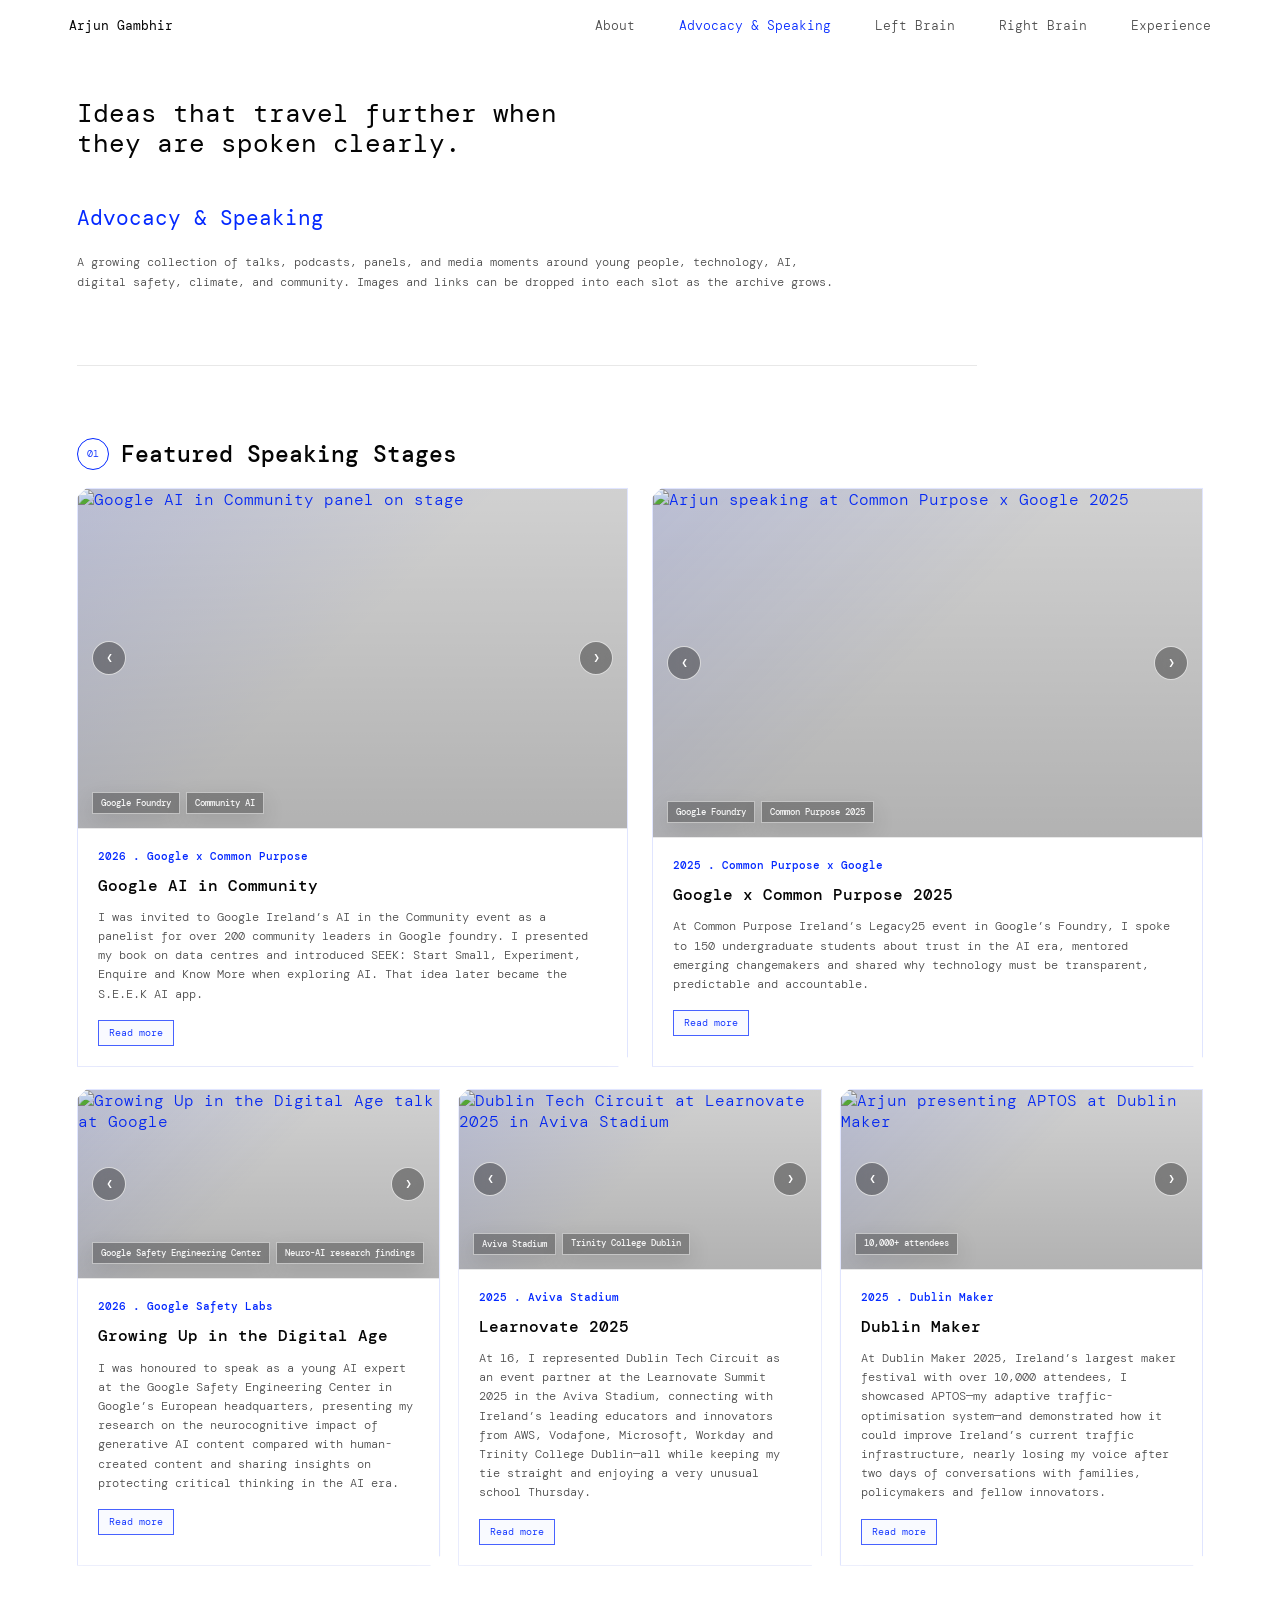
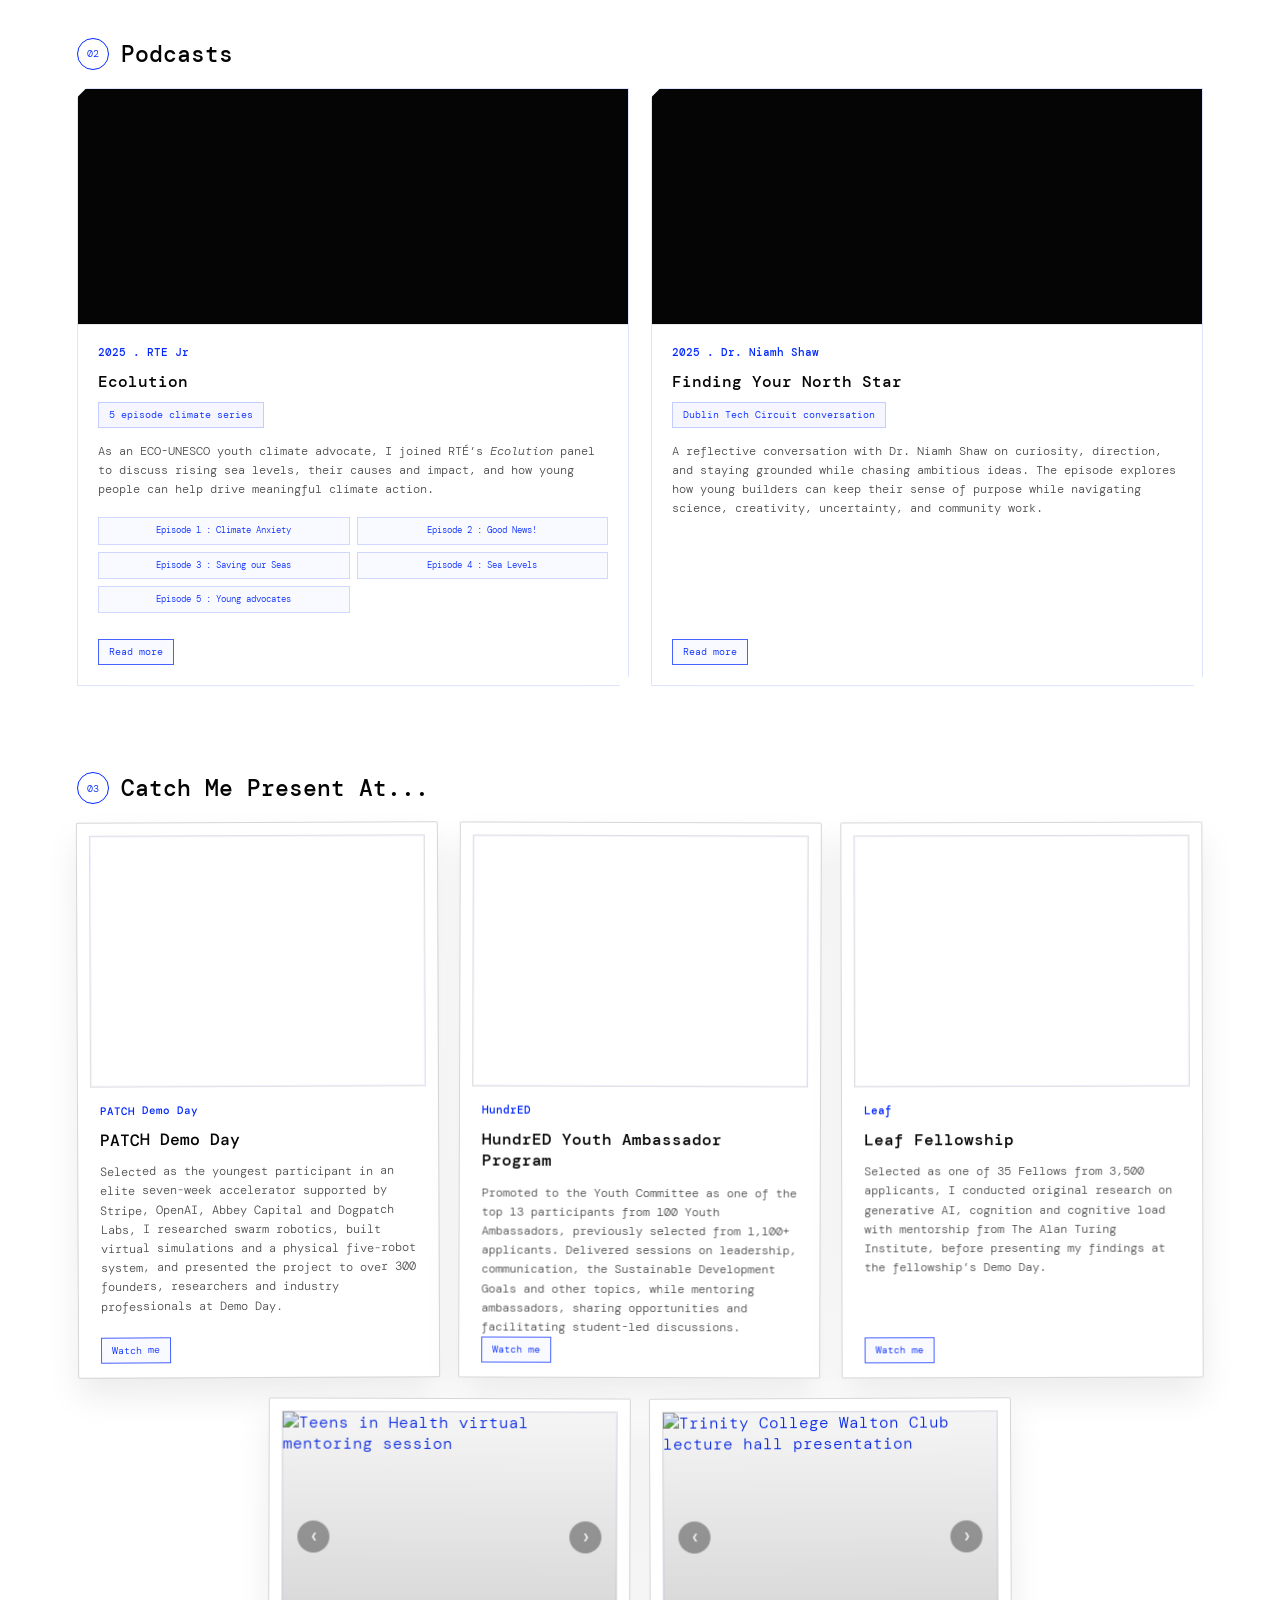
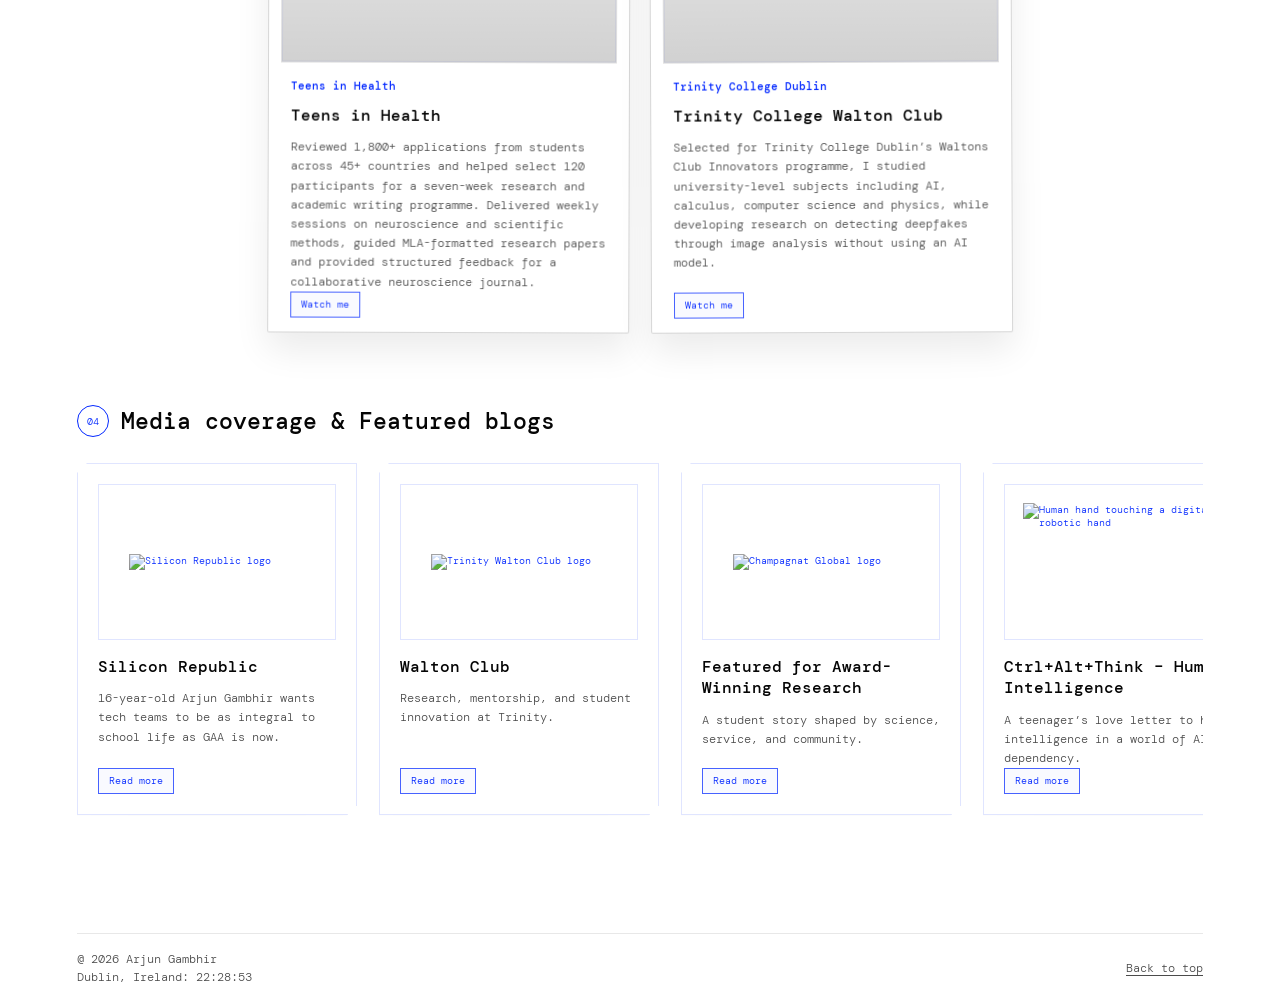
==== advocacy-speaking.html @ 8864b59e "Add files via upload" ====
<!DOCTYPE html>
<html lang="en">
  <head>
    <meta charset="UTF-8" />
    <meta name="viewport" content="width=device-width, initial-scale=1.0" />
    <title>Advocacy & Speaking | Arjun Gambhir</title>
    <link rel="preconnect" href="https://fonts.googleapis.com" />
    <link rel="preconnect" href="https://fonts.gstatic.com" crossorigin />
    <link
      href="https://fonts.googleapis.com/css2?family=DM+Mono:wght@300;400;500&display=swap"
      rel="stylesheet"
    />
    <link rel="stylesheet" href="styles.css?v=final-simple-motion-gallery-1" />
  </head>
  <body class="page-advocacy">
    <main class="page-shell">
      <header class="site-header" aria-label="Primary navigation">
        <a class="brand" href="index.html">Arjun Gambhir</a>
        <nav class="nav-links">
          <a class="nav-about" href="index.html#about">About</a>
          <a class="nav-advocacy" href="advocacy-speaking.html">Advocacy &amp; Speaking</a>
          <a class="nav-left" href="left-brain.html">Left Brain</a>
          <a class="nav-right" href="right-brain.html">Right Brain</a>
          <a class="nav-experience" href="experience.html">Experience</a>
        </nav>
      </header>
      <section class="advocacy-page" aria-labelledby="advocacy-title">
        <div class="advocacy-hero">
          <p class="section-kicker">Ideas that travel further when<br />they are spoken clearly.</p>
          <h1 id="advocacy-title">Advocacy &amp; Speaking</h1>
          <p>
            A growing collection of talks, podcasts, panels, and media moments around
            young people, technology, AI, digital safety, climate, and community.
            Images and links can be dropped into each slot as the archive grows.
          </p>
        </div>

        <section class="advocacy-section featured-speaking" aria-labelledby="featured-speaking-title">
          <div class="advocacy-section-heading">
            <span>01</span>
            <h2 id="featured-speaking-title">Featured Speaking Stages</h2>
          </div>
          <div class="advocacy-feature-grid">
            <div class="advocacy-hero-cards">
              <article class="advocacy-card large">
                <div class="advocacy-image rotating-image" data-gallery>
                  <img src="assets/advocacy/google-ai-community-01.png" alt="Google AI in Community panel on stage" />
                  <img src="assets/advocacy/google-ai-community-02.png" alt="Google AI in Community panel discussion close-up" />
                  <div class="advocacy-ribbons" aria-label="Event highlights">
                    <span>Google Foundry</span>
                    <span>Community AI</span>
                  </div>
                  <button class="gallery-arrow gallery-arrow-prev" type="button" aria-label="Previous Google AI in Community image">‹</button>
                  <button class="gallery-arrow gallery-arrow-next" type="button" aria-label="Next Google AI in Community image">›</button>
                </div>
                <div class="advocacy-copy">
                  <p class="advocacy-meta">2026 . Google x Common Purpose</p>
                  <h3>Google AI in Community</h3>
                  <p>I was invited to Google Ireland’s AI in the Community event as a panelist for over 200 community leaders in Google foundry. I presented my book on data centres and introduced SEEK: Start Small, Experiment, Enquire and Know More when exploring AI. That idea later became the S.E.E.K AI app.</p>
                  <a class="read-more-link" href="https://www.linkedin.com/posts/activity-7329266115887390720-h6sJ?utm_source=social_share_send&amp;utm_medium=member_desktop_web&amp;rcm=ACoAAEHCUJYB4PY9NqqdajFe1BaRHEhKHGYFJ-E" target="_blank" rel="noreferrer">Read more</a>
                </div>
              </article>
              <article class="advocacy-card large">
                <div class="advocacy-image rotating-image" data-gallery>
                  <img src="assets/advocacy/common-purpose-google-01.png" alt="Arjun speaking at Common Purpose x Google 2025" />
                  <img src="assets/advocacy/common-purpose-google-02.png" alt="Common Purpose x Google 2025 audience and panel screen" />
                  <img src="assets/advocacy/common-purpose-google-03.png" alt="Common Purpose x Google 2025 group photo" />
                  <div class="advocacy-ribbons" aria-label="Event highlights">
                    <span>Google Foundry</span>
                    <span>Common Purpose 2025</span>
                  </div>
                  <button class="gallery-arrow gallery-arrow-prev" type="button" aria-label="Previous Common Purpose x Google image">‹</button>
                  <button class="gallery-arrow gallery-arrow-next" type="button" aria-label="Next Common Purpose x Google image">›</button>
                </div>
                <div class="advocacy-copy">
                  <p class="advocacy-meta">2025 . Common Purpose x Google</p>
                  <h3>Google x Common Purpose 2025</h3>
                  <p>At Common Purpose Ireland’s Legacy25 event in Google’s Foundry, I spoke to 150 undergraduate students about trust in the AI era, mentored emerging changemakers and shared why technology must be transparent, predictable and accountable.</p>
                  <a class="read-more-link" href="https://www.linkedin.com/posts/activity-7401311885452681216-Tz5F?utm_source=social_share_send&amp;utm_medium=member_desktop_web&amp;rcm=ACoAAEHCUJYB4PY9NqqdajFe1BaRHEhKHGYFJ-E" target="_blank" rel="noreferrer">Read more</a>
                </div>
              </article>
            </div>
            <div class="advocacy-supporting-grid">
              <article class="advocacy-card">
                <div class="advocacy-image rotating-image" data-gallery>
                  <img src="assets/advocacy/growing-digital-age-01.png" alt="Growing Up in the Digital Age talk at Google" />
                  <img src="assets/advocacy/growing-digital-age-02.png" alt="Growing Up in the Digital Age panel conversation" />
                  <div class="advocacy-ribbons" aria-label="Event highlights">
                    <span>Google Safety Engineering Center</span>
                    <span>Neuro-AI research findings</span>
                  </div>
                  <button class="gallery-arrow gallery-arrow-prev" type="button" aria-label="Previous Growing Up in the Digital Age image">‹</button>
                  <button class="gallery-arrow gallery-arrow-next" type="button" aria-label="Next Growing Up in the Digital Age image">›</button>
                </div>
                <div class="advocacy-copy">
                  <p class="advocacy-meta">2026 . Google Safety Labs</p>
                  <h3>Growing Up in the Digital Age</h3>
                  <p>I was honoured to speak as a young AI expert at the Google Safety Engineering Center in Google’s European headquarters, presenting my research on the neurocognitive impact of generative AI content compared with human-created content and sharing insights on protecting critical thinking in the AI era.</p>
                  <a class="read-more-link" href="https://www.linkedin.com/posts/activity-7303417360525283328-ARWq?utm_source=social_share_send&amp;utm_medium=member_desktop_web&amp;rcm=ACoAAEHCUJYB4PY9NqqdajFe1BaRHEhKHGYFJ-E" target="_blank" rel="noreferrer">Read more</a>
                </div>
              </article>
              <article class="advocacy-card">
                <div class="advocacy-image rotating-image" data-gallery>
                  <img src="assets/advocacy/learnovate-01.png" alt="Dublin Tech Circuit at Learnovate 2025 in Aviva Stadium" />
                  <img src="assets/advocacy/learnovate-02.png" alt="Dublin Tech Circuit booth at Learnovate 2025" />
                  <img src="assets/advocacy/learnovate-03.png" alt="Arjun at Learnovate 2025 Global Learning Summit" />
                  <div class="advocacy-ribbons" aria-label="Event highlights">
                    <span>Aviva Stadium</span>
                    <span>Trinity College Dublin</span>
                  </div>
                  <button class="gallery-arrow gallery-arrow-prev" type="button" aria-label="Previous Learnovate image">‹</button>
                  <button class="gallery-arrow gallery-arrow-next" type="button" aria-label="Next Learnovate image">›</button>
                </div>
                <div class="advocacy-copy">
                  <p class="advocacy-meta">2025 . Aviva Stadium</p>
                  <h3>Learnovate 2025</h3>
                  <p>At 16, I represented Dublin Tech Circuit as an event partner at the Learnovate Summit 2025 in the Aviva Stadium, connecting with Ireland’s leading educators and innovators from AWS, Vodafone, Microsoft, Workday and Trinity College Dublin—all while keeping my tie straight and enjoying a very unusual school Thursday.</p>
                  <a class="read-more-link" href="https://www.linkedin.com/posts/activity-7383995730509733889-2QZK?utm_source=social_share_send&amp;utm_medium=member_desktop_web&amp;rcm=ACoAAEHCUJYB4PY9NqqdajFe1BaRHEhKHGYFJ-E" target="_blank" rel="noreferrer">Read more</a>
                </div>
              </article>
              <article class="advocacy-card">
                <div class="advocacy-image rotating-image" data-gallery>
                  <img src="assets/advocacy/dublin-maker-01.png" alt="Arjun presenting APTOS at Dublin Maker" />
                  <img src="assets/advocacy/dublin-maker-02.png" alt="Arjun speaking with visitors at Dublin Maker" />
                  <img src="assets/advocacy/dublin-maker-03.png" alt="Dublin Maker visitors watching the APTOS demonstration" />
                  <div class="advocacy-ribbons" aria-label="Event highlights">
                    <span>10,000+ attendees</span>
                  </div>
                  <button class="gallery-arrow gallery-arrow-prev" type="button" aria-label="Previous Dublin Maker image">‹</button>
                  <button class="gallery-arrow gallery-arrow-next" type="button" aria-label="Next Dublin Maker image">›</button>
                </div>
                <div class="advocacy-copy">
                  <p class="advocacy-meta">2025 . Dublin Maker</p>
                  <h3>Dublin Maker</h3>
                  <p>At Dublin Maker 2025, Ireland’s largest maker festival with over 10,000 attendees, I showcased APTOS—my adaptive traffic-optimisation system—and demonstrated how it could improve Ireland’s current traffic infrastructure, nearly losing my voice after two days of conversations with families, policymakers and fellow innovators.</p>
                  <a class="read-more-link" href="https://www.linkedin.com/posts/activity-7371627510184255488-hogH?utm_source=social_share_send&amp;utm_medium=member_desktop_web&amp;rcm=ACoAAEHCUJYB4PY9NqqdajFe1BaRHEhKHGYFJ-E" target="_blank" rel="noreferrer">Read more</a>
                </div>
              </article>
            </div>
          </div>
        </section>

        <section class="advocacy-section" aria-labelledby="podcasts-title">
          <div class="advocacy-section-heading">
            <span>02</span>
            <h2 id="podcasts-title">Podcasts</h2>
          </div>
          <div class="podcast-row">
            <article class="podcast-card ecolution-card">
              <div class="podcast-video">
                <iframe src="https://www.youtube.com/embed/1kjRWjCwNBY?list=PLDiumnib21kM_sD9cOHiu_HAIoRkCtcRN" title="Ecolution podcast episode" allow="accelerometer; autoplay; clipboard-write; encrypted-media; gyroscope; picture-in-picture; web-share" allowfullscreen loading="lazy" referrerpolicy="strict-origin-when-cross-origin"></iframe>
              </div>
              <div>
                <p class="advocacy-meta">2025 . RTE Jr</p>
                <h3>Ecolution</h3>
                <p class="podcast-badge">5 episode climate series</p>
                <p>As an ECO-UNESCO youth climate advocate, I joined RTÉ’s <em>Ecolution</em> panel to discuss rising sea levels, their causes and impact, and how young people can help drive meaningful climate action.</p>
                <div class="episode-scale" aria-label="Ecolution episode archive">
                  <a href="https://www.youtube.com/watch?v=1kjRWjCwNBY&amp;list=PLDiumnib21kM_sD9cOHiu_HAIoRkCtcRN&amp;index=1" target="_blank" rel="noreferrer">Episode 1 : Climate Anxiety</a>
                  <a href="https://www.youtube.com/watch?v=8qcXAxUv-oo&amp;list=PLDiumnib21kM_sD9cOHiu_HAIoRkCtcRN&amp;index=3" target="_blank" rel="noreferrer">Episode 2 : Good News!</a>
                  <a href="https://www.youtube.com/watch?v=Rb09ZRvl2pk&amp;list=PLDiumnib21kM_sD9cOHiu_HAIoRkCtcRN&amp;index=4" target="_blank" rel="noreferrer">Episode 3 : Saving our Seas</a>
                  <a href="https://www.youtube.com/watch?v=JX5DjOwL4z0&amp;list=PLDiumnib21kM_sD9cOHiu_HAIoRkCtcRN&amp;index=5" target="_blank" rel="noreferrer">Episode 4 : Sea Levels</a>
                  <a href="https://www.linkedin.com/posts/activity-7271404545157562368-jInL?utm_source=social_share_send&amp;utm_medium=member_desktop_web&amp;rcm=ACoAAEHCUJYB4PY9NqqdajFe1BaRHEhKHGYFJ-E" target="_blank" rel="noreferrer">Episode 5 : Young advocates</a>
                </div>
                <a class="read-more-link" href="https://www.youtube.com/watch?v=1kjRWjCwNBY&amp;list=PLDiumnib21kM_sD9cOHiu_HAIoRkCtcRN" target="_blank" rel="noopener noreferrer">Read more</a>
              </div>
            </article>
            <article class="podcast-card">
              <div class="podcast-video">
                <iframe src="https://www.youtube.com/embed/jJKWmDu4doc" title="Finding Your North Star podcast episode" allow="accelerometer; autoplay; clipboard-write; encrypted-media; gyroscope; picture-in-picture; web-share" allowfullscreen loading="lazy" referrerpolicy="strict-origin-when-cross-origin"></iframe>
              </div>
              <div>
                <p class="advocacy-meta">2025 . Dr. Niamh Shaw</p>
                <h3>Finding Your North Star</h3>
                <p class="podcast-badge">Dublin Tech Circuit conversation</p>
                <p>A reflective conversation with Dr. Niamh Shaw on curiosity, direction, and staying grounded while chasing ambitious ideas. The episode explores how young builders can keep their sense of purpose while navigating science, creativity, uncertainty, and community work.</p>
                <a class="read-more-link" href="https://www.youtube.com/watch?v=jJKWmDu4doc" target="_blank" rel="noopener noreferrer">Read more</a>
              </div>
            </article>
          </div>
        </section>

        <section class="advocacy-section catch-present-section" aria-labelledby="catch-present-title">
          <div class="advocacy-section-heading">
            <span>03</span>
            <h2 id="catch-present-title">Catch Me Present At...</h2>
          </div>
          <div class="present-grid">
            <article class="present-card">
              <figure class="present-frame present-video">
                <iframe src="https://www.youtube.com/embed/urE8nneagQs" title="PATCH Demo Day presentation video" allow="accelerometer; autoplay; clipboard-write; encrypted-media; gyroscope; picture-in-picture; web-share" allowfullscreen loading="lazy" referrerpolicy="strict-origin-when-cross-origin"></iframe>
              </figure>
              <div>
                <p class="advocacy-meta">PATCH Demo Day</p>
                <h3>PATCH Demo Day</h3>
                <p>Selected as the youngest participant in an elite seven-week accelerator supported by Stripe, OpenAI, Abbey Capital and Dogpatch Labs, I researched swarm robotics, built virtual simulations and a physical five-robot system, and presented the project to over 300 founders, researchers and industry professionals at Demo Day.</p>
                <a class="read-more-link" href="https://www.youtube.com/watch?v=urE8nneagQs" target="_blank" rel="noreferrer">Watch me</a>
              </div>
            </article>
            <article class="present-card">
              <figure class="present-frame present-video">
                <iframe src="https://www.youtube.com/embed/E8OZQn2iJZw" title="HundrED Youth Ambassador Program video" allow="accelerometer; autoplay; clipboard-write; encrypted-media; gyroscope; picture-in-picture; web-share" allowfullscreen loading="lazy" referrerpolicy="strict-origin-when-cross-origin"></iframe>
              </figure>
              <div>
                <p class="advocacy-meta">HundrED</p>
                <h3>HundrED Youth Ambassador Program</h3>
                <p>Promoted to the Youth Committee as one of the top 13 participants from 100 Youth Ambassadors, previously selected from 1,100+ applicants. Delivered sessions on leadership, communication, the Sustainable Development Goals and other topics, while mentoring ambassadors, sharing opportunities and facilitating student-led discussions.</p>
                <a class="read-more-link" href="https://www.youtube.com/watch?v=E8OZQn2iJZw" target="_blank" rel="noreferrer">Watch me</a>
              </div>
            </article>
            <article class="present-card">
              <figure class="present-frame present-video">
                <iframe src="https://www.youtube.com/embed/5i6PUP9hX64" title="Leaf Fellowship presentation video" allow="accelerometer; autoplay; clipboard-write; encrypted-media; gyroscope; picture-in-picture; web-share" allowfullscreen loading="lazy" referrerpolicy="strict-origin-when-cross-origin"></iframe>
              </figure>
              <div>
                <p class="advocacy-meta">Leaf</p>
                <h3>Leaf Fellowship</h3>
                <p>Selected as one of 35 Fellows from 3,500 applicants, I conducted original research on generative AI, cognition and cognitive load with mentorship from The Alan Turing Institute, before presenting my findings at the fellowship’s Demo Day.</p>
                <a class="read-more-link" href="https://www.youtube.com/watch?v=5i6PUP9hX64" target="_blank" rel="noreferrer">Watch me</a>
              </div>
            </article>
            <article class="present-card">
              <figure class="present-frame rotating-image" data-gallery>
                <img src="assets/advocacy/teens-in-health-session.png" alt="Teens in Health virtual mentoring session" />
                <img src="assets/advocacy/teens-in-health-session-02.png" alt="Teens in Health online neuroscience class" />
                <button class="gallery-arrow gallery-arrow-prev" type="button" aria-label="Previous Teens in Health image">‹</button>
                <button class="gallery-arrow gallery-arrow-next" type="button" aria-label="Next Teens in Health image">›</button>
              </figure>
              <div>
                <p class="advocacy-meta">Teens in Health</p>
                <h3>Teens in Health</h3>
                <p>Reviewed 1,800+ applications from students across 45+ countries and helped select 120 participants for a seven-week research and academic writing programme. Delivered weekly sessions on neuroscience and scientific methods, guided MLA-formatted research papers and provided structured feedback for a collaborative neuroscience journal.</p>
                <a class="read-more-link" href="https://drive.google.com/file/d/17dRHsEVWIvZsPG5TFfNhPoPwuQzrspLY/view?usp=sharing" target="_blank" rel="noreferrer">Watch me</a>
              </div>
            </article>
            <article class="present-card">
              <figure class="present-frame rotating-image" data-gallery>
                <img src="assets/advocacy/trinity-walton-speaking.png" alt="Trinity College Walton Club lecture hall presentation" />
                <img src="assets/advocacy/trinity-walton-speaking-02.png" alt="Trinity Walton Club presentation at the front of a lecture hall" />
                <button class="gallery-arrow gallery-arrow-prev" type="button" aria-label="Previous Trinity Walton Club image">‹</button>
                <button class="gallery-arrow gallery-arrow-next" type="button" aria-label="Next Trinity Walton Club image">›</button>
              </figure>
              <div>
                <p class="advocacy-meta">Trinity College Dublin</p>
                <h3>Trinity College Walton Club</h3>
                <p>Selected for Trinity College Dublin’s Waltons Club Innovators programme, I studied university-level subjects including AI, calculus, computer science and physics, while developing research on detecting deepfakes through image analysis without using an AI model.</p>
                <a class="read-more-link" href="https://drive.google.com/file/d/155OWSBzUTpEAuuzy4HKxYifXi1cyyVUH/view?usp=sharing" target="_blank" rel="noreferrer">Watch me</a>
              </div>
            </article>
          </div>
        </section>

        <section class="advocacy-section" aria-labelledby="media-title">
          <div class="advocacy-section-heading">
            <span>04</span>
            <h2 id="media-title">Media coverage &amp; Featured blogs</h2>
          </div>
          <div class="media-coverage-strip" aria-label="Media coverage image gallery">
            <article class="media-logo-card">
              <span><img src="assets/advocacy/logo-silicon-republic.png" alt="Silicon Republic logo" /></span>
              <h3>Silicon Republic</h3>
              <p>16-year-old Arjun Gambhir wants tech teams to be as integral to school life as GAA is now.</p>
              <a class="read-more-link" href="https://www.siliconrepublic.com/" target="_blank" rel="noreferrer">Read more</a>
            </article>
            <article class="media-logo-card">
              <span><img src="assets/neurocognitive/logo-trinity-walton-club.png" alt="Trinity Walton Club logo" /></span>
              <h3>Walton Club</h3>
              <p>Research, mentorship, and student innovation at Trinity.</p>
              <a class="read-more-link" href="https://www.instagram.com/p/DT5IAlXDZWS/" target="_blank" rel="noreferrer">Read more</a>
            </article>
            <article class="media-logo-card">
              <span><img src="assets/advocacy/logo-champagnat-global.png" alt="Champagnat Global logo" /></span>
              <h3>Featured for Award-Winning Research</h3>
              <p>A student story shaped by science, service, and community.</p>
              <a class="read-more-link" href="https://champagnat.global/en/a-student-from-marian-college-ireland-wins-btyste25-with-his-ai-project/" target="_blank" rel="noreferrer">Read more</a>
            </article>
            <article>
              <span><img src="assets/advocacy/human-intelligence-feature.png" alt="Human hand touching a digital robotic hand" /></span>
              <h3>Ctrl+Alt+Think – Human Intelligence</h3>
              <p>A teenager’s love letter to human intelligence in a world of AI dependency.</p>
              <a class="read-more-link" href="https://humanintelligencemovement.org/teaching-learning-strategies/ctrlaltthink-a-teenagers-love-letter-to-human-intelligence/" target="_blank" rel="noreferrer">Read more</a>
            </article>
          </div>
        </section>
      </section>
      <footer class="site-footer">
        <div>
          <p>@ 2026 Arjun Gambhir</p>
          <p id="dublin-time" class="footer-time" data-dublin-time>Location: Dublin, Ireland</p>
        </div>
        <a href="#">Back to top</a>
      </footer>
    </main>
    <script src="footer-time.js"></script>
    <script>
      document.querySelectorAll("[data-gallery]").forEach((gallery, galleryIndex) => {
        const images = [...gallery.querySelectorAll("img")];
        const previous = gallery.querySelector(".gallery-arrow-prev");
        const next = gallery.querySelector(".gallery-arrow-next");
        let activeIndex = 0;
        let timer;
        const interval = 7600;
        const offset = galleryIndex * 1250;

        function showImage(index) {
          activeIndex = (index + images.length) % images.length;
          images.forEach((image, imageIndex) => {
            image.classList.toggle("is-active", imageIndex === activeIndex);
          });
        }

        function restartTimer() {
          clearInterval(timer);
          timer = setInterval(() => showImage(activeIndex + 1), interval);
        }

        previous.addEventListener("click", () => {
          showImage(activeIndex - 1);
          restartTimer();
        });

        next.addEventListener("click", () => {
          showImage(activeIndex + 1);
          restartTimer();
        });

        showImage(0);
        setTimeout(restartTimer, offset);
      });
    </script>
    <script src="site-header.js"></script>

  </body>
</html>
---- styles.css ----
:root {
  --ink: #050505;
  --muted: #4b4b4b;
  --blue: #0429ff;
  --paper: #ffffff;
  --line: #e8e8e8;
}

.experience-page.is-focused .experience-menu {
  align-content: center;
  gap: 18px;
}

.experience-page.is-focused .experience-tab.is-active {
  text-decoration: underline;
  text-decoration-thickness: 1px;
  text-underline-offset: 0.1em;
}

.experience-note {
  display: none;
  max-width: 540px;
  color: var(--ink);
  font-size: clamp(10px, 0.96vw, 13px);
  line-height: 1.55;
}

.experience-note p {
  margin: 0;
  color: var(--ink);
}

.experience-note a {
  color: var(--blue);
  text-decoration: none;
}

.experience-note a:hover,
.experience-note a:focus-visible {
  text-decoration: underline;
  text-decoration-thickness: 1px;
  text-underline-offset: 0.18em;
}

.experience-note-title {
  margin: 0 0 18px !important;
  font-weight: 500;
  text-align: center;
}

.experience-note-spacer {
  margin-top: 22px !important;
}

.experience-page.is-focused[data-active-panel="work"] .experience-note-work,
.experience-page.is-focused[data-active-panel="achievements"] .experience-note-achievements,
.experience-page.is-focused[data-active-panel="education"] .experience-note-education,
.experience-page.is-focused .experience-scroll-cue {
  display: block;
}

.experience-panel > .experience-highlight-card,
.experience-panel > .achievement-brief {
  display: none;
}

.org-mark-kinia {
  padding: 0;
  background: #050505;
}

.org-mark-kinia img {
  width: 100%;
  height: 100%;
  object-fit: cover;
}

.org-mark-teens {
  padding: 2px;
}

.org-mark-teens img {
  width: 170%;
  height: 170%;
  max-width: none;
  max-height: none;
  object-fit: contain;
}

/* Glitch fix: keep the floating header mathematically centered. */
.site-header,
.page-right-brain .site-header {
  position: fixed !important;
  top: 8px;
  right: max(14px, calc((100vw - 1140px) / 2)) !important;
  left: max(14px, calc((100vw - 1140px) / 2)) !important;
  width: auto !important;
  margin-right: 0 !important;
  margin-left: 0 !important;
  transform: none !important;
}

body.has-scrolled .site-header {
  top: 8px;
  transform: none !important;
}

/* Glitch fix: restore and center the Teens in Health mark inside its frame. */
.org-mark-teens {
  display: grid;
  place-items: center;
  overflow: hidden;
  padding: 4px;
}

.org-mark-teens img {
  display: block;
  width: 128%;
  height: 128%;
  max-width: none;
  max-height: none;
  margin: auto;
  object-fit: contain;
  object-position: center;
}

.experience-entry h2 {
  color: var(--ink);
}

.experience-entry .experience-role,
.education-card .experience-role,
.experience-date {
  color: var(--muted);
}

.experience-bullets li::before,
.achievement-highlight-list li::before,
.achievement-list li::before {
  background: rgba(5, 5, 5, 0.42);
}

.site-header {
  position: sticky;
  top: 0;
  z-index: 100;
  box-sizing: border-box;
  transition:
    width 220ms ease,
    margin 220ms ease,
    padding 220ms ease,
    border-color 220ms ease,
    border-radius 220ms ease,
    background-color 220ms ease,
    box-shadow 220ms ease,
    backdrop-filter 220ms ease;
}

body.has-scrolled .site-header {
  width: min(calc(100% - 28px), 1140px);
  margin: 8px auto 0;
  padding: 9px 18px;
  border: 1px solid rgba(5, 5, 5, 0.1);
  border-radius: 999px;
  background: rgba(255, 255, 255, 0.88);
  box-shadow: 0 12px 34px rgba(5, 5, 5, 0.09);
  backdrop-filter: blur(18px);
}

body.has-scrolled .nav-links {
  gap: clamp(14px, 2.4vw, 32px);
}

.page-right-brain.has-scrolled .site-header,
body.has-scrolled.page-right-brain .site-header {
  background: rgba(255, 255, 255, 0.84);
}

.right-brain-page .section-intro {
  margin-left: 0;
}

.org-mark-teens img {
  width: 320%;
  height: 320%;
}

.page-gallery .gallery-page {
  width: min(100%, 1194px);
  margin: 0 auto;
  padding: clamp(54px, 7vh, 82px) 34px 96px;
}

.page-gallery .gallery-hero {
  max-width: 760px;
  margin-bottom: clamp(54px, 7vh, 78px);
  padding-left: 0;
  border-left: 0;
}

.page-gallery .gallery-hero .section-kicker {
  margin: 0 0 clamp(32px, 5vh, 52px);
  color: var(--ink);
  font-size: clamp(18px, 2.15vw, 26px);
  font-weight: 400;
  line-height: 1.18;
}

.page-gallery .gallery-hero h1 {
  max-width: 760px;
  margin: 0 0 20px;
  color: var(--blue);
  font-size: clamp(15px, 1.65vw, 21px);
  font-weight: 400;
  line-height: 1.38;
}

.page-gallery .gallery-hero p:not(.section-kicker) {
  max-width: 760px;
  margin: 0;
  color: var(--muted);
  font-size: clamp(10px, 0.96vw, 12px);
  line-height: 1.65;
}

.gallery-year {
  margin-top: clamp(46px, 7vh, 74px);
}

.gallery-year h2 {
  margin: 0 0 28px;
  padding-bottom: 14px;
  border-bottom: 1px solid var(--line);
  color: var(--ink);
  font-size: clamp(20px, 2.7vw, 34px);
  font-weight: 400;
  line-height: 1.08;
}

.gallery-set {
  margin-top: 30px;
}

.gallery-set + .gallery-set {
  margin-top: 48px;
}

.gallery-set h3 {
  max-width: 980px;
  margin: 0 0 18px;
  color: var(--ink);
  font-size: clamp(13px, 1.35vw, 18px);
  font-style: italic;
  font-weight: 400;
  line-height: 1.35;
}

.gallery-placeholder-grid {
  display: grid;
  grid-template-columns: repeat(6, minmax(0, 1fr));
  gap: 14px;
}

.gallery-placeholder {
  display: grid;
  place-items: center;
  min-height: clamp(118px, 12vw, 176px);
  padding: 12px;
  border-radius: 6px;
  background: #050505;
  color: rgba(255, 255, 255, 0.72);
  text-align: center;
}

.gallery-placeholder span {
  font-size: 10px;
  line-height: 1.35;
}

.experience-page.is-focused[data-active-panel="achievements"] .experience-note-achievements {
  display: grid;
  gap: 9px;
}

.org-mark-teens {
  padding: 0;
}

.org-mark-teens img {
  width: 245%;
  height: 245%;
  max-width: none;
  max-height: none;
  object-fit: contain;
}

.page-gallery .gallery-page {
  width: min(100%, 1194px);
  margin: 0 auto;
  padding: clamp(54px, 7vh, 82px) 34px 96px;
}

.page-gallery .gallery-hero {
  max-width: 760px;
  margin-bottom: clamp(58px, 8vh, 86px);
  padding-left: 0;
  border-left: 0;
}

.page-gallery .gallery-hero h1 {
  margin: 0 0 12px;
  color: var(--ink);
  font-size: clamp(28px, 3.3vw, 42px);
  font-weight: 400;
  line-height: 1.12;
  letter-spacing: 0;
}

.page-gallery .gallery-hero .section-kicker {
  margin: 0 0 16px;
  color: var(--blue);
  font-size: clamp(10px, 0.96vw, 12px);
  line-height: 1.4;
}

.page-gallery .gallery-hero p:not(.section-kicker) {
  max-width: 680px;
  margin: 0;
  color: var(--muted);
  font-size: clamp(10px, 0.96vw, 12px);
  line-height: 1.65;
}

.gallery-year {
  margin-top: clamp(54px, 8vh, 86px);
}

.gallery-year h2 {
  margin: 0 0 34px;
  padding-bottom: 18px;
  border-bottom: 1px solid var(--line);
  color: var(--ink);
  font-size: clamp(26px, 4vw, 52px);
  font-weight: 500;
  line-height: 1;
}

.gallery-set {
  margin-top: 34px;
}

.gallery-set + .gallery-set {
  margin-top: 54px;
}

.gallery-set h3 {
  margin: 0 0 22px;
  color: var(--ink);
  font-size: clamp(15px, 1.7vw, 22px);
  font-style: italic;
  font-weight: 400;
  line-height: 1.25;
}

.gallery-placeholder-grid {
  display: grid;
  grid-template-columns: repeat(6, minmax(0, 1fr));
  gap: 12px;
}

.gallery-placeholder {
  position: relative;
  display: grid;
  place-items: center;
  min-height: 188px;
  aspect-ratio: 1 / 1;
  border-radius: 4px;
  background: #050505;
  color: rgba(255, 255, 255, 0.72);
  overflow: hidden;
}

.gallery-placeholder span {
  max-width: 72%;
  font-size: clamp(9px, 0.82vw, 11px);
  line-height: 1.35;
  text-align: center;
}

.org-mark-teens img {
  width: 310%;
  height: 310%;
  max-width: none;
  max-height: none;
  object-fit: contain;
}

@media (max-width: 980px) {
  .gallery-placeholder-grid {
    grid-template-columns: repeat(3, minmax(0, 1fr));
  }
}

@media (max-width: 640px) {
  .page-gallery .gallery-page {
    padding-right: 14px;
    padding-left: 14px;
  }

  .gallery-placeholder-grid {
    grid-template-columns: repeat(2, minmax(0, 1fr));
  }
}

.experience-note-achievements {
  display: none;
  gap: 9px;
}

.experience-page.is-focused[data-active-panel="achievements"] .experience-note-achievements {
  display: grid;
}

.experience-note-achievements strong {
  font-weight: 500;
}

.org-mark-teens {
  padding: 0;
}

.org-mark-teens img {
  width: 245%;
  height: 245%;
  max-width: none;
  max-height: none;
  object-fit: contain;
}

* {
  box-sizing: border-box;
}

html {
  min-height: 100%;
  scroll-behavior: smooth;
  background: var(--paper);
}

body {
  min-height: 100%;
  margin: 0;
  color: var(--ink);
  background: var(--paper);
  font-family: "DM Mono", ui-monospace, SFMono-Regular, Menlo, Monaco, Consolas, monospace;
  font-weight: 300;
}

body.page-experience {
  height: 100vh;
  overflow: hidden;
}

a {
  color: inherit;
  text-decoration: none;
}

.page-shell {
  width: 100%;
  min-height: 100vh;
}

.page-experience .page-shell {
  height: 100vh;
}

.site-header {
  display: flex;
  align-items: center;
  justify-content: space-between;
  gap: 40px;
  width: min(100%, 1194px);
  margin: 0 auto;
  padding: 18px 26px 0;
  font-size: clamp(11px, 1vw, 13px);
  line-height: 1.3;
  letter-spacing: 0;
}

.brand {
  flex: 0 0 auto;
  font-weight: 400;
  white-space: nowrap;
}

.nav-links {
  display: flex;
  align-items: center;
  justify-content: flex-end;
  gap: clamp(20px, 3.6vw, 44px);
  color: var(--muted);
}

.nav-links a {
  white-space: nowrap;
}

.page-left-brain .nav-left,
.project-detail-page:not(.page-right-brain) .nav-left,
.page-right-brain .nav-right,
.page-advocacy .nav-advocacy,
.page-experience .nav-experience,
.page-gallery .nav-gallery,
body:has(#about:target) .nav-about,
body:has(#contact:target) .nav-contact,
body:has(#right-brain:target) .nav-right,
body:has(#experience:target) .nav-experience,
body:has(#gallery:target) .nav-gallery {
  color: var(--blue);
}

.page-right-brain {
  position: relative;
  overflow-x: clip;
  background: var(--paper);
  --right-bg-offset: 0px;
}

.page-right-brain::before {
  position: fixed;
  inset: 0;
  z-index: 0;
  pointer-events: none;
  content: "";
  background-image: url("assets/right-brain-background-floral.png");
  background-position: center var(--right-bg-offset);
  background-size: max(100vw, 980px) auto;
  background-repeat: no-repeat;
  opacity: 1;
  -webkit-mask-image: linear-gradient(
    to bottom,
    #000 0%,
    #000 10%,
    rgba(0, 0, 0, 0.3) 44%,
    rgba(0, 0, 0, 0.3) 68%,
    #000 100%
  );
  mask-image: linear-gradient(
    to bottom,
    #000 0%,
    #000 10%,
    rgba(0, 0, 0, 0.3) 44%,
    rgba(0, 0, 0, 0.3) 68%,
    #000 100%
  );
}

.page-right-brain::after {
  position: absolute;
  inset: 0;
  z-index: 0;
  pointer-events: none;
  content: "";
  background: linear-gradient(
    to bottom,
    rgba(255, 255, 255, 0) 0%,
    rgba(255, 255, 255, 0.7) 45%,
    rgba(255, 255, 255, 0.7) 68%,
    rgba(255, 255, 255, 0) 100%
  );
}

.page-right-brain .page-shell {
  position: relative;
  z-index: 2;
}

.page-right-brain .site-header {
  position: relative;
  z-index: 3;
  margin-top: 8px;
  padding: 13px 22px 12px;
  border: 1px solid rgba(4, 41, 255, 0.16);
  border-radius: 999px;
  background: rgba(255, 255, 255, 0.84);
  backdrop-filter: blur(12px);
}

.page-right-brain .nav-links a,
.page-right-brain .brand {
  transition: color 180ms ease, transform 180ms ease;
}

.page-right-brain .nav-links a:hover,
.page-right-brain .nav-links a:focus-visible {
  color: var(--blue);
  transform: translateY(-1px);
}

.page-right-brain .site-footer {
  border-top-color: rgba(255, 255, 255, 0.75);
  color: var(--paper);
  text-shadow: 0 1px 12px rgba(0, 0, 0, 0.34);
}

.page-right-brain .site-footer a {
  color: var(--paper);
}

.hero {
  position: relative;
  display: grid;
  grid-template-columns: minmax(0, 1fr);
  align-items: start;
  width: min(100%, 1480px);
  min-height: calc(100vh - 18px);
  margin: 0 auto;
  padding: clamp(54px, 7.5vh, 82px) 34px clamp(42px, 5.2vh, 62px);
}

.hero > * {
  min-width: 0;
}

.hero::after {
  position: absolute;
  right: 50%;
  bottom: 0;
  width: 100vw;
  height: 1px;
  content: "";
  background: #dedede;
  transform: translateX(50%);
}

.intro-copy {
  position: relative;
  z-index: 2;
  max-width: 100%;
  text-align: center;
}

.intro-copy h1 {
  margin: 0;
  font-size: clamp(18px, 2.15vw, 26px);
  font-weight: 400;
  line-height: 1.2;
  letter-spacing: 0;
}

.intro-copy p {
  margin: 11px 0 0;
  color: var(--muted);
  font-size: clamp(11px, 1.08vw, 13px);
  line-height: 1.5;
}

.collage-wrap {
  display: flex;
  justify-content: center;
  width: 100%;
  margin: clamp(10px, 2.1vh, 24px) auto 0;
}

.collage-wrap img {
  display: block;
  width: min(98vw, 1320px);
  max-width: none;
  height: auto;
  transform: translateX(2px);
}

.achievement-strip {
  width: min(100%, 1128px);
  margin: clamp(8px, 1.8vh, 20px) auto 0;
  color: var(--muted);
  font-size: clamp(11px, 1.12vw, 14px);
  line-height: 1.55;
  text-align: center;
  overflow-wrap: break-word;
}

.about-section {
  display: grid;
  grid-template-columns: minmax(0, 0.9fr) minmax(460px, 1fr);
  gap: clamp(36px, 5vw, 64px);
  align-items: center;
  width: min(100%, 1194px);
  margin: 0 auto;
  padding: clamp(62px, 7vh, 84px) 34px 78px;
}

.about-copy {
  max-width: 560px;
}

.section-kicker {
  margin: 0 0 20px;
  color: var(--blue);
  font-size: clamp(22px, 3.2vw, 38px);
  font-weight: 300;
  line-height: 1;
}

.about-section .section-kicker {
  color: var(--muted);
  font-size: clamp(11px, 1.12vw, 14px);
  line-height: 1.55;
}

.about-copy h2 {
  max-width: 540px;
  margin: 0 0 24px;
  font-size: clamp(18px, 2.15vw, 26px);
  font-weight: 400;
  line-height: 1.2;
}

.about-copy p {
  max-width: 520px;
  margin: 0 0 18px;
  color: var(--ink);
  font-size: clamp(12px, 1.34vw, 16px);
  line-height: 1.72;
}

.about-copy strong {
  font-weight: 500;
}

.about-copy .about-gap {
  margin-top: 34px;
}

.murmuration-note {
  position: relative;
  max-width: 420px;
  margin: 26px 0 0;
  padding: 0 0 0 18px;
  border: 0;
  color: var(--ink);
}

.murmuration-note::before {
  content: "";
  position: absolute;
  top: 3px;
  bottom: 4px;
  left: 0;
  width: 1px;
  background: var(--blue);
}

.murmuration-title {
  display: flex;
  flex-wrap: wrap;
  gap: 7px 10px;
  align-items: baseline;
  margin: 0 0 10px;
}

.murmuration-title h3 {
  margin: 0;
  color: var(--blue);
  font-size: clamp(12px, 1.16vw, 14px);
  font-weight: 400;
  line-height: 1.25;
}

.murmuration-title p,
.about-copy .murmuration-title p {
  margin: 0;
  color: var(--muted);
  font-size: clamp(10px, 0.96vw, 12px);
  line-height: 1.35;
}

.murmuration-note p,
.about-copy .murmuration-note p {
  max-width: 360px;
  margin: 0 0 10px;
  font-size: clamp(10px, 0.96vw, 12px);
  line-height: 1.6;
}

.murmuration-note .murmuration-caption,
.about-copy .murmuration-note .murmuration-caption {
  margin-bottom: 0;
  color: var(--muted);
  font-size: clamp(9px, 0.88vw, 11px);
  line-height: 1.55;
}

.murmuration-caption strong {
  font-weight: 600;
}

.about-copy .location-line {
  margin-top: 20px;
  font-size: clamp(12px, 1.34vw, 16px);
  line-height: 1.72;
}

.location-line span {
  color: var(--blue);
}

.polaroid-cluster {
  position: relative;
  width: 100%;
  min-height: 405px;
}

.about-photo {
  position: absolute;
  margin: 0;
}

.about-photo img {
  display: block;
  width: 100%;
  height: auto;
  margin: 0 auto;
}

.about-photo::before {
  display: none;
}

.about-photo-current {
  top: 6px;
  left: 0;
  z-index: 1;
  width: min(36vw, 260px);
  transform: rotate(-0.6deg);
}

.about-photo-early {
  right: -54px;
  bottom: -8px;
  z-index: 2;
  width: min(49vw, 352px);
  transform: rotate(4.4deg);
}

.about-photo-early::before {
  display: none;
}

.about-photo-early::after {
  display: none;
}

.memory-arrow {
  position: absolute;
  top: 66px;
  left: 42%;
  z-index: 3;
  width: min(36vw, 255px);
  height: auto;
  overflow: visible;
  fill: none;
  stroke: var(--blue);
  stroke-width: 6;
  stroke-linecap: round;
  stroke-linejoin: round;
}

.memory-arrow path:first-child {
  stroke-dasharray: 26 28;
}

.left-brain-section {
  width: min(100%, 1194px);
  margin: 0 auto;
  padding: 46px 34px 86px;
  background: var(--paper);
}

.left-brain-section.standalone-page {
  min-height: calc(100vh - 64px);
  padding-top: clamp(34px, 5.5vh, 62px);
}

.section-intro {
  max-width: 820px;
  margin: 0 auto 34px;
  text-align: center;
}

.section-intro h1,
.section-intro h2 {
  margin: 0 0 8px;
  font-size: clamp(18px, 2.15vw, 26px);
  font-weight: 400;
  line-height: 1.2;
}

.section-intro p {
  max-width: 720px;
  margin: 0 auto;
  color: var(--muted);
  font-size: clamp(10px, 0.96vw, 12px);
  line-height: 1.45;
}

.project-filter {
  display: flex;
  flex-wrap: wrap;
  justify-content: center;
  gap: 8px;
  max-width: 760px;
  margin: 20px auto 0;
}

.project-filter button {
  min-height: 29px;
  padding: 6px 12px;
  border: 1px solid var(--line);
  border-radius: 999px;
  color: var(--muted);
  background: var(--paper);
  font: inherit;
  font-size: clamp(10px, 0.92vw, 12px);
  line-height: 1;
  cursor: pointer;
  transition: border-color 180ms ease, color 180ms ease, background-color 180ms ease;
}

.project-filter button:hover {
  border-color: var(--blue);
  color: var(--blue);
}

.project-filter button[aria-pressed="true"] {
  border-color: var(--blue);
  color: var(--paper);
  background: var(--blue);
}

.project-grid {
  display: grid;
  grid-template-columns: repeat(3, minmax(0, 1fr));
  gap: 24px 24px;
}

.project-card {
  position: relative;
  display: flex;
  flex-direction: column;
  overflow: hidden;
  padding: 12px 12px 14px;
  border: 1px solid rgba(5, 5, 5, 0.16);
  border-radius: 2px;
  background: var(--paper);
  box-shadow: 0 18px 34px rgba(5, 5, 5, 0.08);
  transform: rotate(-0.35deg);
  transition: border-color 180ms ease, box-shadow 180ms ease, transform 180ms ease;
}

.project-card:nth-child(2n) {
  transform: rotate(0.28deg);
}

.project-card:nth-child(3n) {
  transform: rotate(-0.18deg);
}

.project-card:hover,
.project-card:focus-within {
  border-color: rgba(4, 41, 255, 0.34);
  box-shadow: 0 24px 48px rgba(5, 5, 5, 0.12);
  transform: translateY(-2px) rotate(0deg);
}

.project-card.is-hidden {
  display: none;
}

.project-card.is-last-visible {
  grid-column: 2;
  width: 100%;
  justify-self: center;
}

.project-image {
  position: relative;
  overflow: hidden;
  aspect-ratio: 4 / 3;
  min-height: 0;
  border: 1px solid rgba(5, 5, 5, 0.12);
  background:
    linear-gradient(135deg, transparent 0 49.6%, rgba(0, 0, 0, 0.08) 50%, transparent 50.4%),
    linear-gradient(45deg, transparent 0 49.6%, rgba(0, 0, 0, 0.08) 50%, transparent 50.4%),
    #fbfbfb;
}

.project-image img {
  display: block;
  width: 100%;
  height: 100%;
  object-fit: cover;
}

.traffic-card .project-image img {
  object-position: center bottom;
}

.project-card[data-tags~="neuroscience"] .project-image img {
  object-position: center 44%;
}

.pocket-card .project-image img {
  object-fit: cover;
  object-position: center;
}

.learn-card .project-image img {
  object-fit: cover;
  object-position: center;
}

.project-body {
  display: flex;
  flex: 1;
  flex-direction: column;
  padding: 16px 10px 0;
}

.project-icons {
  display: flex;
  flex-wrap: wrap;
  gap: 5px;
  align-content: flex-start;
  min-height: 39px;
  margin-bottom: 8px;
}

.project-icons span {
  display: inline-flex;
  align-items: center;
  min-height: 17px;
  padding: 2px 7px;
  border: 1px solid var(--line);
  border-radius: 999px;
  color: var(--muted);
  background: transparent;
  font-weight: 400;
  font-size: clamp(7px, 0.62vw, 9px);
  line-height: 1;
  transition: background-color 180ms ease, color 180ms ease, border-color 180ms ease;
}

.project-icons span:hover {
  border-color: var(--blue);
  color: var(--blue);
}

.project-body h2 {
  margin: 0 0 10px;
  font-size: clamp(11px, 0.94vw, 13px);
  font-weight: 500;
  line-height: 1.22;
}

.project-body p {
  flex: 1;
  min-height: 42px;
  margin: 0 0 16px;
  font-size: clamp(8px, 0.7vw, 10px);
  line-height: 1.45;
}

.project-link {
  display: inline-flex;
  align-items: center;
  min-height: 24px;
  margin-top: auto;
  padding: 7px 10px;
  width: max-content;
  border: 1px solid rgba(4, 41, 255, 0.72);
  background: rgba(4, 41, 255, 0.025);
  color: var(--blue);
  font-size: 10px;
  font-weight: 400;
  line-height: 1;
  text-decoration: none;
  transition: background-color 180ms ease, color 180ms ease, border-color 180ms ease;
}

.project-link:hover,
.project-link:focus-visible {
  background: var(--blue);
  border-color: var(--blue);
  color: var(--paper);
}

.right-brain-page {
  counter-reset: creative-section;
  width: min(100%, 1194px);
  margin: 0 auto;
  padding: clamp(34px, 5.5vh, 62px) 34px 94px;
}

.right-brain-page .section-intro {
  display: grid;
  grid-template-columns: minmax(0, 1fr);
  gap: 18px;
  align-items: start;
  max-width: 1060px;
  margin-bottom: 70px;
  padding: 28px 30px;
  border-left: 2px solid var(--blue);
  background: rgba(255, 255, 255, 0.88);
  border-radius: 0 8px 8px 0;
  text-align: left;
}

.right-brain-page .section-intro h1 {
  max-width: 760px;
  margin-bottom: 0;
  font-size: clamp(18px, 2.15vw, 26px);
  line-height: 1.2;
}

.right-brain-page .section-intro p {
  grid-column: 1;
  margin: 14px 0 0;
}

.right-brain-jump {
  display: flex;
  flex-wrap: wrap;
  grid-column: 1;
  justify-content: flex-start;
  gap: 10px;
  width: fit-content;
  max-width: 100%;
  margin: 2px 0 0;
  padding: 8px;
  border: 1px solid rgba(5, 5, 5, 0.06);
  border-radius: 999px;
  background: rgba(255, 255, 255, 0.62);
}

.right-brain-jump button {
  min-height: 29px;
  padding: 6px 12px;
  border: 1px solid var(--line);
  border-radius: 999px;
  color: var(--muted);
  background: var(--paper);
  font: inherit;
  font-size: clamp(10px, 0.92vw, 12px);
  line-height: 1;
  cursor: pointer;
}

.right-brain-jump button:hover,
.right-brain-jump button:focus-visible {
  border-color: var(--blue);
  color: var(--blue);
}

.right-brain-jump button[aria-pressed="true"] {
  border-color: var(--blue);
  color: var(--paper);
  background: var(--blue);
}

.creative-section {
  position: relative;
  counter-increment: creative-section;
  margin-top: 76px;
  padding: 28px 0 0 64px;
  border-left: 1px solid var(--blue);
}

.creative-section.is-hidden {
  display: none;
}

.creative-section::before {
  position: absolute;
  top: 29px;
  left: -19px;
  z-index: 4;
  display: grid;
  place-items: center;
  width: 34px;
  height: 34px;
  content: counter(creative-section, decimal-leading-zero);
  border: 1px solid var(--blue);
  border-radius: 999px;
  color: var(--blue);
  background: var(--paper);
  font-size: 10px;
}

.creative-section h2 {
  width: max-content;
  max-width: 100%;
  margin: 0 0 14px;
  padding: 4px 8px 6px;
  padding-bottom: 5px;
  background: rgba(255, 255, 255, 0.9);
  border-bottom: 1px solid var(--blue);
  border-radius: 6px 6px 3px 3px;
  font-size: clamp(18px, 2vw, 25px);
  font-weight: 500;
  line-height: 1.24;
}

.creative-section > p {
  max-width: 820px;
  margin: 0 0 20px;
  padding: 8px 10px;
  color: var(--muted);
  background: rgba(255, 255, 255, 0.9);
  border-radius: 6px;
  font-size: clamp(10px, 0.96vw, 12px);
  line-height: 1.5;
}

.ruled-section {
  padding-top: 28px;
}

.creative-card-image {
  display: grid;
  place-items: center;
  aspect-ratio: 16 / 9;
  color: var(--muted);
  font-size: clamp(18px, 2vw, 28px);
}

.creative-card-image img {
  display: block;
  width: 100%;
  height: 100%;
  object-fit: cover;
}

.community-building-section {
  max-width: 100%;
  overflow: visible;
}

.community-image-strip {
  width: calc(100% + 106px);
  margin-left: -64px;
  overflow: hidden;
}

.community-strip-track {
  display: flex;
  width: max-content;
  will-change: transform;
  animation: community-strip-forward 34s linear infinite;
}

.community-image-strip-bottom .community-strip-track {
  animation-name: community-strip-reverse;
  animation-duration: 38s;
}

.community-strip-group {
  display: flex;
  flex: 0 0 auto;
  gap: 18px;
  padding-right: 18px;
}

.community-image-slot,
.community-side-image {
  background-color: #d9d9d9;
  background-image:
    var(--slot-image, none),
    linear-gradient(135deg, #dedede 0 49.5%, #d4d4d4 50% 50.5%, #dedede 51% 100%);
  background-position: center;
  background-size: cover;
}

.community-image-slot {
  flex: 0 0 clamp(230px, 29vw, 330px);
  aspect-ratio: 1.88 / 1;
}

.community-showcase {
  display: grid;
  grid-template-columns: minmax(170px, 0.48fr) minmax(360px, 600px) minmax(240px, 0.68fr);
  gap: clamp(18px, 3vw, 40px);
  align-items: center;
  min-height: 540px;
  padding: 24px 0;
}

.community-side-image {
  position: relative;
  width: min(100%, 300px);
  aspect-ratio: 0.75 / 1;
  padding: 8px;
  border: 1px solid rgba(5, 5, 5, 0.12);
  background-origin: content-box;
  background-clip: content-box, border-box;
  box-shadow: 0 18px 36px rgba(5, 5, 5, 0.1);
  transform: rotate(-2deg);
}

.community-side-image::before {
  position: absolute;
  top: -8px;
  left: 50%;
  z-index: 2;
  width: 32px;
  height: 12px;
  content: "";
  border: 1.5px solid rgba(4, 41, 255, 0.72);
  border-left-width: 4px;
  border-radius: 999px;
  background: rgba(255, 255, 255, 0.54);
  box-shadow: 0 3px 10px rgba(4, 41, 255, 0.12);
  transform: translateX(-50%) rotate(14deg);
}

.community-side-image-left {
  justify-self: start;
}

.community-side-image-right {
  width: min(100%, 450px);
  justify-self: end;
  transform: rotate(2deg);
}

.community-side-image-wrap {
  display: grid;
  gap: 12px;
  justify-items: end;
}

.community-side-image-wrap-right {
  justify-self: end;
}

.impact-report-link {
  display: inline-flex;
  align-items: center;
  justify-content: center;
  min-height: 34px;
  width: min(100%, 340px);
  max-width: 340px;
  padding: 9px 14px;
  border: 1px solid rgba(4, 41, 255, 0.7);
  color: var(--blue);
  background: rgba(255, 255, 255, 0.92);
  font-size: clamp(9px, 0.84vw, 11px);
  line-height: 1.18;
  text-align: center;
  text-decoration: none;
  box-shadow: 0 12px 24px rgba(4, 41, 255, 0.09);
  transition: background-color 180ms ease, color 180ms ease, transform 180ms ease;
}

.impact-report-link:hover,
.impact-report-link:focus-visible {
  color: var(--paper);
  background: var(--blue);
  transform: translateY(-1px);
}

.community-focus-card {
  width: 100%;
  max-width: 620px;
  justify-self: center;
  clip-path: none;
  border-width: 2px;
  box-shadow: 0 14px 30px rgba(4, 41, 255, 0.16);
}

.community-focus-card .creative-card-image {
  position: relative;
  flex: 0 0 auto;
  width: calc(100% - 24px);
  margin: 12px 12px 0;
  aspect-ratio: 1.35 / 1;
  overflow: hidden;
  border: 0;
}

.community-focus-card .creative-card-image img {
  position: absolute;
  inset: 0;
  display: block;
  width: 100%;
  height: 100%;
  object-fit: cover;
  object-position: center bottom;
}

.community-focus-card .project-body {
  min-height: 0;
  padding: 14px;
}

.community-focus-card .project-body h3 {
  margin: 0 0 8px;
  font-size: clamp(13px, 1.3vw, 17px);
  font-weight: 500;
}

.community-focus-card .project-body p {
  flex: 0 0 auto;
  min-height: 0;
  margin-bottom: 14px;
  font-size: clamp(10px, 1vw, 12px);
  line-height: 1.55;
}

.community-image-strip-bottom {
  margin-top: 0;
}

.role-label {
  flex: 0 !important;
  min-height: 0 !important;
  width: max-content;
  margin: 0 0 12px !important;
  padding: 2px 7px;
  border: 1px solid var(--line);
  color: var(--muted);
  background: transparent;
  border-radius: 999px;
  font-size: clamp(8px, 0.72vw, 10px) !important;
  line-height: 1;
}

.creative-card h3,
.media-caption h3,
.creative-section > h3 {
  width: max-content;
  max-width: 100%;
  margin: 0 0 10px;
  padding: 3px 6px;
  background: rgba(255, 255, 255, 0.9);
  border-radius: 5px;
  font-size: clamp(13px, 1.16vw, 16px);
  font-weight: 500;
  line-height: 1.3;
}

.tool-row {
  display: flex;
  flex-wrap: wrap;
  gap: 10px;
  margin: 18px 0 30px;
}

.tool-row span {
  display: inline-flex;
  align-items: center;
  gap: 7px;
  min-height: 34px;
  padding: 5px 10px 5px 7px;
  border: 1px solid var(--line);
  border-radius: 999px;
  color: var(--muted);
  background: rgba(255, 255, 255, 0.86);
  font-size: clamp(8px, 0.78vw, 10px);
}

.tool-row img {
  display: block;
  width: 24px;
  height: 24px;
  object-fit: contain;
}

.media-feature {
  display: grid;
  grid-template-columns: minmax(0, 1.35fr) minmax(170px, 0.62fr);
  gap: 24px;
  align-items: stretch;
}

.media-side {
  display: grid;
  gap: 14px;
}

.media-side .image-tile:nth-child(2) {
  transform: translateX(-18px);
}

.media-side .image-tile:nth-child(3) {
  transform: translateX(10px);
}

.video-tile,
.image-tile,
.podcast-frame {
  display: grid;
  place-items: center;
  min-height: 120px;
  border: 1px solid var(--ink);
  border-top: 3px solid var(--blue);
  background: #d9d9d9;
  color: var(--muted);
  box-shadow: 0 16px 34px rgba(5, 5, 5, 0.09);
  font-size: clamp(18px, 2.5vw, 34px);
  clip-path: polygon(10px 0, 100% 0, 100% calc(100% - 10px), calc(100% - 10px) 100%, 0 100%, 0 10px);
  transition: box-shadow 180ms ease, transform 180ms ease;
}

.video-tile:hover,
.image-tile:hover,
.podcast-frame:hover {
  box-shadow: 0 22px 46px rgba(5, 5, 5, 0.13);
  transform: translateY(-2px);
}

.video-tile span,
.image-tile span,
.podcast-frame span {
  display: grid;
  place-items: center;
  width: 44px;
  height: 44px;
  border: 1px solid var(--blue);
  border-radius: 999px;
  color: var(--blue);
  background: rgba(255, 255, 255, 0.72);
  font-size: 15px;
}

.video-tile iframe,
.podcast-frame iframe {
  display: block;
  width: 100%;
  height: 100%;
  min-height: inherit;
  border: 0;
}

.image-tile {
  overflow: hidden;
}

.image-tile img {
  display: block;
  width: 100%;
  height: 100%;
  object-fit: cover;
}

.hero-video {
  min-height: 380px;
}

.media-caption {
  margin: 8px 0 30px;
}

.video-description {
  max-width: 720px;
  margin: 8px 0 10px;
  padding: 5px 7px;
  color: var(--muted);
  background: rgba(255, 255, 255, 0.9);
  border-radius: 5px;
  font-size: clamp(9px, 0.84vw, 11px);
  line-height: 1.45;
}

.video-grid {
  display: grid;
  grid-template-columns: repeat(2, minmax(0, 1fr));
  gap: 18px;
  margin-bottom: 10px;
}

#music .video-grid {
  grid-template-columns: 1fr 0.85fr 1fr;
}

.video-grid .video-tile {
  aspect-ratio: 16 / 9;
}

.motion-block,
.podcast-block {
  display: grid;
  grid-template-columns: minmax(0, 1fr) minmax(180px, 0.55fr);
  gap: 12px;
  align-items: center;
}

.motion-block p,
.podcast-block p {
  margin: 0;
  padding: 10px;
  color: var(--muted);
  background: rgba(255, 255, 255, 0.9);
  border-radius: 6px;
  font-size: clamp(10px, 0.96vw, 12px);
  line-height: 1.55;
}

.motion-hero,
.drumming-hero {
  min-height: 320px;
}

.drumming-hero {
  width: min(100%, 880px);
}

.podcast-frame {
  width: min(100%, 520px);
  aspect-ratio: 16 / 9;
}

.tool-icon-row span {
  gap: 6px;
  min-height: 26px;
  padding: 3px 8px 3px 5px;
}

.tool-icon-row img {
  display: block;
  width: 22px;
  height: 22px;
  object-fit: contain;
}

.creative-gallery {
  margin-top: 22px;
}

.creative-gallery .detail-gallery div {
  display: grid;
  place-items: center;
  color: var(--muted);
}

.drumming-image-strip {
  width: calc(100% + 42px);
  margin: 22px 0 0 -42px;
  overflow: hidden;
}

.drumming-strip-track {
  display: flex;
  width: max-content;
  will-change: transform;
  animation: community-strip-forward 36s linear infinite;
}

.drumming-strip-group {
  display: flex;
  flex: 0 0 auto;
  gap: 18px;
  padding-right: 18px;
}

.drumming-strip-group img {
  display: block;
  flex: 0 0 clamp(250px, 32vw, 390px);
  width: clamp(250px, 32vw, 390px);
  aspect-ratio: 4 / 3;
  padding: 8px 8px 18px;
  border: 1px solid rgba(5, 5, 5, 0.12);
  background: #fff;
  box-shadow: 0 14px 30px rgba(5, 5, 5, 0.1);
  object-fit: cover;
}

.poster-image-strip {
  width: calc(100% + 42px);
  margin: 22px 0 0 -42px;
  overflow: hidden;
}

.poster-strip-track {
  display: flex;
  width: max-content;
  will-change: transform;
  animation: community-strip-forward 44s linear infinite;
}

.poster-strip-group {
  display: flex;
  flex: 0 0 auto;
  gap: 18px;
  padding-right: 18px;
}

.poster-strip-group img {
  display: block;
  flex: 0 0 clamp(180px, 22vw, 270px);
  width: clamp(180px, 22vw, 270px);
  aspect-ratio: 3 / 4;
  border: 1px solid var(--line);
  object-fit: cover;
}

.poster-gallery .detail-gallery div {
  aspect-ratio: 3 / 4;
}

.project-detail {
  position: relative;
  width: min(calc(100% - 44px), 900px);
  min-height: 1380px;
  margin: 0 auto 32px;
  padding: 46px clamp(24px, 3vw, 36px) 26px;
  border-right: 1px solid var(--blue);
  border-left: 1px solid var(--blue);
}

.detail-back {
  display: inline-flex;
  margin-bottom: 42px;
  color: var(--muted);
  font-size: clamp(11px, 1vw, 13px);
  text-decoration: underline;
  text-decoration-thickness: 1px;
  text-underline-offset: 0.24em;
}

.detail-back:hover,
.detail-back:focus-visible {
  color: var(--blue);
}

.project-detail h1 {
  max-width: 760px;
  margin: 0 auto 64px;
  font-size: clamp(16px, 1.7vw, 22px);
  font-weight: 400;
  line-height: 1.35;
  text-align: center;
}

.project-detail section {
  margin-bottom: 58px;
}

.project-detail .recognition-section {
  min-height: 132px;
  margin-bottom: 190px;
}

.project-detail h2 {
  margin: 0 0 24px;
  font-size: clamp(15px, 1.5vw, 19px);
  font-weight: 500;
  line-height: 1.3;
}

.video-placeholder,
.detail-gallery div,
.recognition-placeholder {
  background: #d9d9d9;
}

.video-placeholder {
  width: min(100%, 720px);
  aspect-ratio: 16 / 6.8;
}

.detail-about {
  min-height: 390px;
}

.detail-about p {
  max-width: 720px;
  margin: 0 0 18px;
  font-size: clamp(12px, 1.1vw, 14px);
  line-height: 1.65;
}

.recognition-placeholder {
  width: min(100%, 640px);
  min-height: 24px;
  background: transparent;
}

.gallery-section {
  margin-bottom: 0;
}

.gallery-slider {
  display: grid;
  grid-template-columns: 28px minmax(0, 1fr) 28px;
  gap: 10px;
  align-items: center;
}

.gallery-slider button {
  width: 28px;
  height: 42px;
  padding: 0;
  border: 0;
  color: var(--blue);
  background: transparent;
  font: inherit;
  font-size: 28px;
  line-height: 1;
  cursor: pointer;
}

.detail-gallery {
  display: grid;
  grid-template-columns: repeat(3, 1fr);
  gap: 28px;
}

.detail-gallery div {
  aspect-ratio: 1.9;
}

.traffic-project .detail-tags {
  justify-content: center;
  max-width: 760px;
  margin: -42px auto 52px;
}

.neuro-project .detail-tags {
  justify-content: center;
  max-width: 760px;
  margin: -42px auto 52px;
}

.traffic-project .recognition-section {
  min-height: 0;
  margin-bottom: 64px;
}

.neuro-project .recognition-section {
  min-height: 0;
  margin-bottom: 64px;
}

.detail-video {
  position: relative;
  width: min(100%, 720px);
  aspect-ratio: 16 / 9;
  border: 1px solid var(--ink);
  background: #d9d9d9;
  clip-path: polygon(10px 0, 100% 0, 100% calc(100% - 10px), calc(100% - 10px) 100%, 0 100%, 0 10px);
  overflow: hidden;
}

.detail-video iframe {
  position: relative;
  z-index: 1;
  display: block;
  width: 100%;
  height: 100%;
  border: 0;
}

.video-poster {
  position: absolute;
  inset: 0;
  z-index: 2;
  display: grid;
  place-items: center;
  padding: 0;
  border: 0;
  cursor: pointer;
  background: var(--paper);
  font: inherit;
  transition: opacity 220ms ease, visibility 220ms ease;
}

.loading-spinner {
  width: 42px;
  height: 42px;
  border: 2px solid var(--line);
  border-top-color: var(--blue);
  border-radius: 999px;
  animation: classic-spin 0.85s linear infinite;
}

.detail-video.is-ready .video-poster {
  visibility: hidden;
  opacity: 0;
}

.video-fallback-link {
  display: inline-block;
  margin-top: 10px;
  color: var(--muted);
  font-size: clamp(9px, 0.8vw, 11px);
  text-decoration: underline;
  text-decoration-thickness: 1px;
  text-underline-offset: 0.24em;
}

.video-fallback-link:hover,
.video-fallback-link:focus-visible {
  color: var(--blue);
}

@keyframes classic-spin {
  to {
    transform: rotate(360deg);
  }
}

.detail-figure {
  max-width: 720px;
  margin: 30px 0;
}

.detail-figure.article-figure {
  max-width: 430px;
  margin: 28px auto;
}

.detail-figure.final-figure {
  max-width: 520px;
  margin-top: 34px;
}

.detail-figure img,
.traffic-gallery img,
.neuro-gallery img {
  display: block;
  width: 100%;
  height: auto;
  border: 1px solid var(--line);
}

.detail-figure figcaption,
.traffic-gallery figcaption,
.neuro-gallery figcaption {
  margin-top: 8px;
  color: var(--muted);
  font-size: clamp(9px, 0.84vw, 11px);
  line-height: 1.5;
}

.inline-figure-grid {
  display: grid;
  grid-template-columns: repeat(2, minmax(0, 1fr));
  gap: 20px;
  max-width: 720px;
  margin: 30px 0;
}

.detail-figure.compact {
  margin: 0;
}

.missing-figure {
  display: grid;
  place-items: center;
  min-height: 180px;
  border: 1px solid var(--line);
  color: var(--muted);
  background:
    linear-gradient(135deg, transparent 0 49.6%, rgba(0, 0, 0, 0.06) 50%, transparent 50.4%),
    linear-gradient(45deg, transparent 0 49.6%, rgba(0, 0, 0, 0.06) 50%, transparent 50.4%),
    #f6f6f6;
  font-size: clamp(10px, 0.9vw, 12px);
  text-align: center;
}

.logo-wall {
  display: grid;
  grid-template-columns: repeat(4, minmax(120px, 1fr));
  gap: 24px 34px;
  align-items: center;
  justify-items: center;
  max-width: 900px;
  margin: 0 auto 28px;
}

.logo-wall span {
  display: grid;
  place-items: center;
  width: 100%;
  min-height: 82px;
  padding: 4px 8px;
  border: 0;
  border-radius: 0;
  color: var(--ink);
  background: transparent;
  font-size: clamp(9px, 0.84vw, 11px);
  font-weight: 500;
  line-height: 1.3;
  text-align: center;
}

.logo-wall img {
  display: block;
  max-width: min(100%, 220px);
  max-height: 104px;
  object-fit: contain;
}

.project-detail .logo-wall {
  display: flex;
  flex-wrap: wrap;
  justify-content: center;
  column-gap: clamp(30px, 5vw, 72px);
  row-gap: 34px;
}

.project-detail .logo-wall span {
  flex: 0 1 190px;
}

.neuro-project .logo-wall img {
  max-height: 112px;
}

.neuro-project .logo-wall span:nth-child(2) img,
.neuro-project .logo-wall span:nth-child(3) img {
  max-width: min(100%, 280px);
  max-height: 126px;
}

.traffic-project .logo-wall {
  display: flex;
  flex-wrap: wrap;
  justify-content: center;
  column-gap: clamp(40px, 6vw, 90px);
  row-gap: 44px;
  max-width: 1040px;
}

.traffic-project .logo-wall span {
  flex: 0 1 190px;
}

.traffic-project .logo-wall span:nth-last-child(-n + 3) {
  flex-basis: 210px;
}

.traffic-results-grid {
  align-items: start;
  margin-right: auto;
  margin-left: auto;
}

.traffic-summary-figure {
  max-width: 620px;
}

.project-detail .detail-about .detail-figure,
.project-detail .detail-about .pocket-screens-figure {
  padding: 10px 10px 14px;
  border: 1px solid rgba(5, 5, 5, 0.14);
  background: #fff;
  box-shadow: 0 18px 36px rgba(5, 5, 5, 0.09);
  transform: rotate(-0.45deg);
  transition: box-shadow 180ms ease, transform 180ms ease;
}

.project-detail .detail-about .detail-figure:nth-of-type(even),
.project-detail .detail-about .pocket-screens-figure:nth-of-type(even) {
  transform: rotate(0.42deg);
}

.project-detail .detail-about .detail-figure:hover,
.project-detail .detail-about .pocket-screens-figure:hover {
  box-shadow: 0 24px 48px rgba(5, 5, 5, 0.13);
  transform: translateY(-2px) rotate(0deg);
}

.project-detail .detail-about .detail-figure img,
.project-detail .detail-about .pocket-screens-figure img {
  border-color: rgba(5, 5, 5, 0.12);
}

.project-detail .detail-about .detail-figure figcaption,
.project-detail .detail-about .pocket-screens-figure figcaption {
  padding: 0 2px;
}

.project-detail .detail-about h3 {
  margin-top: 30px;
}

.logo-wall .text-logo {
  color: var(--blue);
  letter-spacing: 0;
  text-transform: none;
}

.recognition-list {
  display: grid;
  gap: 10px;
  max-width: 740px;
  margin: 0 auto;
  padding-left: 20px;
  color: var(--muted);
  font-size: clamp(11px, 1vw, 13px);
  line-height: 1.55;
}

.recognition-list a {
  color: inherit;
  text-decoration: underline;
  text-decoration-thickness: 1px;
  text-underline-offset: 0.22em;
}

.traffic-gallery figure,
.scrolling-gallery figure {
  margin: 0;
}

.traffic-project .gallery-slider,
.neuro-project .gallery-slider,
.wind-project .gallery-slider {
  display: block;
  max-width: 920px;
  overflow: hidden;
}

.neuro-project .gallery-slider button {
  display: none;
}

.traffic-gallery,
.scrolling-gallery {
  display: flex;
  width: max-content;
  gap: 18px;
  animation: traffic-gallery-scroll 34s linear infinite;
}

.traffic-gallery-reverse,
.gallery-reverse {
  animation-name: traffic-gallery-scroll-reverse;
}

.traffic-gallery-slider-secondary,
.gallery-slider-secondary {
  margin-top: 18px;
}

.traffic-gallery figure,
.scrolling-gallery figure {
  flex: 0 0 clamp(260px, 34vw, 430px);
  min-width: 0;
}

.traffic-gallery img,
.scrolling-gallery img {
  display: block;
  width: 100%;
  max-width: 100%;
  height: auto;
  aspect-ratio: 4 / 3;
  object-fit: cover;
}

.traffic-gallery .missing-figure {
  aspect-ratio: 1.9;
  min-height: 0;
}

.wind-project .detail-tags {
  justify-content: center;
  max-width: 760px;
  margin: -42px auto 52px;
}

.wind-project .recognition-section {
  min-height: 0;
  margin-bottom: 64px;
}

.wind-project .wind-story-figure {
  max-width: 560px;
}

.wind-video-placeholder {
  display: grid;
  place-items: center;
  width: 100%;
  height: 100%;
  color: var(--muted);
  background: #d9d9d9;
  font-size: clamp(11px, 1vw, 13px);
}

.wind-logo-wall {
  grid-template-columns: repeat(3, minmax(140px, 1fr));
}

.wind-logo-wall img {
  max-width: min(100%, 260px);
  max-height: 130px;
}

.wind-project .scrolling-gallery img {
  border: 1px solid var(--line);
}

.wind-project .scrolling-gallery figcaption {
  max-width: 100%;
  font-size: clamp(9px, 0.8vw, 11px);
  line-height: 1.35;
}

.dtc-project .gallery-slider {
  display: block;
  max-width: 920px;
  overflow: hidden;
}

.dtc-detail-gallery img {
  border: 1px solid var(--line);
}

.dtc-detail-gallery figcaption {
  margin-top: 8px;
  color: var(--muted);
  font-size: clamp(9px, 0.8vw, 11px);
  line-height: 1.35;
}

.dtc-hero-figure {
  max-width: 680px;
}

.dtc-detail-impact {
  max-width: 520px;
  min-height: 190px;
  margin: 0 auto;
}

.swarm-project .detail-tags {
  justify-content: center;
  max-width: 760px;
  margin: -42px auto 52px;
}

.swarm-project .recognition-section,
.seek-project .recognition-section {
  min-height: 0;
  margin-bottom: 64px;
}

.swarm-story-figure,
.swarm-story-figure.final-figure {
  width: 100%;
  max-width: 560px;
}

.swarm-figure-grid {
  margin-right: auto;
  margin-left: auto;
}

.swarm-figure-grid img,
.swarm-story-figure img,
.seek-overview-figure img,
.seek-feature-figure img {
  display: block;
  width: 100%;
  height: auto;
  border: 1px solid var(--line);
}

.swarm-figure-grid img,
.swarm-story-figure img {
  aspect-ratio: 16 / 10;
  background: #f7f7f7;
  object-fit: contain;
}

.swarm-figure-grid figcaption,
.swarm-story-figure figcaption,
.seek-overview-figure figcaption,
.seek-feature-figure figcaption {
  margin-top: 8px;
  color: var(--muted);
  font-size: clamp(9px, 0.84vw, 11px);
  line-height: 1.5;
}

.swarm-portrait-figure {
  max-width: 560px;
}

.swarm-component-figure {
  max-width: 320px;
}

.swarm-component-figure img {
  aspect-ratio: 4 / 3;
  background: #ffffff;
  object-fit: contain;
}

.swarm-video-grid {
  margin-right: auto;
  margin-left: auto;
}

.detail-media {
  margin: 0;
}

.detail-media video {
  display: block;
  width: 100%;
  aspect-ratio: 16 / 9;
  border: 1px solid var(--line);
  background: #050505;
  object-fit: contain;
}

.detail-media figcaption {
  margin-top: 8px;
  color: var(--muted);
  font-size: clamp(9px, 0.84vw, 11px);
  line-height: 1.5;
}

.swarm-logo-wall {
  grid-template-columns: repeat(2, minmax(140px, 1fr));
  max-width: 560px;
}

.swarm-project .gallery-slider {
  display: block;
  max-width: 920px;
  overflow: hidden;
}

.swarm-gallery img {
  border: 1px solid var(--line);
}

.swarm-gallery figcaption {
  max-width: 100%;
  font-size: clamp(9px, 0.8vw, 11px);
  line-height: 1.35;
}

.seek-project .detail-tags {
  justify-content: center;
  max-width: 760px;
  margin: -42px auto 52px;
}

.pocket-project .detail-tags {
  justify-content: center;
  max-width: 760px;
  margin: -42px auto 52px;
}

.learn-project .detail-tags {
  justify-content: center;
  max-width: 760px;
  margin: -42px auto 52px;
}

.learn-project .recognition-section {
  min-height: 0;
  margin-bottom: 64px;
}

.learn-video video {
  display: block;
  width: 100%;
  height: 100%;
  object-fit: contain;
  background: #000;
}

.detail-video-caption {
  max-width: 720px;
  margin: 10px 0 0;
  color: var(--muted);
  font-size: clamp(9px, 0.84vw, 11px);
  line-height: 1.5;
}

.learn-recognition-figure {
  max-width: 620px;
  margin: 30px auto;
}

.learn-project .detail-video-caption,
.learn-project .learn-recognition-figure figcaption {
  color: var(--ink);
  font-size: clamp(12px, 1.05vw, 14px);
  line-height: 1.55;
}

.pocket-project .recognition-section {
  min-height: 0;
  margin-bottom: 64px;
}

.pocket-overview-figure,
.neuro-result-figure {
  max-width: 620px;
}

.pocket-screens-figure {
  max-width: 720px;
  margin: 34px 0;
}

.pocket-screen-grid {
  display: flex;
  flex-wrap: wrap;
  justify-content: center;
  gap: 18px;
}

.pocket-screen-grid img {
  display: block;
  flex: 0 1 210px;
  width: min(100%, 210px);
  height: auto;
  border: 1px solid var(--line);
}

.pocket-screens-figure figcaption,
.pocket-recognition-figure figcaption {
  margin-top: 8px;
  color: var(--muted);
  font-size: clamp(9px, 0.84vw, 11px);
  line-height: 1.5;
}

.pocket-logo-wall {
  grid-template-columns: minmax(240px, 480px);
  max-width: 480px;
  margin-bottom: 28px;
}

.pocket-logo-wall span {
  min-height: 120px;
}

.pocket-recognition-figure {
  max-width: 620px;
  margin: 30px auto;
}

.neuro-result-figure img {
  background: #fff;
  object-fit: contain;
}

.seek-overview-figure {
  max-width: 620px;
}

.seek-feature-figure {
  max-width: 620px;
}

.seek-recognition-figure {
  max-width: 620px;
  margin-right: auto;
  margin-left: auto;
}

.detail-question-list {
  display: grid;
  gap: 7px;
  max-width: 680px;
  margin: 0 0 22px;
  padding-left: 20px;
  color: var(--muted);
  font-size: clamp(12px, 1.1vw, 14px);
  line-height: 1.55;
}

.external-video-card {
  display: grid;
  place-items: center;
  width: 100%;
  height: 100%;
  color: var(--blue);
  background:
    linear-gradient(135deg, transparent 0 49.6%, rgba(0, 50, 255, 0.09) 50%, transparent 50.4%),
    linear-gradient(45deg, transparent 0 49.6%, rgba(0, 50, 255, 0.09) 50%, transparent 50.4%),
    #f8f8f8;
  font-size: clamp(12px, 1.05vw, 15px);
  text-align: center;
  text-decoration: none;
}

.external-video-card:hover,
.external-video-card:focus-visible {
  color: var(--paper);
  background: var(--blue);
}

.detail-about h3 {
  max-width: 720px;
  margin: 26px 0 10px;
  color: var(--blue);
  font-size: clamp(12px, 1.06vw, 15px);
  font-weight: 500;
  line-height: 1.35;
}

@keyframes traffic-gallery-scroll {
  from {
    transform: translateX(0);
  }

  to {
    transform: translateX(calc(-50% - 9px));
  }
}

@keyframes traffic-gallery-scroll-reverse {
  from {
    transform: translateX(calc(-50% - 9px));
  }

  to {
    transform: translateX(0);
  }
}

@keyframes community-strip-forward {
  from {
    transform: translateX(0);
  }

  to {
    transform: translateX(-50%);
  }
}

@keyframes community-strip-reverse {
  from {
    transform: translateX(-50%);
  }

  to {
    transform: translateX(0);
  }
}

@media (prefers-reduced-motion: reduce) {
  .community-strip-track,
  .drumming-strip-track,
  .poster-strip-track {
    animation: none;
  }
}

@media (max-width: 980px) {
  .community-showcase {
    grid-template-columns: minmax(90px, 0.28fr) minmax(340px, 1fr) minmax(90px, 0.28fr);
    gap: 18px;
  }

  .community-side-image {
    width: min(100%, 170px);
  }
}

@media (max-width: 760px) {
  .community-image-strip {
    width: calc(100% + 42px);
  }

  .community-showcase {
    grid-template-columns: repeat(2, minmax(0, 1fr));
    min-height: 0;
    gap: 18px;
    padding: 22px 0;
  }

  .community-focus-card {
    grid-column: 1 / -1;
  }

  .community-side-image {
    width: min(100%, 190px);
    aspect-ratio: 1 / 1;
  }

  .community-side-image-left {
    justify-self: end;
  }

  .community-side-image-right {
    justify-self: start;
  }
}

@media (max-width: 520px) {
  .community-image-strip {
    width: calc(100% + 24px);
    margin-left: -24px;
  }

  .community-image-slot {
    flex-basis: 210px;
  }

  .community-focus-card .creative-card-image {
    width: calc(100% - 20px);
    margin: 10px 10px 0;
  }

  .drumming-image-strip {
    width: calc(100% + 24px);
    margin-left: -24px;
  }

  .drumming-strip-group img {
    flex-basis: 240px;
    width: 240px;
  }

  .poster-image-strip {
    width: calc(100% + 24px);
    margin-left: -24px;
  }

  .poster-strip-group img {
    flex-basis: 190px;
    width: 190px;
  }
}

.experience-page {
  width: min(100%, 1194px);
  height: calc(100vh - 72px);
  margin: 0 auto;
  padding: clamp(34px, 5vh, 54px) 34px 26px;
}

.experience-layout {
  position: relative;
  display: grid;
  grid-template-columns: minmax(0, 1fr) minmax(0, 1fr);
  gap: 0;
  align-items: start;
  height: 100%;
  min-height: 0;
  padding-top: 34px;
  border-top: 1px solid var(--line);
  overflow: hidden;
}

.experience-layout::before {
  position: absolute;
  top: 34px;
  bottom: 0;
  left: 50%;
  width: 1px;
  content: "";
  background: rgba(4, 41, 255, 0.28);
}

.experience-menu {
  display: grid;
  align-content: start;
  justify-items: start;
  gap: 18px;
  height: 100%;
  min-height: 0;
  padding: 0 clamp(34px, 5vw, 56px) 0 0;
  transition: min-height 420ms ease, align-content 420ms ease;
}

.experience-tab,
.experience-reset {
  width: max-content;
  max-width: 100%;
  padding: 0;
  border: 0;
  color: var(--ink);
  background: transparent;
  font: inherit;
  text-align: left;
  cursor: pointer;
}

.experience-tab {
  font-size: clamp(25px, 3.1vw, 42px);
  font-weight: 400;
  line-height: 1.15;
  outline: none;
  transition:
    color 220ms ease,
    opacity 260ms ease,
    transform 420ms ease,
    font-size 420ms ease;
}

.experience-tab:hover,
.experience-tab:focus-visible,
.experience-tab.is-active {
  color: var(--blue);
}

.experience-tab:focus-visible {
  text-decoration: underline;
  text-decoration-thickness: 1px;
  text-underline-offset: 0.18em;
}

.experience-reset {
  display: none;
  align-self: end;
  margin-top: auto;
  padding: 10px 14px;
  border: 2px solid var(--blue);
  border-radius: 999px;
  background: var(--paper);
  color: var(--ink);
  font-size: clamp(10px, 0.92vw, 12px);
  text-decoration: none;
}

.experience-reset:hover,
.experience-reset:focus-visible {
  color: var(--paper);
  background: var(--blue);
}

.experience-page.is-focused .experience-menu {
  align-content: center;
}

.experience-page.is-focused .experience-tab:not(.is-active) {
  display: none;
}

.experience-page.is-focused .experience-tab.is-active {
  max-width: calc(100% - 84px);
  font-size: clamp(32px, 4.1vw, 54px);
  line-height: 1.05;
  transform: translateY(-8px);
}

.experience-page.is-focused .experience-reset {
  display: inline-block;
}

.experience-content {
  height: 100%;
  min-height: 0;
  padding: 0 0 64px clamp(34px, 5vw, 56px);
  overflow-y: auto;
  overscroll-behavior: contain;
  scrollbar-width: none;
}

.experience-content::-webkit-scrollbar {
  display: none;
}

.experience-scrollbar {
  position: absolute;
  top: 34px;
  bottom: 0;
  left: 50%;
  z-index: 4;
  display: none;
  width: 30px;
  transform: translateX(-50%);
  cursor: grab;
  touch-action: none;
}

.experience-page.is-focused .experience-scrollbar {
  display: block;
}

.experience-scrollbar.is-dragging {
  cursor: grabbing;
}

.experience-scroll-thumb {
  position: absolute;
  top: 0;
  left: 50%;
  width: 5px;
  min-height: 34px;
  border-radius: 999px;
  background: var(--blue);
  box-shadow: 0 0 0 8px rgba(4, 41, 255, 0.07);
  transform: translateX(-50%);
  transition: box-shadow 180ms ease;
}

.experience-page.is-focused:not(.has-scrolled-details) .experience-scroll-thumb {
  animation: scrollbar-wobble 1.4s ease-in-out infinite;
}

.experience-scrollbar:hover .experience-scroll-thumb,
.experience-scrollbar.is-dragging .experience-scroll-thumb {
  box-shadow: 0 0 0 11px rgba(4, 41, 255, 0.11);
}

@keyframes scrollbar-wobble {
  0%,
  100% {
    margin-top: 0;
  }

  50% {
    margin-top: 18px;
  }
}

.experience-panel {
  display: none;
  animation: experience-panel-in 360ms ease both;
}

.experience-panel.is-active {
  display: block;
}

@keyframes experience-panel-in {
  from {
    opacity: 0;
    transform: translateY(10px);
  }

  to {
    opacity: 1;
    transform: translateY(0);
  }
}

.experience-empty {
  max-width: 520px;
  margin: 6px 0 0;
  color: var(--muted);
  font-size: clamp(12px, 1.1vw, 14px);
  line-height: 1.65;
}

.experience-note,
.experience-scroll-cue {
  display: none;
  max-width: 520px;
  margin: 0;
  color: var(--muted);
  font-size: clamp(11px, 1vw, 13px);
  line-height: 1.55;
}

.experience-page.is-focused .experience-note,
.experience-page.is-focused .experience-scroll-cue {
  display: block;
}

.experience-scroll-cue {
  margin-top: 4px;
  color: var(--blue);
}

.experience-panel h1 {
  display: none;
}

.work-list {
  display: grid;
}

.experience-entry {
  display: grid;
  grid-template-columns: 70px minmax(0, 1fr) max-content;
  gap: 20px;
  padding: 28px 0;
  border-bottom: 1px solid var(--line);
}

.gallery-page {
  width: min(100%, 1194px);
  margin: 0 auto;
  padding: clamp(52px, 7vh, 82px) 34px 96px;
}

.advocacy-page {
  width: min(100%, 1194px);
  margin: 0 auto;
  padding: clamp(52px, 7vh, 82px) 34px 96px;
}

.advocacy-hero {
  display: grid;
  grid-template-columns: minmax(0, 1fr);
  gap: 0;
  align-items: start;
  max-width: 900px;
  padding-bottom: clamp(64px, 8vh, 92px);
  border-bottom: 1px solid var(--line);
}

.advocacy-hero .section-kicker {
  margin: 0 0 clamp(34px, 5vh, 54px);
  color: var(--ink);
  font-size: clamp(18px, 2.15vw, 26px);
  font-weight: 400;
  line-height: 1.18;
}

.advocacy-hero h1 {
  max-width: 760px;
  margin: 0 0 20px;
  color: var(--blue);
  font-size: clamp(15px, 1.65vw, 21px);
  font-weight: 400;
  line-height: 1.38;
}

.advocacy-hero > p:not(.section-kicker) {
  max-width: 760px;
  margin: 0;
  color: var(--muted);
  font-size: clamp(10px, 0.96vw, 12px);
  line-height: 1.65;
}

.advocacy-section {
  margin-top: clamp(56px, 8vh, 88px);
}

.advocacy-section-heading {
  display: flex;
  align-items: center;
  gap: 12px;
  margin-bottom: 18px;
}

.advocacy-section-heading span,
.media-coverage-grid span {
  display: grid;
  place-items: center;
  width: 32px;
  height: 32px;
  border: 1px solid var(--blue);
  border-radius: 999px;
  color: var(--blue);
  font-size: 10px;
}

.advocacy-section-heading h2 {
  margin: 0;
  font-size: clamp(17px, 1.8vw, 24px);
  font-weight: 500;
}

.advocacy-feature-grid {
  display: grid;
  grid-template-columns: minmax(0, 1fr);
  gap: 22px;
}

.advocacy-card,
.podcast-card,
.present-card,
.media-coverage-grid article {
  border: 1px solid rgba(4, 41, 255, 0.12);
  background: var(--paper);
  box-shadow: 0 18px 42px rgba(5, 5, 5, 0.08);
  clip-path: polygon(10px 0, 100% 0, 100% calc(100% - 10px), calc(100% - 10px) 100%, 0 100%, 0 10px);
}

.advocacy-card {
  display: grid;
  grid-template-columns: minmax(190px, 0.86fr) minmax(0, 1fr);
  transition: border-color 180ms ease, box-shadow 180ms ease, transform 180ms ease;
}

.advocacy-card:hover,
.podcast-card:hover,
.present-card:hover {
  border-color: rgba(4, 41, 255, 0.32);
  box-shadow: 0 24px 58px rgba(5, 5, 5, 0.12);
  transform: translateY(-2px);
}

.advocacy-hero-cards {
  display: grid;
  grid-template-columns: repeat(2, minmax(0, 1fr));
  gap: 24px;
}

.advocacy-card.large {
  grid-template-columns: 1fr;
}

.advocacy-supporting-grid {
  display: grid;
  grid-template-columns: repeat(3, minmax(0, 1fr));
  gap: 18px;
}

.advocacy-supporting-grid .advocacy-card {
  grid-template-columns: 1fr;
}

.advocacy-image {
  position: relative;
  display: grid;
  place-items: center;
  min-height: 190px;
  border-right: 1px solid var(--line);
  background:
    linear-gradient(135deg, rgba(4, 41, 255, 0.11), transparent 48%),
    #d9d9d9;
  color: var(--blue);
  overflow: hidden;
}

.advocacy-card.large .advocacy-image {
  min-height: 340px;
  border-right: 0;
  border-bottom: 1px solid var(--line);
}

.advocacy-supporting-grid .advocacy-image {
  min-height: 180px;
  border-right: 0;
  border-bottom: 1px solid var(--line);
}

.rotating-image img {
  position: absolute;
  inset: 0;
  width: 100%;
  height: 100%;
  object-fit: cover;
  opacity: 0;
  transform: scale(1.015);
  transition: opacity 220ms ease, transform 420ms ease;
}

.rotating-image img.is-active {
  opacity: 1;
  transform: scale(1);
}

.rotating-image::after {
  position: absolute;
  inset: 0;
  z-index: 1;
  content: "";
  background: linear-gradient(to bottom, rgba(0, 0, 0, 0.04), rgba(0, 0, 0, 0.18));
  pointer-events: none;
}

.rotating-image strong {
  position: absolute;
  top: 12px;
  left: 12px;
  z-index: 2;
  padding: 6px 9px;
  border: 1px solid rgba(255, 255, 255, 0.72);
  color: var(--paper);
  background: rgba(4, 41, 255, 0.82);
  font-size: 10px;
  font-weight: 500;
  line-height: 1;
}

.advocacy-ribbons {
  position: absolute;
  right: 14px;
  bottom: 14px;
  left: 14px;
  z-index: 2;
  display: flex;
  flex-wrap: wrap;
  gap: 6px;
  max-width: calc(100% - 28px);
}

.advocacy-ribbons span {
  display: inline-flex;
  align-items: center;
  min-height: 22px;
  padding: 5px 8px;
  border: 1px solid rgba(255, 255, 255, 0.55);
  color: rgba(255, 255, 255, 0.92);
  background: rgba(5, 5, 5, 0.3);
  box-shadow: 0 8px 22px rgba(5, 5, 5, 0.12);
  font-size: 9px;
  font-weight: 500;
  line-height: 1;
  backdrop-filter: blur(10px);
}

.gallery-arrow {
  position: absolute;
  top: 50%;
  z-index: 3;
  display: grid;
  place-items: center;
  width: 34px;
  height: 34px;
  border: 1px solid rgba(255, 255, 255, 0.72);
  border-radius: 999px;
  color: var(--paper);
  background: rgba(5, 5, 5, 0.36);
  font: inherit;
  font-size: 22px;
  line-height: 1;
  cursor: pointer;
  transform: translateY(-50%);
  backdrop-filter: blur(8px);
  transition: background-color 180ms ease, border-color 180ms ease, transform 180ms ease;
}

.gallery-arrow:hover,
.gallery-arrow:focus-visible {
  border-color: var(--paper);
  background: rgba(4, 41, 255, 0.84);
  transform: translateY(-50%) scale(1.04);
}

.gallery-arrow-prev {
  left: 14px;
}

.gallery-arrow-next {
  right: 14px;
}

.advocacy-copy,
.podcast-card > div:last-child,
.present-card > div:last-child,
.media-coverage-grid article {
  padding: 20px;
}

.advocacy-meta {
  margin: 0 0 12px;
  color: var(--blue);
  font-size: clamp(9px, 0.85vw, 11px);
  font-weight: 500;
}

.advocacy-card h3,
.podcast-card h3,
.present-card h3,
.media-coverage-grid h3,
.media-coverage-strip h3 {
  margin: 0 0 12px;
  font-size: clamp(14px, 1.28vw, 18px);
  font-weight: 500;
  line-height: 1.3;
}

.advocacy-card p:not(.advocacy-meta),
.podcast-card p:not(.advocacy-meta),
.present-card p:not(.advocacy-meta),
.media-coverage-grid p,
.media-coverage-strip p {
  margin: 0;
  color: var(--muted);
  font-size: clamp(10px, 0.96vw, 12px);
  line-height: 1.6;
}

.read-more-link {
  display: inline-flex;
  width: max-content;
  margin-top: 16px;
  padding: 7px 10px;
  border: 1px solid rgba(4, 41, 255, 0.72);
  color: var(--blue);
  background: rgba(4, 41, 255, 0.025);
  font-size: 10px;
  line-height: 1;
  transition: background-color 180ms ease, color 180ms ease, border-color 180ms ease;
}

.read-more-link:hover,
.read-more-link:focus-visible {
  border-color: var(--blue);
  color: var(--paper);
  background: var(--blue);
}

.podcast-row {
  display: grid;
  grid-template-columns: repeat(2, minmax(0, 1fr));
  gap: 22px;
  align-items: stretch;
}

.podcast-card {
  display: grid;
  grid-template-columns: 1fr;
  grid-template-rows: auto 1fr;
  transition: border-color 180ms ease, box-shadow 180ms ease, transform 180ms ease;
}

.ecolution-card {
  grid-template-columns: 1fr;
}

.podcast-video {
  position: relative;
  min-height: 236px;
  border-right: 0;
  border-bottom: 1px solid var(--line);
  background: #050505;
  overflow: hidden;
}

.podcast-video iframe {
  position: absolute;
  inset: 0;
  display: block;
  width: 100%;
  height: 100%;
  border: 0;
}

.podcast-card .advocacy-image,
.podcast-video {
  min-height: 236px;
}

.podcast-card > div:last-child {
  display: flex;
  flex-direction: column;
}

.podcast-card > div:last-child .read-more-link {
  margin-top: auto;
}

.podcast-badge {
  display: inline-flex;
  width: max-content;
  max-width: 100%;
  margin: -2px 0 14px !important;
  padding: 7px 10px;
  border: 1px solid rgba(4, 41, 255, 0.2);
  color: var(--blue) !important;
  background: rgba(4, 41, 255, 0.04);
  font-size: 10px !important;
  line-height: 1 !important;
}

.episode-scale {
  display: grid;
  grid-template-columns: repeat(2, minmax(0, 1fr));
  gap: 7px;
  margin-top: 18px;
  margin-bottom: 26px;
}

.episode-scale a {
  display: block;
  min-width: 0;
  min-height: 0;
  padding: 7px 8px;
  border: 1px solid rgba(4, 41, 255, 0.16);
  color: var(--blue);
  font-size: 9px;
  line-height: 1.25;
  text-align: center;
  background: rgba(4, 41, 255, 0.025);
  overflow-wrap: anywhere;
  transition: border-color 180ms ease, background-color 180ms ease, transform 180ms ease;
}

.episode-scale a:hover,
.episode-scale a:focus-visible {
  border-color: rgba(4, 41, 255, 0.55);
  background: rgba(4, 41, 255, 0.07);
  transform: translateY(-1px);
}

.catch-present-section {
  padding-top: 14px;
}

.present-grid {
  display: grid;
  grid-template-columns: repeat(6, minmax(0, 1fr));
  gap: 20px;
}

.present-card {
  position: relative;
  display: flex;
  flex-direction: column;
  grid-column: span 2;
  overflow: hidden;
  padding: 12px 12px 14px;
  border: 1px solid rgba(5, 5, 5, 0.16);
  border-radius: 2px;
  box-shadow: 0 18px 34px rgba(5, 5, 5, 0.08);
  clip-path: none;
  transform: rotate(-0.24deg);
  transition: border-color 180ms ease, box-shadow 180ms ease, transform 180ms ease;
}

.present-card:nth-child(2n) {
  transform: rotate(0.18deg);
}

.present-card:nth-child(3n) {
  transform: rotate(-0.14deg);
}

.present-card:hover,
.present-card:focus-within {
  border-color: rgba(4, 41, 255, 0.34);
  box-shadow: 0 24px 48px rgba(5, 5, 5, 0.12);
  transform: translateY(-2px) rotate(0deg);
}

.present-card:nth-child(4) {
  grid-column: 2 / span 2;
}

.present-card:nth-child(5) {
  grid-column: 4 / span 2;
}

.present-frame {
  position: relative;
  display: block;
  aspect-ratio: 4 / 3;
  min-height: 0;
  margin: 0;
  padding: 0;
  border: 1px solid rgba(5, 5, 5, 0.12);
  background: #fff;
  color: var(--blue);
  overflow: hidden;
}

.present-frame::before {
  position: absolute;
  inset: 0;
  z-index: 1;
  content: "";
  border: 1px solid rgba(4, 41, 255, 0.06);
  pointer-events: none;
}

.present-frame img {
  display: block;
  width: 100%;
  height: 100%;
  object-fit: cover;
  filter: saturate(0.92);
}

.present-frame iframe {
  position: absolute;
  inset: 0;
  display: block;
  width: 100%;
  height: 100%;
  border: 0;
}

.present-card > div:last-child {
  display: flex;
  flex: 1;
  flex-direction: column;
  padding: 16px 10px 0;
}

.present-card > div:last-child .read-more-link {
  margin-top: auto;
}

.media-coverage-grid {
  display: grid;
  grid-template-columns: repeat(3, minmax(0, 1fr));
  gap: 18px;
}

.media-coverage-strip {
  display: grid;
  grid-auto-columns: minmax(280px, 30%);
  grid-auto-flow: column;
  gap: 22px;
  overflow-x: auto;
  padding: 8px 2px 22px;
  scroll-snap-type: x proximity;
}

.media-coverage-strip article {
  display: flex;
  flex-direction: column;
  min-height: 270px;
  padding: 20px;
  border: 1px solid rgba(4, 41, 255, 0.12);
  background: var(--paper);
  box-shadow: 0 18px 42px rgba(5, 5, 5, 0.08);
  clip-path: polygon(10px 0, 100% 0, 100% calc(100% - 10px), calc(100% - 10px) 100%, 0 100%, 0 10px);
  scroll-snap-align: start;
  transition: border-color 180ms ease, box-shadow 180ms ease, transform 180ms ease;
}

.media-coverage-strip article .read-more-link {
  margin-top: auto;
}

.media-coverage-strip article:hover {
  border-color: rgba(4, 41, 255, 0.32);
  box-shadow: 0 24px 58px rgba(5, 5, 5, 0.12);
  transform: translateY(-2px);
}

.media-coverage-strip span {
  display: grid;
  place-items: center;
  height: 156px;
  padding: 18px;
  margin-bottom: 16px;
  border: 1px solid rgba(4, 41, 255, 0.12);
  color: var(--blue);
  background: #fff;
  box-sizing: border-box;
  font-size: 10px;
  overflow: hidden;
}

.media-logo-card span img {
  display: block;
  width: min(88%, 240px);
  max-height: 92px;
  object-fit: contain;
}

.media-coverage-strip span img {
  display: block;
}

.media-coverage-strip article:nth-child(4) span img {
  width: 100%;
  max-height: none;
  height: 100%;
  object-fit: cover;
}

.media-coverage-grid article {
  min-height: 180px;
  transition: border-color 180ms ease, transform 180ms ease;
}

.media-coverage-grid article:hover {
  border-color: var(--blue);
  transform: translateY(-3px);
}

.media-coverage-grid span {
  margin-bottom: 32px;
}

.gallery-hero {
  max-width: 920px;
  margin-bottom: clamp(58px, 8vh, 86px);
  padding-left: 24px;
  border-left: 2px solid var(--blue);
}

.gallery-hero h1 {
  margin: 0;
  font-size: clamp(34px, 5.4vw, 72px);
  font-weight: 400;
  line-height: 1.04;
  letter-spacing: 0;
}

.gallery-hero p:not(.section-kicker) {
  max-width: 860px;
  margin: 12px 0 0;
  color: var(--muted);
  font-size: clamp(12px, 1.2vw, 16px);
  line-height: 1.55;
}

.gallery-set {
  margin-top: clamp(62px, 9vh, 104px);
}

.gallery-set-heading {
  display: flex;
  align-items: center;
  gap: 14px;
  margin-bottom: 18px;
}

.gallery-set-heading span {
  display: grid;
  place-items: center;
  width: 34px;
  height: 34px;
  border: 1px solid var(--blue);
  border-radius: 999px;
  color: var(--blue);
  font-size: 10px;
}

.gallery-set-heading h2 {
  margin: 0;
  font-size: clamp(16px, 1.65vw, 22px);
  font-weight: 400;
  line-height: 1.25;
}

.moment-grid {
  display: grid;
  grid-template-columns: repeat(4, minmax(0, 1fr));
  grid-auto-flow: dense;
  gap: clamp(16px, 2vw, 26px);
  align-items: stretch;
}

.moment-card {
  position: relative;
  display: grid;
  place-items: center;
  min-height: 164px;
  border: 1px solid var(--ink);
  background:
    linear-gradient(135deg, rgba(4, 41, 255, 0.08), rgba(255, 255, 255, 0) 48%),
    #050505;
  color: rgba(255, 255, 255, 0.9);
  overflow: hidden;
  clip-path: polygon(10px 0, 100% 0, 100% calc(100% - 10px), calc(100% - 10px) 100%, 0 100%, 0 10px);
  transition: transform 180ms ease, box-shadow 180ms ease, border-color 180ms ease;
}

.moment-card::before {
  position: absolute;
  inset: 10px;
  content: "";
  border: 1px solid rgba(255, 255, 255, 0.12);
  pointer-events: none;
}

.moment-card span {
  position: relative;
  z-index: 1;
  display: grid;
  place-items: center;
  width: 42px;
  height: 42px;
  border: 1px solid rgba(255, 255, 255, 0.6);
  border-radius: 999px;
  font-size: 13px;
}

.moment-card:hover {
  border-color: var(--blue);
  box-shadow: 0 18px 34px rgba(0, 0, 0, 0.14);
  transform: translateY(-4px);
}

.moment-card.wide {
  grid-column: span 2;
}

.moment-card.tall {
  grid-row: span 2;
  min-height: 354px;
}

.moment-grid-six .moment-card:nth-child(2),
.moment-grid-four .moment-card:nth-child(3) {
  margin-top: 24px;
}

.experience-entry:first-child {
  padding-top: 0;
}

.org-mark {
  display: grid;
  place-items: center;
  width: 64px;
  height: 64px;
  padding: 8px;
  border: 1px solid rgba(4, 41, 255, 0.12);
  border-radius: 8px;
  color: var(--blue);
  background: #fff;
  box-shadow: 0 10px 24px rgba(5, 5, 5, 0.06);
  font-size: 9px;
  font-weight: 500;
  line-height: 1;
  text-transform: uppercase;
  box-sizing: border-box;
  overflow: hidden;
}

.org-mark img {
  display: block;
  width: 100%;
  height: 100%;
  object-fit: contain;
}

.org-mark-dark {
  background: #050505;
}

.org-mark-solid {
  padding: 0;
}

.org-mark-school {
  padding: 6px;
}

.org-mark-text {
  background:
    linear-gradient(135deg, rgba(4, 41, 255, 0.06), transparent 62%),
    #fff;
  font-size: 11px;
  text-transform: none;
  letter-spacing: 0;
}

.experience-highlight-card {
  margin: 0 0 28px;
  padding: 20px;
  border: 1px solid rgba(4, 41, 255, 0.14);
  background:
    linear-gradient(135deg, rgba(4, 41, 255, 0.035), transparent 54%),
    #fff;
  box-shadow: 0 18px 36px rgba(5, 5, 5, 0.06);
}

.experience-highlight-kicker {
  margin: 0 0 14px;
  color: var(--ink);
  font-size: clamp(13px, 1.2vw, 16px);
  font-weight: 500;
  line-height: 1.35;
}

.experience-link-groups {
  display: grid;
  gap: 18px;
}

.experience-link-groups div {
  display: grid;
  gap: 8px;
}

.experience-link-groups p {
  margin: 2px 0 3px;
  color: var(--muted);
  font-size: clamp(10px, 0.92vw, 12px);
  line-height: 1.45;
}

.experience-link-groups a {
  display: block;
  width: fit-content;
  max-width: 100%;
  color: var(--blue);
  font-size: clamp(10px, 0.96vw, 12px);
  line-height: 1.45;
  text-decoration: none;
  border-bottom: 1px solid rgba(4, 41, 255, 0.22);
}

.experience-link-groups a:hover,
.experience-link-groups a:focus-visible {
  border-color: var(--blue);
}

.achievement-highlight-card {
  display: grid;
  gap: 16px;
}

.achievement-logo-strip {
  display: grid;
  grid-template-columns: repeat(4, minmax(0, 1fr));
  gap: 10px;
}

.achievement-logo-strip span {
  display: grid;
  place-items: center;
  min-height: 72px;
  padding: 12px;
  border: 1px solid rgba(4, 41, 255, 0.1);
  background: #fff;
}

.achievement-logo-strip img {
  display: block;
  width: 100%;
  max-height: 54px;
  object-fit: contain;
}

.achievement-highlight-list {
  display: grid;
  gap: 8px;
  margin: 0;
  padding: 0;
  color: var(--muted);
  font-size: clamp(10px, 0.95vw, 12px);
  line-height: 1.55;
  list-style: none;
}

.achievement-highlight-list li {
  position: relative;
  padding-left: 15px;
}

.achievement-highlight-list li::before {
  position: absolute;
  top: 0.72em;
  left: 0;
  width: 5px;
  height: 5px;
  content: "";
  border-radius: 999px;
  background: var(--blue);
}

.experience-entry h2 {
  margin: 0 0 8px;
  color: var(--blue);
  font-size: clamp(14px, 1.25vw, 17px);
  font-weight: 500;
  line-height: 1.35;
  text-transform: uppercase;
}

.experience-entry p {
  max-width: 640px;
  margin: 0 0 16px;
  color: var(--muted);
  font-size: clamp(11px, 1vw, 13px);
  line-height: 1.6;
}

.experience-entry .experience-role,
.education-card .experience-role {
  margin: -2px 0 12px;
  color: var(--blue);
  font-size: clamp(10px, 0.92vw, 12px);
  font-weight: 500;
  line-height: 1.45;
}

.experience-bullets {
  display: grid;
  gap: 8px;
  max-width: 680px;
  margin: 0 0 16px;
  padding: 0;
  color: var(--muted);
  font-size: clamp(10px, 0.95vw, 12px);
  line-height: 1.55;
  list-style: none;
}

.experience-bullets li {
  position: relative;
  padding-left: 15px;
}

.experience-bullets li::before {
  position: absolute;
  top: 0.72em;
  left: 0;
  width: 5px;
  height: 5px;
  content: "";
  border-radius: 999px;
  background: var(--blue);
}

.experience-more {
  max-width: 680px;
  margin: -4px 0 16px;
}

.experience-more summary {
  display: inline-flex;
  width: max-content;
  padding: 6px 9px;
  border: 1px solid rgba(4, 41, 255, 0.45);
  color: var(--blue);
  background: rgba(4, 41, 255, 0.025);
  font-size: 10px;
  line-height: 1;
  cursor: pointer;
  list-style: none;
}

.experience-more summary::-webkit-details-marker {
  display: none;
}

.experience-more summary:hover,
.experience-more summary:focus-visible {
  color: var(--paper);
  background: var(--blue);
}

.experience-more ul {
  display: grid;
  gap: 7px;
  margin: 10px 0 0;
  padding: 12px 14px 12px 28px;
  border-left: 1px solid rgba(4, 41, 255, 0.25);
  color: var(--muted);
  background: rgba(4, 41, 255, 0.02);
  font-size: clamp(10px, 0.92vw, 12px);
  line-height: 1.55;
}

.experience-date {
  color: var(--blue);
  font-size: clamp(10px, 0.95vw, 12px);
  font-weight: 500;
  white-space: nowrap;
}

.experience-tags {
  display: flex;
  flex-wrap: wrap;
  gap: 7px;
}

.experience-tags span {
  padding: 4px 8px;
  border: 1px solid var(--line);
  border-radius: 999px;
  color: var(--muted);
  background: #f8f8f8;
  font-size: clamp(8px, 0.74vw, 10px);
  line-height: 1;
}

.achievement-year {
  display: grid;
  grid-template-columns: 92px minmax(0, 1fr);
  gap: 18px;
  padding: 22px 0;
  border-bottom: 1px solid var(--line);
}

.achievement-year:first-of-type {
  padding-top: 0;
}

.achievement-year h2 {
  position: sticky;
  top: 24px;
  margin: 0;
  color: var(--blue);
  font-size: clamp(18px, 2.1vw, 26px);
  font-weight: 500;
  line-height: 1;
}

.achievement-list {
  display: grid;
  gap: 10px;
  margin: 0;
  padding: 0;
  list-style: none;
}

.achievement-list li {
  position: relative;
  padding-left: 16px;
}

.achievement-list li::before {
  position: absolute;
  top: 0.65em;
  left: 0;
  width: 6px;
  height: 6px;
  content: "";
  border-radius: 999px;
  background: var(--blue);
}

.achievement-list strong {
  display: inline;
  margin: 0;
  color: var(--ink);
  font-size: inherit;
  font-weight: 500;
  line-height: inherit;
}

.achievement-list p,
.education-card p {
  margin: 0;
  color: var(--muted);
  font-size: clamp(10px, 0.95vw, 12px);
  line-height: 1.6;
}

.education-grid {
  display: grid;
  gap: 18px;
}

.education-card {
  display: grid;
  grid-template-columns: 70px minmax(0, 1fr);
  gap: 18px;
  padding: 20px;
  border: 1px solid var(--line);
  border-radius: 8px;
  background: var(--paper);
}

.education-card h2 {
  margin: 0 0 8px;
  font-size: clamp(14px, 1.3vw, 18px);
  font-weight: 500;
  line-height: 1.35;
}

.contact-section {
  width: min(100%, 1194px);
  margin: 0 auto;
  padding: 0 34px 36px;
}

.contact-section h2 {
  margin: 0 0 18px;
  font-size: clamp(18px, 2.1vw, 26px);
  font-weight: 500;
  line-height: 1.15;
}

.contact-list {
  display: grid;
  gap: 10px;
  max-width: 560px;
  margin: 0;
  padding-left: 21px;
  color: var(--muted);
  font-size: clamp(12px, 1.35vw, 16px);
  line-height: 1.55;
  font-weight: 300;
}

.contact-list a {
  color: inherit;
  text-decoration: underline;
  text-decoration-thickness: 1px;
  text-underline-offset: 0.2em;
}

.contact-list span {
  color: var(--muted);
  font-size: 0.88em;
}

.site-footer {
  display: flex;
  align-items: center;
  justify-content: space-between;
  gap: 24px;
  width: min(calc(100% - 68px), 1126px);
  margin: 0 auto;
  padding: 16px 0 18px;
  border-top: 1px solid var(--line);
  color: var(--muted);
  font-size: clamp(10px, 1vw, 12px);
  line-height: 1.5;
}

.site-footer p {
  margin: 0;
}

.footer-meta {
  display: grid;
  gap: 2px;
}

.site-footer a {
  color: inherit;
  text-decoration: underline;
  text-decoration-thickness: 1px;
  text-underline-offset: 0.22em;
  white-space: nowrap;
}

@media (max-width: 980px) {
  body.page-experience {
    height: auto;
    overflow: auto;
  }

  .page-experience .page-shell {
    height: auto;
  }

  .site-header {
    align-items: flex-start;
    gap: 16px;
    padding: 18px 20px 0;
  }

  .nav-links {
    flex-wrap: wrap;
    gap: 10px 20px;
    max-width: 430px;
  }

  .hero {
    min-height: auto;
    padding: 54px 18px 58px;
  }

  .collage-wrap img {
    width: min(98vw, 1060px);
    transform: translateX(-1vw);
  }

  .achievement-strip {
    font-size: 12px;
    line-height: 1.55;
  }

  .about-section {
    grid-template-columns: 1fr;
    gap: 34px;
    padding: 68px 18px 56px;
  }

  .about-portal {
    padding: 0 18px 58px;
  }

  .portal-network {
    grid-template-columns: minmax(0, 1fr);
    gap: 16px;
    max-width: 620px;
    min-height: 0;
  }

  .portal-brain {
    grid-row: 1;
    width: min(100%, 360px);
    margin: 0 auto;
    animation: none;
  }

  .portal-link-column {
    grid-template-columns: repeat(2, minmax(0, 1fr));
    gap: 10px;
    justify-items: stretch;
    text-align: left;
  }

  .portal-link {
    width: 100%;
    min-height: 58px;
    padding: 10px;
    border: 1px solid rgba(5, 5, 5, 0.08);
  }

  .portal-connectors {
    display: none;
  }

  .about-copy {
    max-width: none;
  }

  .about-copy h2,
  .about-copy p {
    max-width: 680px;
  }

  .polaroid-cluster {
    min-height: 455px;
    max-width: 660px;
    margin: 0 auto;
  }

  .about-photo-current {
    width: 300px;
  }

  .about-photo-early {
    right: -72px;
    width: 350px;
  }

  .memory-arrow {
    top: 56px;
    left: 42%;
    width: 210px;
  }

  .left-brain-section {
    padding: 42px 18px 70px;
  }

  .project-grid {
    grid-template-columns: repeat(2, minmax(0, 1fr));
    gap: 24px;
  }

  .project-card.is-last-visible {
    grid-column: 1 / -1;
    width: min(100%, 500px);
  }

  .project-detail {
    min-height: 1220px;
  }

  .contact-section {
    padding: 0 18px 34px;
  }

  .site-footer {
    width: calc(100% - 36px);
  }

  .right-brain-page {
    padding-right: 18px;
    padding-left: 18px;
  }

  .right-brain-page .section-intro {
    grid-template-columns: 1fr;
    padding-left: 20px;
  }

  .right-brain-jump {
    grid-column: auto;
    grid-row: auto;
    justify-content: flex-start;
  }

  .media-feature,
  .motion-block,
  .podcast-block {
    grid-template-columns: 1fr;
  }

  .media-side .image-tile:nth-child(2),
  .media-side .image-tile:nth-child(3) {
    transform: none;
  }

  #music .video-grid {
    grid-template-columns: 1fr;
  }

  .hero-video,
  .motion-hero,
  .drumming-hero {
    min-height: 260px;
  }

  .experience-page {
    height: auto;
    padding: 42px 18px 72px;
  }

  .experience-layout {
    grid-template-columns: 1fr;
    gap: 34px;
    height: auto;
    overflow: visible;
  }

  .experience-layout::before,
  .experience-page.is-focused .experience-layout::after,
  .experience-scrollbar {
    display: none;
  }

  .experience-menu {
    position: static;
    gap: 12px;
    height: auto;
    padding-right: 0;
  }

  .experience-content {
    height: auto;
    padding-left: 0;
    overflow: visible;
  }

  .experience-entry,
  .achievement-year {
    grid-template-columns: 1fr;
  }

  .experience-date,
  .achievement-year h2 {
    position: static;
  }

  .gallery-page {
    padding: 42px 18px 78px;
  }

  .moment-grid {
    grid-template-columns: repeat(2, minmax(0, 1fr));
  }

  .moment-card.tall {
    min-height: 300px;
  }

  .advocacy-page {
    padding: 42px 18px 78px;
  }

  .advocacy-hero,
  .advocacy-hero-cards,
  .advocacy-supporting-grid,
  .advocacy-feature-grid,
  .present-grid,
  .podcast-row,
  .media-coverage-grid {
    grid-template-columns: 1fr;
  }

  .advocacy-card,
  .podcast-card,
  .present-card {
    grid-template-columns: 1fr;
  }

  .present-card,
  .present-card:nth-child(4),
  .present-card:nth-child(5) {
    grid-column: auto;
  }

  .advocacy-image,
  .advocacy-supporting-grid .advocacy-image,
  .podcast-card .advocacy-image,
  .podcast-video {
    border-right: 0;
    border-bottom: 1px solid var(--line);
  }

  .present-frame {
    border: 1px solid rgba(5, 5, 5, 0.12);
  }

  .media-coverage-strip {
    grid-auto-columns: minmax(240px, 76%);
  }
}

@media (max-width: 520px) {
  .site-header {
    display: block;
    padding: 17px 16px 0;
  }

  .brand {
    display: block;
    margin-bottom: 13px;
  }

  .nav-links {
    justify-content: flex-start;
    gap: 8px 16px;
    font-size: 10px;
  }

  .hero {
    padding: 42px 14px 48px;
  }

  .intro-copy h1 {
    font-size: 18px;
  }

  .intro-copy p {
    max-width: 300px;
    margin-right: auto;
    margin-left: auto;
    font-size: 10px;
  }

  .collage-wrap {
    margin-top: 18px;
  }

  .collage-wrap img {
    width: 108vw;
    transform: translateX(-2vw);
  }

  .achievement-strip {
    margin-top: 12px;
    font-size: 11px;
  }

  .about-section {
    padding-right: 14px;
    padding-left: 14px;
  }

  .about-portal {
    padding-right: 14px;
    padding-left: 14px;
    padding-bottom: 44px;
  }

  .about-portal-header {
    margin-bottom: 14px;
  }

  .portal-network {
    gap: 12px;
  }

  .portal-brain {
    width: min(100%, 300px);
  }

  .portal-link-column {
    grid-template-columns: 1fr;
    gap: 8px;
  }

  .portal-link {
    min-height: 50px;
  }

  .polaroid-cluster {
    min-height: 560px;
  }

  .about-photo-current {
    left: 50%;
    width: min(82vw, 300px);
    transform: translateX(-50%) rotate(0.2deg);
  }

  .about-photo-early {
    right: auto;
    left: 50%;
    bottom: 0;
    width: min(86vw, 340px);
    transform: translateX(-48%) rotate(5deg);
  }

  .memory-arrow {
    top: 282px;
    left: 48%;
    width: 140px;
    transform: rotate(92deg);
  }

  .about-copy p,
  .about-copy .location-line {
    font-size: 12px;
  }

  .contact-section {
    padding-right: 14px;
    padding-left: 14px;
    padding-bottom: 30px;
  }

  .left-brain-section {
    padding-right: 14px;
    padding-left: 14px;
  }

  .section-intro {
    margin-bottom: 28px;
  }

  .project-filter {
    justify-content: flex-start;
    margin-top: 18px;
  }

  .project-grid {
    grid-template-columns: 1fr;
  }

  .project-card.is-last-visible {
    grid-column: auto;
    width: 100%;
  }

  .project-image {
    min-height: 0;
  }

  .detail-gallery {
    grid-template-columns: 1fr;
    gap: 18px;
  }

  .inline-figure-grid,
  .logo-wall {
    grid-template-columns: 1fr;
  }

  .gallery-slider {
    grid-template-columns: 24px minmax(0, 1fr) 24px;
  }

  .project-detail {
    width: calc(100% - 28px);
    min-height: 1160px;
    padding-top: 42px;
  }

  .contact-list {
    gap: 9px;
    padding-left: 20px;
    font-size: 13px;
  }

  .contact-list span {
    display: block;
    margin-top: 3px;
  }

  .site-footer {
    display: grid;
    gap: 8px;
    width: calc(100% - 28px);
    padding-bottom: 18px;
  }

  .right-brain-page {
    padding-right: 14px;
    padding-left: 14px;
  }

  .creative-section {
    padding-left: 24px;
  }

  .video-grid {
    grid-template-columns: 1fr;
  }

  .hero-video,
  .motion-hero,
  .drumming-hero {
    min-height: 210px;
  }

  .experience-page {
    padding-right: 14px;
    padding-left: 14px;
  }

  .experience-layout {
    padding-top: 24px;
  }

  .experience-entry,
  .education-card {
    grid-template-columns: 1fr;
    gap: 14px;
  }

  .experience-date {
    grid-row: 2;
  }

  .gallery-page {
    padding-right: 14px;
    padding-left: 14px;
  }

  .gallery-hero {
    padding-left: 16px;
  }

  .gallery-hero h1 {
    font-size: 34px;
  }

  .moment-grid {
    grid-template-columns: 1fr;
  }

  .moment-card,
  .moment-card.tall {
    grid-column: auto;
    grid-row: auto;
    min-height: 190px;
  }

  .moment-card.wide {
    grid-column: auto;
  }

  .advocacy-page {
    padding-right: 14px;
    padding-left: 14px;
  }

  .advocacy-hero {
    gap: 20px;
  }

  .advocacy-hero .section-kicker,
  .advocacy-hero h1,
  .advocacy-hero > p:not(.section-kicker) {
    grid-column: 1;
    grid-row: auto;
  }

  .advocacy-card.large .advocacy-image,
  .advocacy-image,
  .podcast-card .advocacy-image {
    min-height: 190px;
  }

  .episode-scale {
    grid-template-columns: repeat(2, minmax(0, 1fr));
  }

  .media-coverage-strip {
    grid-auto-columns: minmax(230px, 88%);
  }
}

.experience-page.is-focused .experience-note {
  display: none;
}

.experience-page.is-focused[data-active-panel="work"] .experience-note-work,
.experience-page.is-focused[data-active-panel="achievements"] .experience-note-achievements,
.experience-page.is-focused[data-active-panel="education"] .experience-note-education {
  display: block;
}

.experience-panel > .experience-highlight-card,
.experience-panel > .achievement-brief {
  display: none;
}

.experience-entry h2 {
  color: var(--ink);
}

.experience-entry .experience-role,
.education-card .experience-role,
.experience-date {
  color: var(--muted);
}

.experience-bullets li::before,
.achievement-highlight-list li::before,
.achievement-list li::before {
  background: rgba(5, 5, 5, 0.42);
}

/* Final global polish: sticky header, gallery archive, and current logo scale. */
.site-header {
  position: sticky;
  top: 0;
  z-index: 100;
  box-sizing: border-box;
  transition:
    width 220ms ease,
    margin 220ms ease,
    padding 220ms ease,
    border-color 220ms ease,
    border-radius 220ms ease,
    background-color 220ms ease,
    box-shadow 220ms ease,
    backdrop-filter 220ms ease;
}

body.has-scrolled .site-header {
  width: min(calc(100% - 28px), 1140px);
  margin: 8px auto 0;
  padding: 9px 18px;
  border: 1px solid rgba(5, 5, 5, 0.1);
  border-radius: 999px;
  background: rgba(255, 255, 255, 0.88);
  box-shadow: 0 12px 34px rgba(5, 5, 5, 0.09);
  backdrop-filter: blur(18px);
}

body.has-scrolled .nav-links {
  gap: clamp(14px, 2.4vw, 32px);
}

body.has-scrolled.page-right-brain .site-header {
  background: rgba(255, 255, 255, 0.84);
}

.right-brain-page .section-intro {
  margin-left: 0;
}

.org-mark-teens img {
  width: 320%;
  height: 320%;
  max-width: none;
  max-height: none;
  object-fit: contain;
}

.page-gallery .gallery-page {
  width: min(100%, 1194px);
  margin: 0 auto;
  padding: clamp(54px, 7vh, 82px) 34px 96px;
}

.page-gallery .gallery-hero {
  max-width: 760px;
  margin-bottom: clamp(54px, 7vh, 78px);
  padding-left: 0;
  border-left: 0;
}

.page-gallery .gallery-hero .section-kicker {
  margin: 0 0 clamp(32px, 5vh, 52px);
  color: var(--ink);
  font-size: clamp(18px, 2.15vw, 26px);
  font-weight: 400;
  line-height: 1.18;
}

.page-gallery .gallery-hero h1 {
  max-width: 760px;
  margin: 0 0 20px;
  color: var(--blue);
  font-size: clamp(15px, 1.65vw, 21px);
  font-weight: 400;
  line-height: 1.38;
}

.page-gallery .gallery-hero p:not(.section-kicker) {
  max-width: 760px;
  margin: 0;
  color: var(--muted);
  font-size: clamp(10px, 0.96vw, 12px);
  line-height: 1.65;
}

.gallery-year {
  margin-top: clamp(46px, 7vh, 74px);
}

.gallery-year h2 {
  margin: 0 0 28px;
  padding-bottom: 14px;
  border-bottom: 1px solid var(--line);
  color: var(--ink);
  font-size: clamp(20px, 2.7vw, 34px);
  font-weight: 400;
  line-height: 1.08;
}

.gallery-set {
  margin-top: 30px;
}

.gallery-set + .gallery-set {
  margin-top: 48px;
}

.gallery-set h3 {
  max-width: 980px;
  margin: 0 0 18px;
  color: var(--ink);
  font-size: clamp(13px, 1.35vw, 18px);
  font-style: italic;
  font-weight: 400;
  line-height: 1.35;
}

.gallery-placeholder-grid {
  display: grid;
  grid-template-columns: repeat(6, minmax(0, 1fr));
  gap: 14px;
}

.gallery-placeholder {
  display: grid;
  place-items: center;
  min-height: clamp(118px, 12vw, 176px);
  padding: 12px;
  border-radius: 6px;
  background: #050505;
  color: rgba(255, 255, 255, 0.72);
  text-align: center;
}

.gallery-placeholder span {
  font-size: 10px;
  line-height: 1.35;
}

@media (max-width: 760px) {
  body.has-scrolled .site-header {
    width: calc(100% - 20px);
    padding: 10px 14px;
    border-radius: 18px;
  }

  .gallery-placeholder-grid {
    grid-template-columns: repeat(2, minmax(0, 1fr));
  }
}

/* Final responsive handoff edits. */
.site-header {
  position: sticky !important;
  top: 0 !important;
  right: auto !important;
  left: auto !important;
  width: min(100%, 1194px) !important;
  margin: 0 auto !important;
  transform: none !important;
  flex-wrap: nowrap;
  max-width: 100%;
}

.site-header + section,
.site-header + article {
  margin-top: 0;
}

body.has-scrolled .site-header {
  top: 8px !important;
  width: min(calc(100% - 28px), 1140px) !important;
  transform: none !important;
}

.polaroid-combined {
  display: flex;
  align-items: center;
  justify-content: center;
  min-height: auto;
}

@media (min-width: 981px) {
  .about-section .polaroid-combined {
    transform: translateY(-28px);
  }
}

.polaroid-combined img {
  display: block;
  width: min(104%, 900px);
  height: auto;
}

.polaroid-combined .about-photo,
.polaroid-combined .memory-arrow {
  display: none;
}

.about-portal {
  width: min(100%, 1194px);
  margin: 0 auto;
  padding: 0 34px 68px;
}

.about-portal-header {
  max-width: 540px;
  margin: 0 auto 18px;
  text-align: center;
}

.about-portal .section-kicker {
  margin: 0 0 8px;
  color: var(--muted);
  font-size: clamp(10px, 0.9vw, 12px);
  line-height: 1.45;
}

.about-portal h2 {
  margin: 0;
  color: var(--ink);
  font-size: clamp(16px, 1.75vw, 22px);
  font-weight: 400;
  line-height: 1.18;
}

.portal-network {
  display: grid;
  grid-template-columns: minmax(170px, 0.8fr) minmax(260px, 360px) minmax(170px, 0.8fr);
  gap: clamp(18px, 3vw, 34px);
  align-items: center;
  max-width: 900px;
  min-height: 250px;
  margin: 0 auto;
}

.portal-link-column {
  display: grid;
  gap: 26px;
}

.portal-link-column-left {
  justify-items: end;
  text-align: right;
}

.portal-link-column-right {
  justify-items: start;
  text-align: left;
}

.portal-link {
  position: relative;
  display: grid;
  gap: 5px;
  width: min(100%, 220px);
  min-height: 54px;
  padding: 8px 10px;
  border-radius: 8px;
  color: var(--ink);
  outline: none;
  transition: color 160ms ease, background-color 160ms ease, transform 160ms ease;
}

.portal-link span {
  font-size: clamp(11px, 1vw, 13px);
  line-height: 1.22;
}

.portal-link small {
  color: var(--muted);
  font-size: 10px;
  line-height: 1.35;
}

.portal-brain {
  display: block;
  width: 100%;
  height: auto;
  overflow: visible;
  animation: none;
}

.portal-brain-sketch path {
  fill: none;
  stroke: rgba(5, 5, 5, 0.36);
  stroke-width: 1.35;
  stroke-linecap: round;
  stroke-linejoin: round;
}

.portal-brain-outline {
  stroke: rgba(5, 5, 5, 0.5);
  stroke-width: 1.55;
}

.portal-midline {
  stroke: rgba(5, 5, 5, 0.42);
  stroke-width: 1.2;
}

.portal-fold {
  stroke: rgba(5, 5, 5, 0.22);
  transition: opacity 180ms ease, stroke 180ms ease, stroke-width 180ms ease, transform 180ms ease;
}

.portal-brain-sketch .portal-blue-stroke {
  stroke: rgba(4, 41, 255, 0.58);
  stroke-width: 1.25;
}

.portal-live-line {
  transform-box: fill-box;
  transform-origin: center;
}

.portal-fold-left-a,
.portal-fold-right-a {
  animation: portal-line-drift-a 8.5s ease-in-out infinite;
}

.portal-fold-left-c,
.portal-fold-right-c {
  animation: portal-line-drift-b 10.5s ease-in-out infinite;
}

.portal-connector {
  fill: none;
  stroke: rgba(5, 5, 5, 0.24);
  stroke-width: 1;
  stroke-linecap: round;
  transition: stroke 160ms ease, stroke-width 160ms ease;
}

.portal-hotspot {
  fill: transparent;
  stroke: transparent;
  stroke-width: 1.5;
  transition: fill 160ms ease, stroke 160ms ease;
}

.portal-dot {
  fill: var(--ink);
  transition: fill 160ms ease, r 160ms ease;
}

.portal-node-link {
  outline: none;
}

.portal-link:hover,
.portal-link:focus-visible,
.portal-node-link:hover .portal-hotspot,
.portal-node-link:focus-visible .portal-hotspot {
  background: rgba(4, 41, 255, 0.045);
}

.portal-link:hover,
.portal-link:focus-visible {
  color: var(--blue);
  transform: translateY(-1px);
}

.portal-link:focus-visible {
  box-shadow: 0 0 0 1px rgba(4, 41, 255, 0.42);
}

.portal-node-link:hover .portal-hotspot,
.portal-node-link:focus-visible .portal-hotspot {
  fill: rgba(4, 41, 255, 0.08);
  stroke: rgba(4, 41, 255, 0.42);
}

.portal-node-link:hover .portal-dot,
.portal-node-link:focus-visible .portal-dot {
  fill: var(--blue);
}

.portal-network:has(.portal-link-left:hover) .portal-node-left .portal-hotspot,
.portal-network:has(.portal-link-left:focus-visible) .portal-node-left .portal-hotspot,
.portal-network:has(.portal-link-advocacy:hover) .portal-node-advocacy .portal-hotspot,
.portal-network:has(.portal-link-advocacy:focus-visible) .portal-node-advocacy .portal-hotspot,
.portal-network:has(.portal-link-right:hover) .portal-node-right .portal-hotspot,
.portal-network:has(.portal-link-right:focus-visible) .portal-node-right .portal-hotspot,
.portal-network:has(.portal-link-experience:hover) .portal-node-experience .portal-hotspot,
.portal-network:has(.portal-link-experience:focus-visible) .portal-node-experience .portal-hotspot {
  fill: rgba(4, 41, 255, 0.08);
  stroke: rgba(4, 41, 255, 0.42);
}

.portal-network:has(.portal-link-left:hover) .portal-node-left .portal-dot,
.portal-network:has(.portal-link-left:focus-visible) .portal-node-left .portal-dot,
.portal-network:has(.portal-link-advocacy:hover) .portal-node-advocacy .portal-dot,
.portal-network:has(.portal-link-advocacy:focus-visible) .portal-node-advocacy .portal-dot,
.portal-network:has(.portal-link-right:hover) .portal-node-right .portal-dot,
.portal-network:has(.portal-link-right:focus-visible) .portal-node-right .portal-dot,
.portal-network:has(.portal-link-experience:hover) .portal-node-experience .portal-dot,
.portal-network:has(.portal-link-experience:focus-visible) .portal-node-experience .portal-dot {
  fill: var(--blue);
}

.portal-network:has(.portal-node-left:hover) .portal-link-left,
.portal-network:has(.portal-node-left:focus-visible) .portal-link-left,
.portal-network:has(.portal-node-advocacy:hover) .portal-link-advocacy,
.portal-network:has(.portal-node-advocacy:focus-visible) .portal-link-advocacy,
.portal-network:has(.portal-node-right:hover) .portal-link-right,
.portal-network:has(.portal-node-right:focus-visible) .portal-link-right,
.portal-network:has(.portal-node-experience:hover) .portal-link-experience,
.portal-network:has(.portal-node-experience:focus-visible) .portal-link-experience {
  color: var(--blue);
  background: rgba(4, 41, 255, 0.045);
}

.portal-network:has(.portal-link-left:hover) .portal-connector-left,
.portal-network:has(.portal-link-left:focus-visible) .portal-connector-left,
.portal-network:has(.portal-node-left:hover) .portal-connector-left,
.portal-network:has(.portal-node-left:focus-visible) .portal-connector-left,
.portal-network:has(.portal-link-advocacy:hover) .portal-connector-advocacy,
.portal-network:has(.portal-link-advocacy:focus-visible) .portal-connector-advocacy,
.portal-network:has(.portal-node-advocacy:hover) .portal-connector-advocacy,
.portal-network:has(.portal-node-advocacy:focus-visible) .portal-connector-advocacy,
.portal-network:has(.portal-link-right:hover) .portal-connector-right,
.portal-network:has(.portal-link-right:focus-visible) .portal-connector-right,
.portal-network:has(.portal-node-right:hover) .portal-connector-right,
.portal-network:has(.portal-node-right:focus-visible) .portal-connector-right,
.portal-network:has(.portal-link-experience:hover) .portal-connector-experience,
.portal-network:has(.portal-link-experience:focus-visible) .portal-connector-experience,
.portal-network:has(.portal-node-experience:hover) .portal-connector-experience,
.portal-network:has(.portal-node-experience:focus-visible) .portal-connector-experience {
  stroke: rgba(4, 41, 255, 0.62);
  stroke-width: 1.4;
}

.portal-network:has(.portal-link-left:hover) .portal-fold-left-a,
.portal-network:has(.portal-link-left:hover) .portal-fold-left-d,
.portal-network:has(.portal-link-left:focus-visible) .portal-fold-left-a,
.portal-network:has(.portal-link-left:focus-visible) .portal-fold-left-d,
.portal-network:has(.portal-node-left:hover) .portal-fold-left-a,
.portal-network:has(.portal-node-left:hover) .portal-fold-left-d,
.portal-network:has(.portal-node-left:focus-visible) .portal-fold-left-a,
.portal-network:has(.portal-node-left:focus-visible) .portal-fold-left-d,
.portal-network:has(.portal-link-advocacy:hover) .portal-fold-left-b,
.portal-network:has(.portal-link-advocacy:hover) .portal-fold-left-c,
.portal-network:has(.portal-link-advocacy:focus-visible) .portal-fold-left-b,
.portal-network:has(.portal-link-advocacy:focus-visible) .portal-fold-left-c,
.portal-network:has(.portal-node-advocacy:hover) .portal-fold-left-b,
.portal-network:has(.portal-node-advocacy:hover) .portal-fold-left-c,
.portal-network:has(.portal-node-advocacy:focus-visible) .portal-fold-left-b,
.portal-network:has(.portal-node-advocacy:focus-visible) .portal-fold-left-c,
.portal-network:has(.portal-link-right:hover) .portal-fold-right-a,
.portal-network:has(.portal-link-right:hover) .portal-fold-right-d,
.portal-network:has(.portal-link-right:focus-visible) .portal-fold-right-a,
.portal-network:has(.portal-link-right:focus-visible) .portal-fold-right-d,
.portal-network:has(.portal-node-right:hover) .portal-fold-right-a,
.portal-network:has(.portal-node-right:hover) .portal-fold-right-d,
.portal-network:has(.portal-node-right:focus-visible) .portal-fold-right-a,
.portal-network:has(.portal-node-right:focus-visible) .portal-fold-right-d,
.portal-network:has(.portal-link-experience:hover) .portal-fold-right-b,
.portal-network:has(.portal-link-experience:hover) .portal-fold-right-c,
.portal-network:has(.portal-link-experience:focus-visible) .portal-fold-right-b,
.portal-network:has(.portal-link-experience:focus-visible) .portal-fold-right-c,
.portal-network:has(.portal-node-experience:hover) .portal-fold-right-b,
.portal-network:has(.portal-node-experience:hover) .portal-fold-right-c,
.portal-network:has(.portal-node-experience:focus-visible) .portal-fold-right-b,
.portal-network:has(.portal-node-experience:focus-visible) .portal-fold-right-c {
  opacity: 1;
  stroke: rgba(4, 41, 255, 0.56);
  stroke-width: 1.55;
}

@keyframes portal-drift {
  0%,
  100% {
    transform: translate3d(0, 0, 0);
  }

  50% {
    transform: translate3d(0, -3px, 0);
  }
}

@keyframes portal-line-drift-a {
  0%,
  100% {
    transform: translate3d(0, 0, 0);
    opacity: 0.9;
  }

  50% {
    transform: translate3d(1.5px, -1px, 0);
    opacity: 1;
  }
}

@keyframes portal-line-drift-b {
  0%,
  100% {
    transform: translate3d(0, 0, 0);
    opacity: 0.78;
  }

  50% {
    transform: translate3d(-1.5px, 1px, 0);
    opacity: 0.98;
  }
}

@keyframes portal-line-pulse {
  0%,
  100% {
    opacity: 0.58;
  }

  50% {
    opacity: 0.9;
  }
}

.org-mark-teens {
  padding: 2px;
}

.org-mark-teens img {
  width: 170%;
  height: 170%;
  max-width: none;
  max-height: none;
  object-fit: contain;
}

html,
body {
  max-width: 100%;
}

body.page-experience {
  height: auto;
  min-height: 100vh;
  overflow: visible;
}

.page-experience .page-shell {
  height: auto;
  min-height: 100vh;
}

.page-right-brain .site-header {
  position: sticky !important;
  top: 0 !important;
  right: auto !important;
  left: auto !important;
  width: min(100%, 1194px) !important;
  margin: 8px auto 0 !important;
  transform: none !important;
}

.nav-links {
  min-width: 0;
  flex-wrap: nowrap;
}

.nav-links a {
  flex: 0 0 auto;
}

.collage-wrap {
  overflow: visible;
}

.community-building-section,
.gallery-section,
.media-coverage-section,
.advocacy-section,
.creative-gallery {
  max-width: 100%;
}

.community-image-strip,
.drumming-image-strip,
.poster-image-strip,
.gallery-slider,
.media-coverage-strip {
  max-width: 100%;
  overflow: hidden;
  contain: paint;
}

.community-image-strip,
.drumming-image-strip,
.poster-image-strip {
  width: 100%;
  margin-left: 0;
}

.gallery-slider {
  min-width: 0;
}

.detail-gallery.scrolling-gallery {
  min-width: 0;
}

.video-grid,
.video-tile {
  min-width: 0;
  max-width: 100%;
}

.video-tile {
  overflow: hidden;
}

.experience-page {
  height: auto;
  min-height: calc(100svh - 72px);
}

.experience-layout {
  height: clamp(560px, calc(100svh - 132px), 760px);
  max-height: none;
}

@media (max-height: 720px) and (min-width: 981px) {
  .experience-page {
    padding-top: 26px;
    padding-bottom: 22px;
  }

  .experience-layout {
    height: clamp(480px, calc(100svh - 104px), 640px);
    padding-top: 24px;
  }

  .experience-layout::before,
  .experience-scrollbar {
    top: 24px;
  }
}

@media (max-width: 980px) {
  .site-header,
  .page-right-brain .site-header {
    width: 100% !important;
    padding: 16px 18px 10px;
  }

  body.has-scrolled .site-header {
    width: min(calc(100% - 24px), 1140px) !important;
    padding: 10px 14px;
  }

  .nav-links {
    overflow-x: auto;
    overflow-y: hidden;
    max-width: none;
    padding-bottom: 4px;
    -webkit-overflow-scrolling: touch;
    scrollbar-width: none;
  }

  .nav-links::-webkit-scrollbar {
    display: none;
  }

  .experience-layout {
    height: auto;
  }
}

@media (max-width: 640px) {
  .site-header,
  .page-right-brain .site-header {
    display: grid;
    grid-template-columns: minmax(0, 1fr);
    gap: 10px;
    align-items: start;
  }

  .brand {
    margin-bottom: 0;
  }

  .nav-links {
    justify-content: flex-start;
    gap: 0;
    width: 100%;
    font-size: 10px;
  }

  .nav-links a {
    padding-right: 16px;
  }

  .nav-links a:last-child {
    padding-right: 0;
  }

  .collage-wrap img {
    width: min(100%, 560px);
    max-width: 100%;
    transform: none;
  }

  .community-image-strip,
  .drumming-image-strip,
  .poster-image-strip {
    width: 100%;
    margin-left: 0;
  }

  .media-coverage-strip {
    overflow-x: auto;
    overflow-y: hidden;
    padding-bottom: 8px;
    -webkit-overflow-scrolling: touch;
    scrollbar-width: thin;
  }
}

@media (max-width: 520px) {
  .site-header,
  .page-right-brain .site-header {
    padding: 15px 14px 10px;
  }

  body.has-scrolled .site-header {
    width: calc(100% - 20px) !important;
    border-radius: 18px;
  }

  .gallery-slider {
    grid-template-columns: minmax(0, 1fr);
    gap: 8px;
  }

  .gallery-slider button {
    display: none;
  }

  .gallery-slider .detail-gallery {
    overflow-x: auto;
    overflow-y: hidden;
    display: flex;
    gap: 18px;
    padding-bottom: 10px;
    -webkit-overflow-scrolling: touch;
    scrollbar-width: thin;
  }

  .gallery-slider .detail-gallery figure {
    flex: 0 0 min(78vw, 260px);
  }
}

@media (max-width: 600px) {
  .site-header,
  .page-right-brain .site-header {
    position: sticky !important;
    display: grid;
    grid-template-columns: minmax(0, 1fr) auto;
    gap: 10px 14px;
    align-items: center;
    padding: 15px 14px 12px;
  }

  .page-right-brain .site-header {
    isolation: isolate;
    z-index: 110;
  }

  .page-right-brain .site-header.is-menu-open {
    border-radius: 18px;
    background: #fff;
    backdrop-filter: none;
  }

  .brand {
    display: inline-flex;
    align-items: center;
    min-height: 30px;
    margin: 0;
  }

  .menu-toggle {
    display: inline-flex;
    align-items: center;
    justify-content: center;
    gap: 7px;
    min-height: 30px;
    padding: 7px 10px;
    border: 1px solid rgba(4, 41, 255, 0.36);
    border-radius: 999px;
    color: var(--blue);
    background: rgba(255, 255, 255, 0.92);
    font: inherit;
    font-size: 10px;
    line-height: 1;
    cursor: pointer;
  }

  .menu-toggle-chevron {
    display: inline-block;
    font-size: 11px;
    line-height: 1;
    transition: transform 160ms ease;
  }

  .site-header.is-menu-open .menu-toggle-chevron {
    transform: rotate(180deg);
  }

  .site-header .nav-links {
    position: relative;
    z-index: 2;
    grid-column: 1 / -1;
    display: none;
    width: 100%;
    max-width: none;
    padding: 9px;
    border: 1px solid rgba(5, 5, 5, 0.1);
    border-radius: 12px;
    background: rgba(255, 255, 255, 0.97);
    box-shadow: 0 14px 32px rgba(5, 5, 5, 0.08);
    overflow: visible;
  }

  .site-header.is-menu-open .nav-links {
    display: grid;
    gap: 2px;
  }

  .site-header .nav-links a {
    display: flex;
    align-items: center;
    min-height: 34px;
    padding: 8px 9px;
    border-radius: 8px;
    white-space: normal;
  }

  .site-header .nav-links a[aria-current="page"],
  .page-left-brain .site-header .nav-left,
  .project-detail-page:not(.page-right-brain) .site-header .nav-left,
  .page-right-brain .site-header .nav-right,
  .page-advocacy .site-header .nav-advocacy,
  .page-experience .site-header .nav-experience,
  .page-gallery .site-header .nav-gallery,
  .site-header .nav-links a:hover,
  .site-header .nav-links a:focus-visible {
    color: var(--blue);
    background: rgba(4, 41, 255, 0.045);
    outline: none;
  }

  .collage-wrap img {
    width: min(100%, 640px);
    max-width: 100%;
    transform: none;
  }

  .achievement-strip {
    font-size: 10px;
    line-height: 1.42;
  }

  .experience-layout::before,
  .experience-page.is-focused .experience-layout::after,
  .experience-scrollbar {
    display: none !important;
  }

  .experience-layout {
    gap: 24px;
    padding-top: 18px;
  }

  .community-showcase {
    grid-template-columns: minmax(0, 1fr);
    gap: 18px;
    justify-items: center;
  }

  .community-side-image-left {
    order: 1;
    justify-self: center;
  }

  .community-focus-card {
    order: 2;
    grid-column: auto;
    justify-self: center;
  }

  .community-side-image-wrap-right {
    order: 3;
    justify-self: center;
    justify-items: center;
  }

  .community-side-image,
  .community-side-image-right {
    width: min(72vw, 230px);
    justify-self: center;
  }

  .community-side-image-left {
    margin-bottom: 2px;
  }

  .community-side-image-wrap-right {
    margin-top: 2px;
  }

  .back-to-top-button {
    position: fixed;
    right: max(14px, env(safe-area-inset-right));
    bottom: max(16px, env(safe-area-inset-bottom));
    z-index: 120;
    display: grid;
    place-items: center;
    width: 42px;
    height: 42px;
    border: 1px solid rgba(4, 41, 255, 0.55);
    border-radius: 999px;
    color: var(--blue);
    background: rgba(255, 255, 255, 0.94);
    box-shadow: 0 12px 28px rgba(5, 5, 5, 0.12);
    font: inherit;
    font-size: 19px;
    line-height: 1;
    opacity: 0;
    pointer-events: none;
    transform: translateY(8px);
    transition: opacity 180ms ease, transform 180ms ease, background-color 180ms ease, color 180ms ease;
  }

  .back-to-top-button.is-visible {
    opacity: 1;
    pointer-events: auto;
    transform: translateY(0);
  }

  .back-to-top-button:hover,
  .back-to-top-button:focus-visible {
    color: var(--paper);
    background: var(--blue);
    outline: none;
  }

  .detail-back,
  .video-fallback-link {
    display: inline-flex;
    align-items: center;
    min-height: 32px;
  }
}

@media (min-width: 601px) {
  .menu-toggle {
    display: none;
  }
}

@media (max-width: 600px) and (prefers-reduced-motion: reduce) {
  .menu-toggle-chevron,
  .back-to-top-button {
    transition: none;
  }
}

@media (prefers-reduced-motion: reduce) {
  .portal-brain {
    animation: none;
  }

  .portal-live-line {
    animation: none;
  }

  .portal-link,
  .portal-connector,
  .portal-hotspot,
  .portal-dot {
    transition: none;
  }
}

.gallery-placeholder.has-image {
  background: #050505;
}

.gallery-placeholder img {
  position: absolute;
  inset: 0;
  display: block;
  width: 100%;
  height: 100%;
  object-fit: cover;
}

.gallery-placeholder.has-image span {
  position: absolute;
  right: 9px;
  bottom: 9px;
  z-index: 1;
  max-width: calc(100% - 18px);
  padding: 4px 6px;
  border-radius: 3px;
  color: rgba(255, 255, 255, 0.86);
  background: rgba(5, 5, 5, 0.58);
}

.back-to-top-button {
  position: fixed;
  right: max(18px, env(safe-area-inset-right));
  bottom: max(18px, env(safe-area-inset-bottom));
  z-index: 120;
  display: grid;
  place-items: center;
  width: 42px;
  height: 42px;
  border: 1px solid rgba(4, 41, 255, 0.55);
  border-radius: 999px;
  color: var(--blue);
  background: rgba(255, 255, 255, 0.94);
  box-shadow: 0 12px 28px rgba(5, 5, 5, 0.12);
  font: inherit;
  font-size: 19px;
  line-height: 1;
  opacity: 0;
  pointer-events: none;
  transform: translateY(8px);
  transition: opacity 180ms ease, transform 180ms ease, background-color 180ms ease, color 180ms ease;
}

.back-to-top-button.is-visible {
  opacity: 1;
  pointer-events: auto;
  transform: translateY(0);
}

.back-to-top-button:hover,
.back-to-top-button:focus-visible {
  color: var(--paper);
  background: var(--blue);
  outline: none;
}

@media (prefers-reduced-motion: reduce) {
  .back-to-top-button {
    transition: none;
  }
}

@media (max-width: 900px) {
  .about-portal {
    padding: 0 18px 58px;
  }

  .portal-network {
    display: grid;
    grid-template-columns: repeat(2, minmax(0, 1fr));
    gap: 10px;
    max-width: 620px;
    min-height: 0;
  }

  .portal-brain {
    grid-column: 1 / -1;
    grid-row: 1;
    width: min(100%, 340px);
    margin: 0 auto 4px;
    animation: none;
  }

  .portal-live-line {
    animation: none;
  }

  .portal-link-column {
    display: contents;
  }

  .portal-link {
    width: 100%;
    min-height: 58px;
    padding: 10px;
    border: 1px solid rgba(5, 5, 5, 0.08);
    text-align: left;
  }

  .portal-link-left {
    grid-column: 1;
    grid-row: 2;
  }

  .portal-link-right {
    grid-column: 2;
    grid-row: 2;
  }

  .portal-link-advocacy {
    grid-column: 1;
    grid-row: 3;
  }

  .portal-link-experience {
    grid-column: 2;
    grid-row: 3;
  }

  .portal-connectors {
    display: none;
  }
}

@media (max-width: 600px) {
  .about-portal {
    padding-right: 14px;
    padding-bottom: 44px;
    padding-left: 14px;
  }

  .about-portal-header {
    margin-bottom: 14px;
  }

  .portal-network {
    gap: 8px;
  }

  .portal-brain {
    width: min(100%, 300px);
  }

  .portal-link {
    min-height: 50px;
  }
}

@media (max-width: 360px) {
  .about-portal {
    padding-bottom: 38px;
  }

  .portal-network {
    grid-template-columns: minmax(0, 1fr);
  }

  .portal-brain {
    width: min(100%, 248px);
  }

  .portal-link {
    min-height: 48px;
  }

  .portal-link-left,
  .portal-link-right,
  .portal-link-advocacy,
  .portal-link-experience {
    grid-column: 1;
  }

  .portal-link-left {
    grid-row: 2;
  }

  .portal-link-right {
    grid-row: 3;
  }

  .portal-link-advocacy {
    grid-row: 4;
  }

  .portal-link-experience {
    grid-row: 5;
  }
}

/* Final targeted refinements: portal motion, LEARN alignment, Teens in Health logo. */
.learn-card.is-last-visible {
  grid-column: auto;
  justify-self: stretch;
  width: 100%;
}

.org-mark-teens {
  display: grid;
  place-items: center;
  overflow: hidden;
  padding: 10px;
}

.org-mark-teens img {
  display: block;
  width: min(100%, 82px);
  height: min(100%, 82px);
  max-width: 100%;
  max-height: 100%;
  margin: auto;
  object-fit: contain;
  object-position: center;
}

@media (min-width: 601px) {
  .portal-fold-left-a {
    animation: portal-neural-drift-a 13s ease-in-out infinite;
  }

  .portal-fold-right-a {
    animation: portal-neural-drift-b 15.5s ease-in-out infinite;
  }

  .portal-fold-left-c {
    animation: portal-neural-drift-c 17s ease-in-out infinite;
  }

  .portal-fold-right-c {
    animation: portal-neural-drift-d 18.5s ease-in-out infinite;
  }

  .portal-brain-sketch .portal-blue-stroke {
    animation: portal-neural-pulse 11.5s ease-in-out infinite;
    transform-box: fill-box;
    transform-origin: center;
  }
}

@keyframes portal-neural-drift-a {
  0%,
  100% {
    opacity: 0.64;
    transform: translate3d(0, 0, 0);
  }

  50% {
    opacity: 0.9;
    transform: translate3d(1px, -1px, 0);
  }
}

@keyframes portal-neural-drift-b {
  0%,
  100% {
    opacity: 0.62;
    transform: translate3d(0, 0, 0);
  }

  50% {
    opacity: 0.88;
    transform: translate3d(-1px, -0.5px, 0);
  }
}

@keyframes portal-neural-drift-c {
  0%,
  100% {
    opacity: 0.56;
    transform: translate3d(0, 0, 0);
  }

  50% {
    opacity: 0.82;
    transform: translate3d(-0.75px, 1px, 0);
  }
}

@keyframes portal-neural-drift-d {
  0%,
  100% {
    opacity: 0.56;
    transform: translate3d(0, 0, 0);
  }

  50% {
    opacity: 0.84;
    transform: translate3d(0.75px, 1px, 0);
  }
}

@keyframes portal-neural-pulse {
  0%,
  100% {
    opacity: 0.62;
    stroke-width: 1.2;
    transform: translate3d(0, 0, 0);
  }

  50% {
    opacity: 0.92;
    stroke-width: 1.45;
    transform: translate3d(0, -0.7px, 0);
  }
}

@media (max-width: 600px), (prefers-reduced-motion: reduce) {
  .portal-fold-left-a,
  .portal-fold-right-a,
  .portal-fold-left-c,
  .portal-fold-right-c,
  .portal-brain-sketch .portal-blue-stroke {
    animation: none;
  }
}

/* Brain motion visibility fix: line travel on internal paths only. */
@media (min-width: 601px) and (prefers-reduced-motion: no-preference) {
  .portal-fold-left-a,
  .portal-fold-right-a,
  .portal-fold-left-c,
  .portal-fold-right-c,
  .portal-brain-sketch .portal-blue-stroke {
    transform-box: fill-box;
    transform-origin: center;
    will-change: stroke-dashoffset, opacity, transform;
  }

  .portal-fold-left-a {
    stroke-dasharray: 26 118;
    animation: portal-line-travel-a 7.2s ease-in-out infinite;
  }

  .portal-fold-right-a {
    stroke-dasharray: 24 120;
    animation: portal-line-travel-b 8.4s ease-in-out -1.2s infinite;
  }

  .portal-fold-left-c {
    stroke-dasharray: 28 116;
    animation: portal-line-travel-c 8.9s ease-in-out -2.4s infinite;
  }

  .portal-fold-right-c {
    stroke-dasharray: 28 116;
    animation: portal-line-travel-d 7.8s ease-in-out -3.1s infinite;
  }

  .portal-brain-sketch .portal-blue-stroke {
    stroke-dasharray: 18 74;
    animation: portal-blue-line-travel 6.8s ease-in-out -0.8s infinite;
  }
}

@keyframes portal-line-travel-a {
  0%,
  100% {
    opacity: 0.38;
    stroke-dashoffset: 0;
    transform: translate3d(0, 0, 0);
  }

  50% {
    opacity: 0.86;
    stroke-dashoffset: -34;
    transform: translate3d(1.8px, -1.2px, 0);
  }
}

@keyframes portal-line-travel-b {
  0%,
  100% {
    opacity: 0.36;
    stroke-dashoffset: 0;
    transform: translate3d(0, 0, 0);
  }

  50% {
    opacity: 0.82;
    stroke-dashoffset: 32;
    transform: translate3d(-1.7px, -1px, 0);
  }
}

@keyframes portal-line-travel-c {
  0%,
  100% {
    opacity: 0.32;
    stroke-dashoffset: 0;
    transform: translate3d(0, 0, 0);
  }

  50% {
    opacity: 0.78;
    stroke-dashoffset: -38;
    transform: translate3d(-1.4px, 1.2px, 0);
  }
}

@keyframes portal-line-travel-d {
  0%,
  100% {
    opacity: 0.32;
    stroke-dashoffset: 0;
    transform: translate3d(0, 0, 0);
  }

  50% {
    opacity: 0.78;
    stroke-dashoffset: 36;
    transform: translate3d(1.4px, 1.2px, 0);
  }
}

@keyframes portal-blue-line-travel {
  0%,
  100% {
    opacity: 0.52;
    stroke-dashoffset: 0;
    stroke-width: 1.25;
    transform: translate3d(0, 0, 0);
  }

  50% {
    opacity: 0.92;
    stroke-dashoffset: -28;
    stroke-width: 1.5;
    transform: translate3d(0, -1px, 0);
  }
}

@media (max-width: 600px), (prefers-reduced-motion: reduce) {
  .portal-fold-left-a,
  .portal-fold-right-a,
  .portal-fold-left-c,
  .portal-fold-right-c,
  .portal-brain-sketch .portal-blue-stroke {
    animation: none;
    stroke-dasharray: none;
    stroke-dashoffset: 0;
    transform: none;
    will-change: auto;
  }
}

/* Final brain motion: one gentle transform-only float on the SVG. */
.portal-fold-left-a,
.portal-fold-right-a,
.portal-fold-left-c,
.portal-fold-right-c,
.portal-brain-sketch .portal-blue-stroke,
.portal-live-line {
  animation: none;
  stroke-dasharray: none;
  stroke-dashoffset: 0;
  transform: none;
  will-change: auto;
}

@media (min-width: 601px) and (prefers-reduced-motion: no-preference) {
  .portal-brain {
    animation: portal-brain-gentle-float 8s ease-in-out infinite;
    transform-box: fill-box;
    transform-origin: center;
    will-change: transform;
  }
}

@keyframes portal-brain-gentle-float {
  0%,
  100% {
    transform: translateY(0);
  }

  50% {
    transform: translateY(-4px);
  }
}

@media (max-width: 600px), (prefers-reduced-motion: reduce) {
  .portal-brain {
    animation: none;
    transform: none;
    will-change: auto;
  }
}
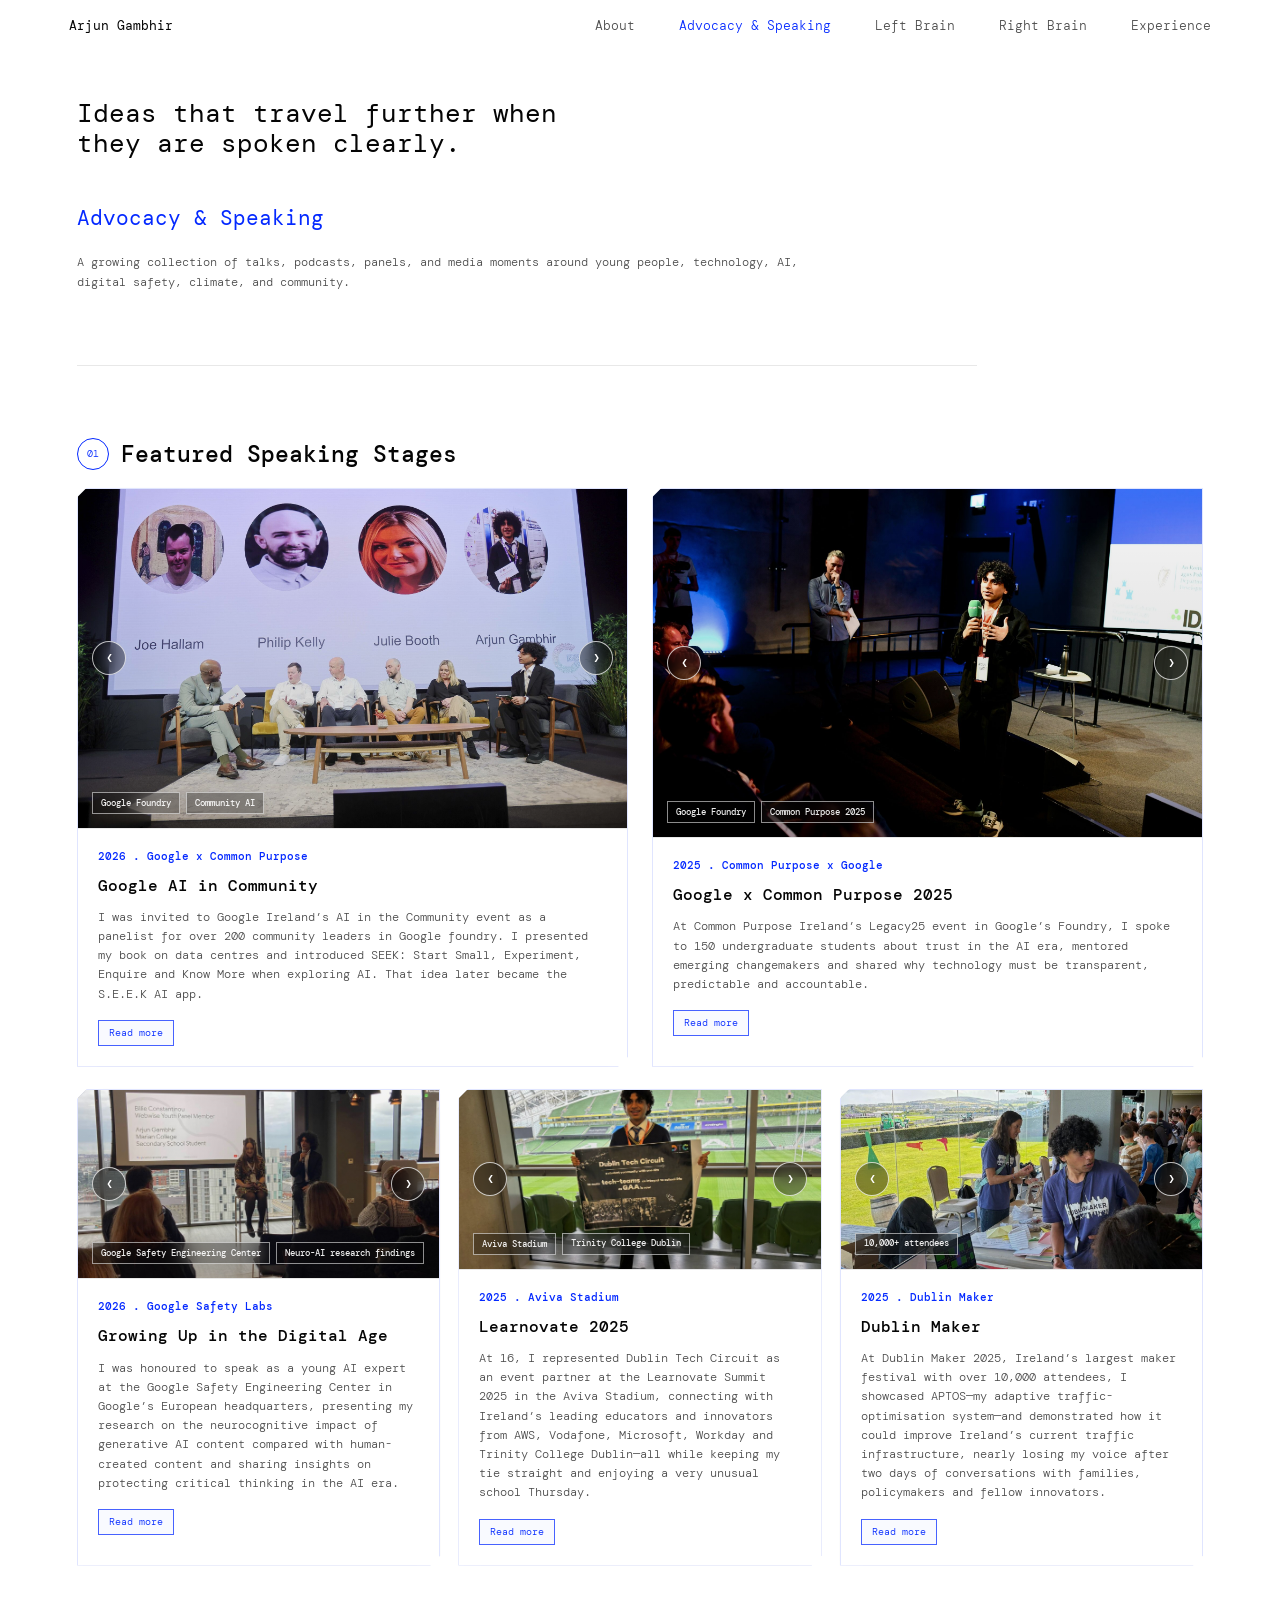
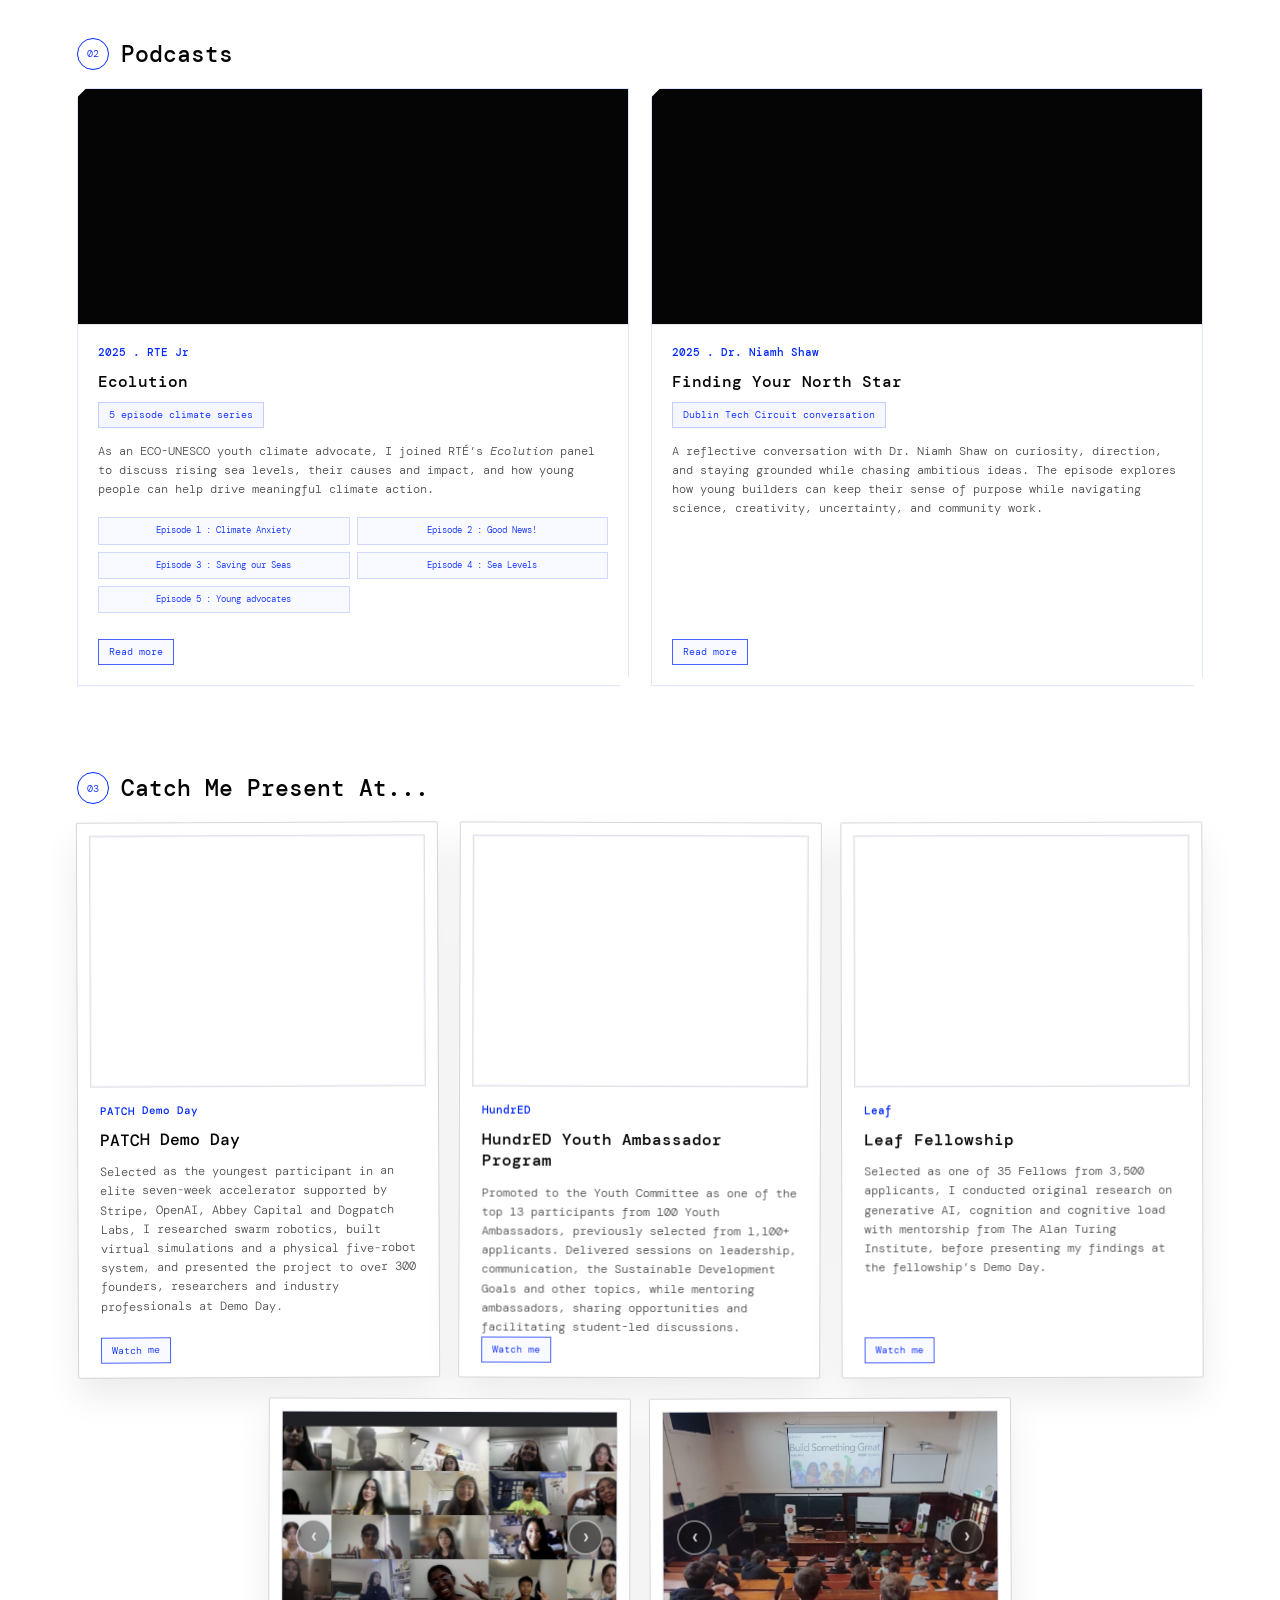
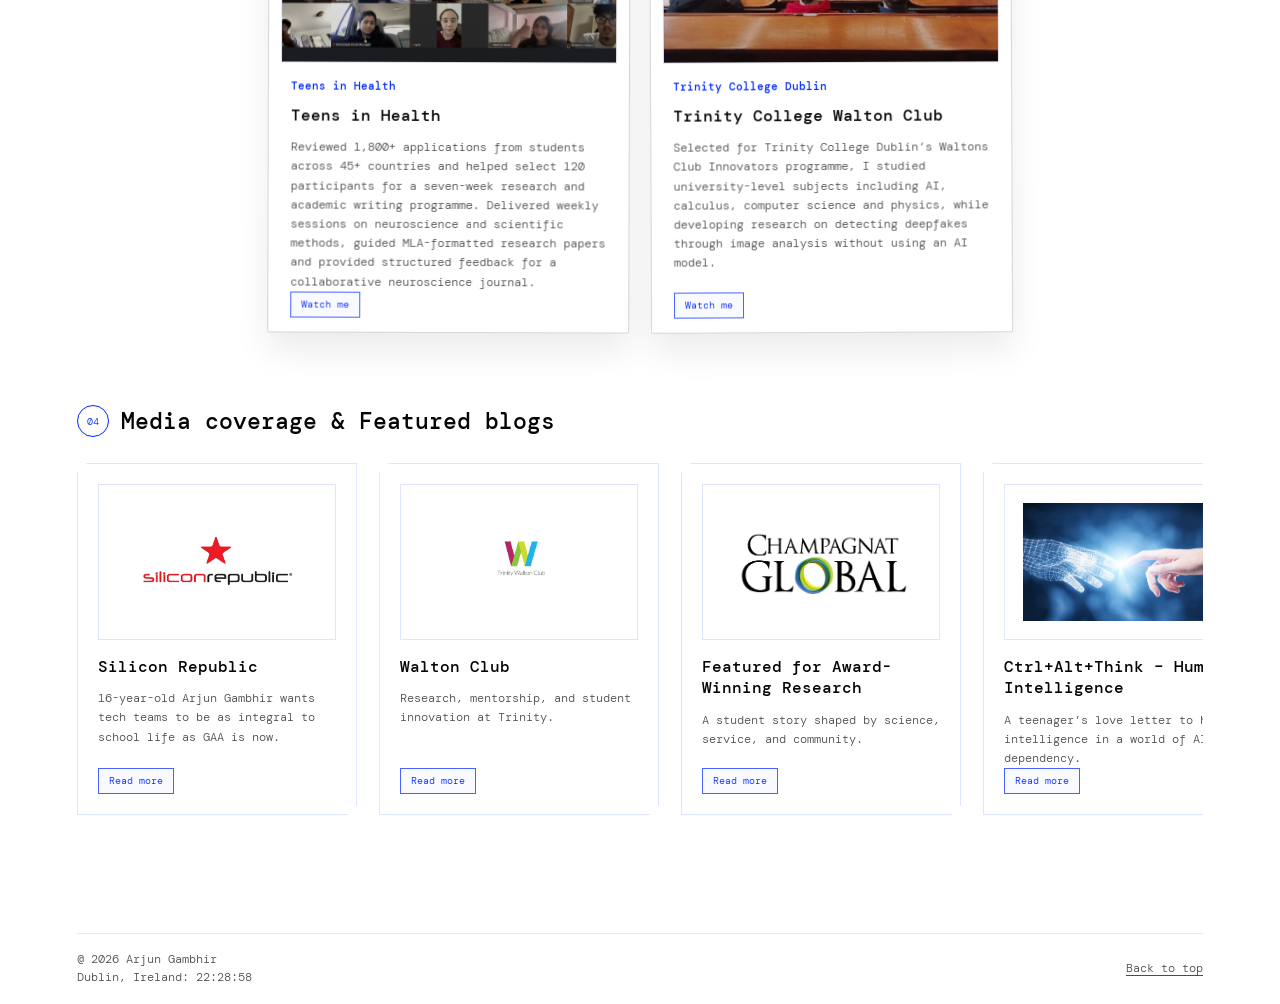
==== commit 4d3305e6: "Update advocacy-speaking.html" ====
--- a/advocacy-speaking.html
+++ b/advocacy-speaking.html
@@ -31,7 +31,6 @@
           <p>
             A growing collection of talks, podcasts, panels, and media moments around
             young people, technology, AI, digital safety, climate, and community.
-            Images and links can be dropped into each slot as the archive grows.
           </p>
         </div>
 
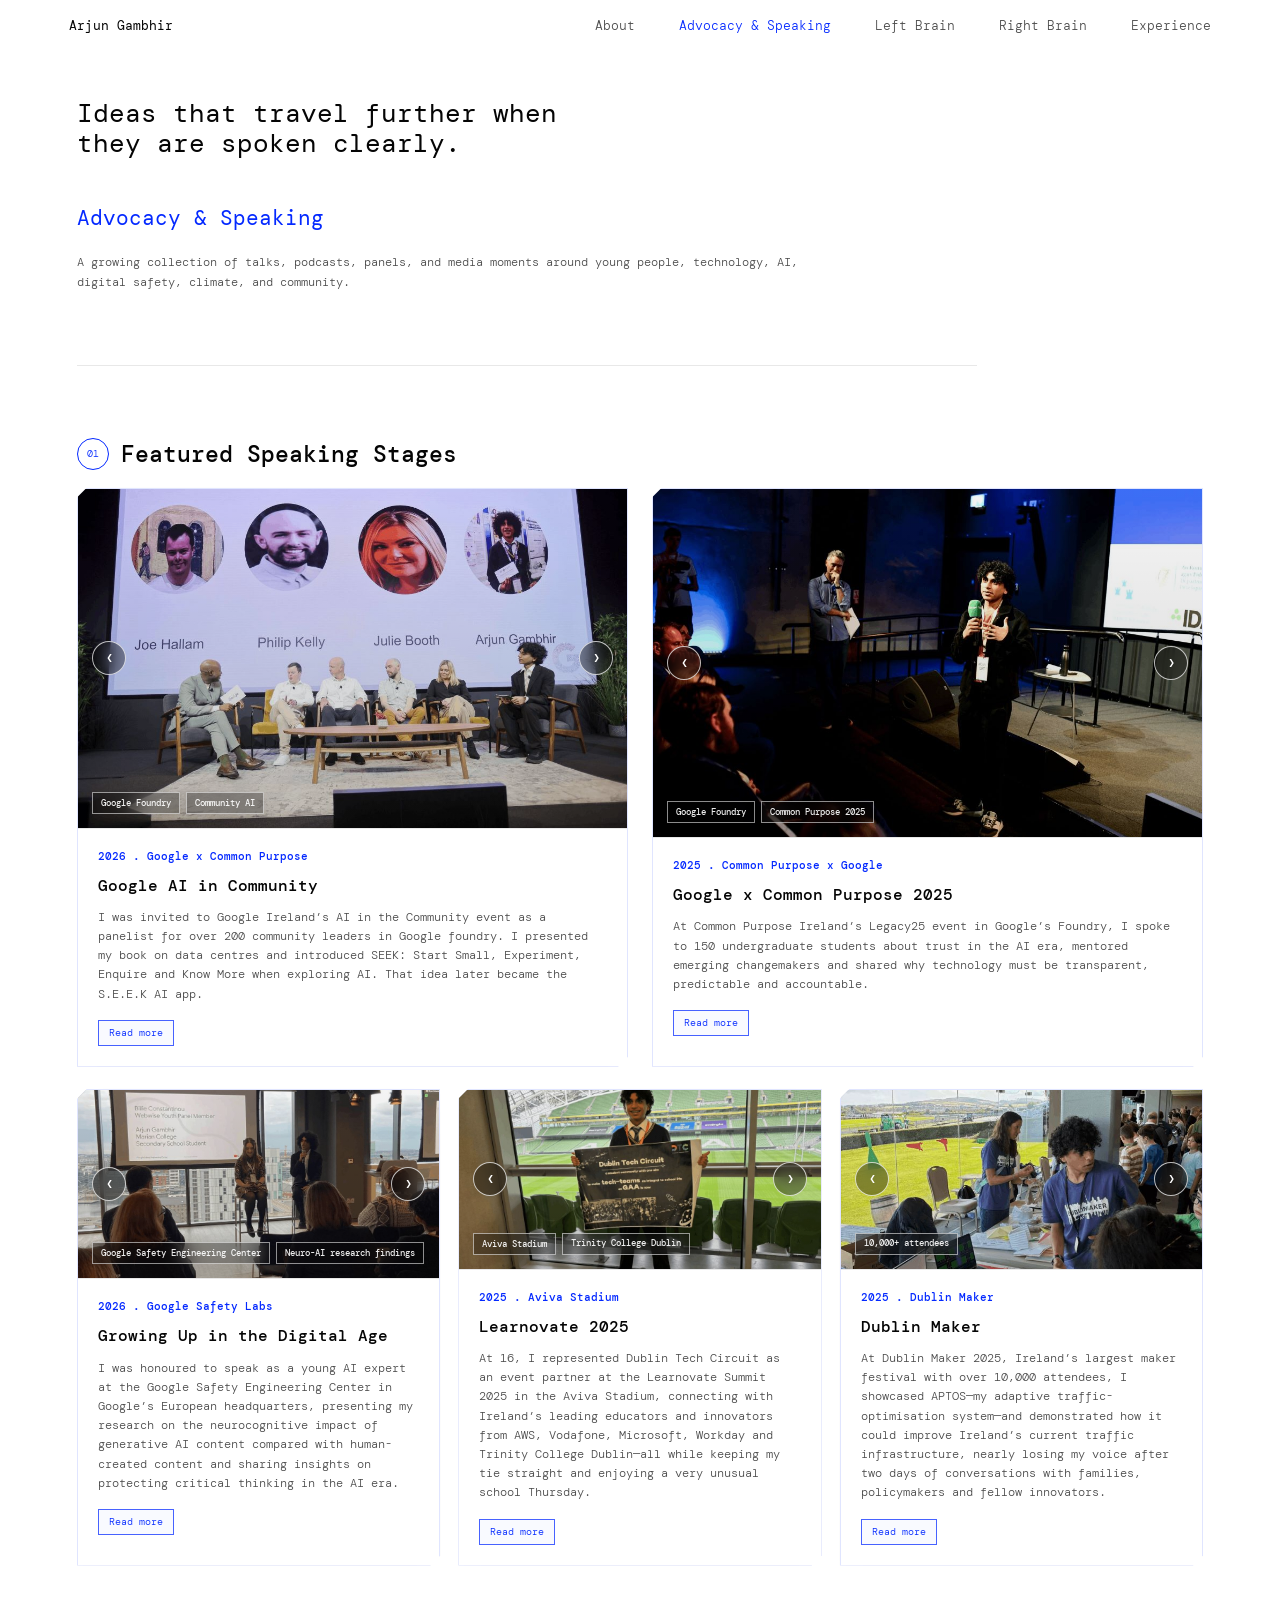
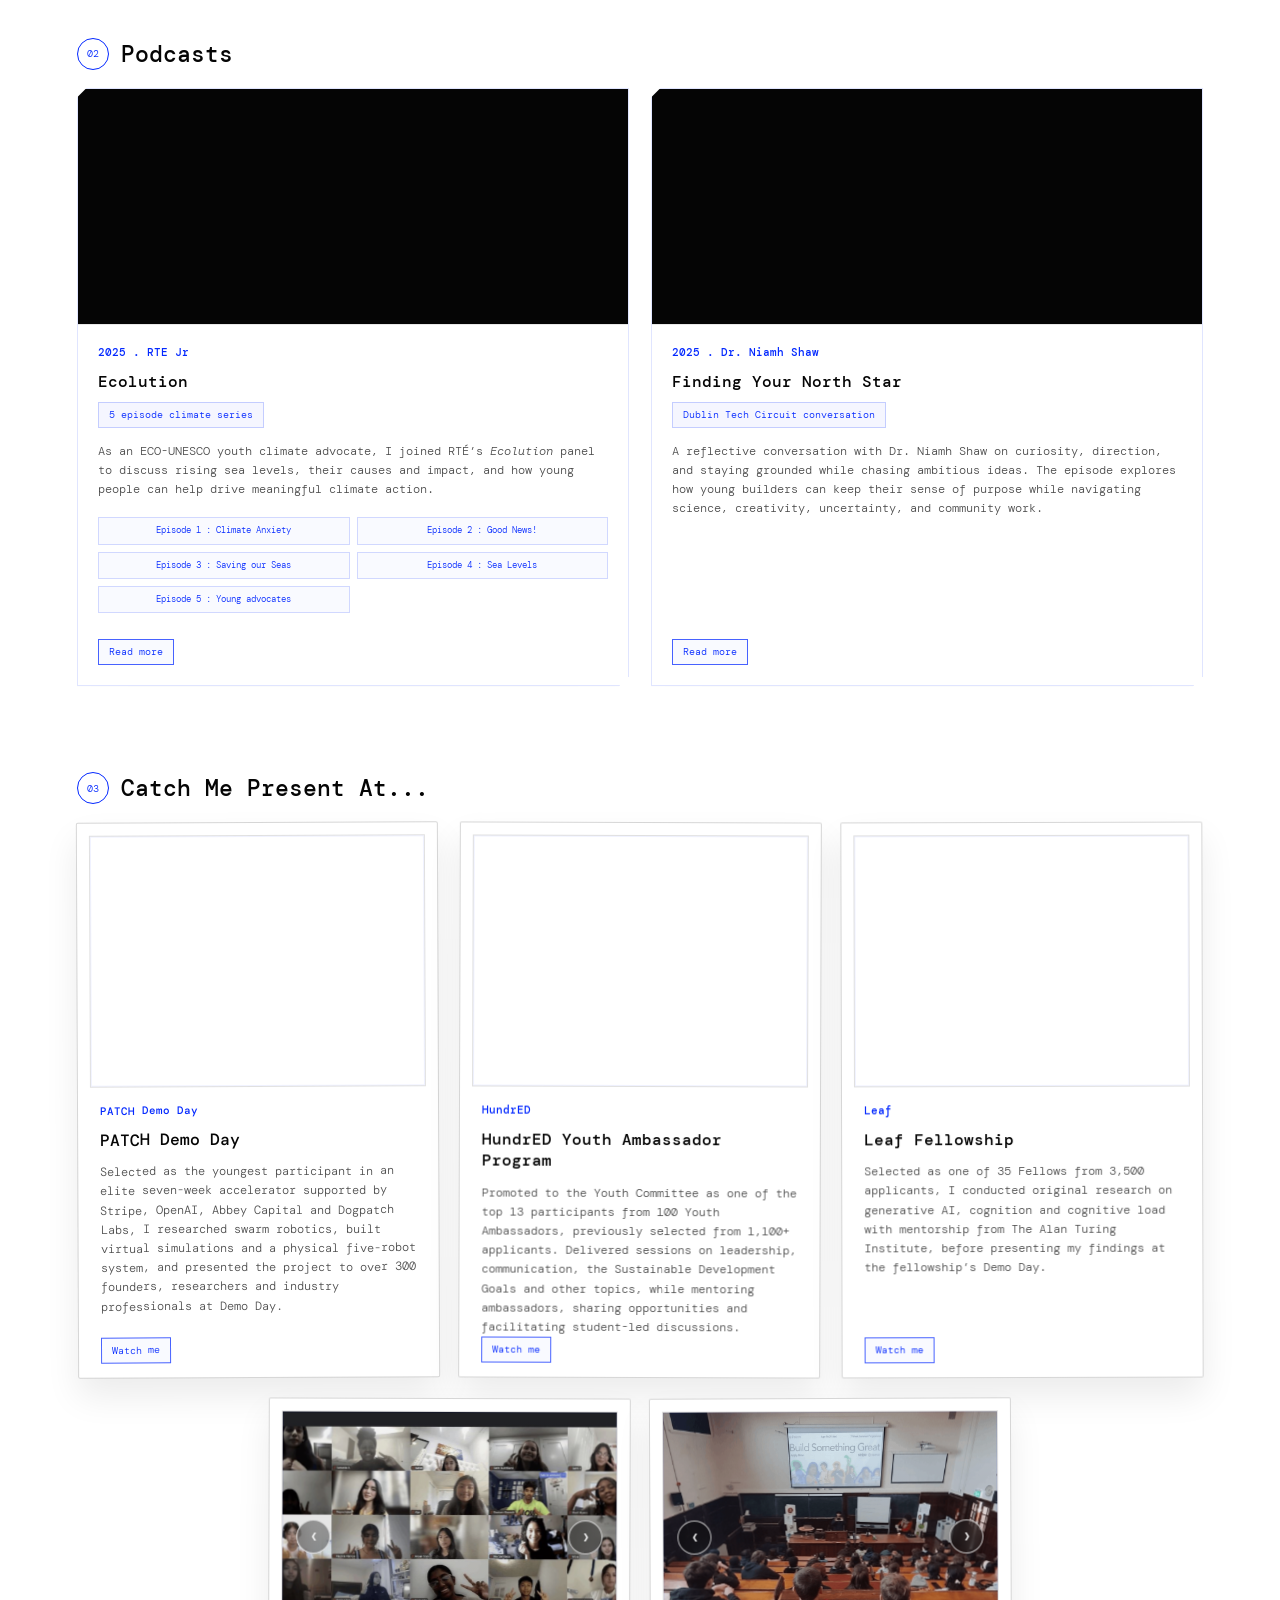
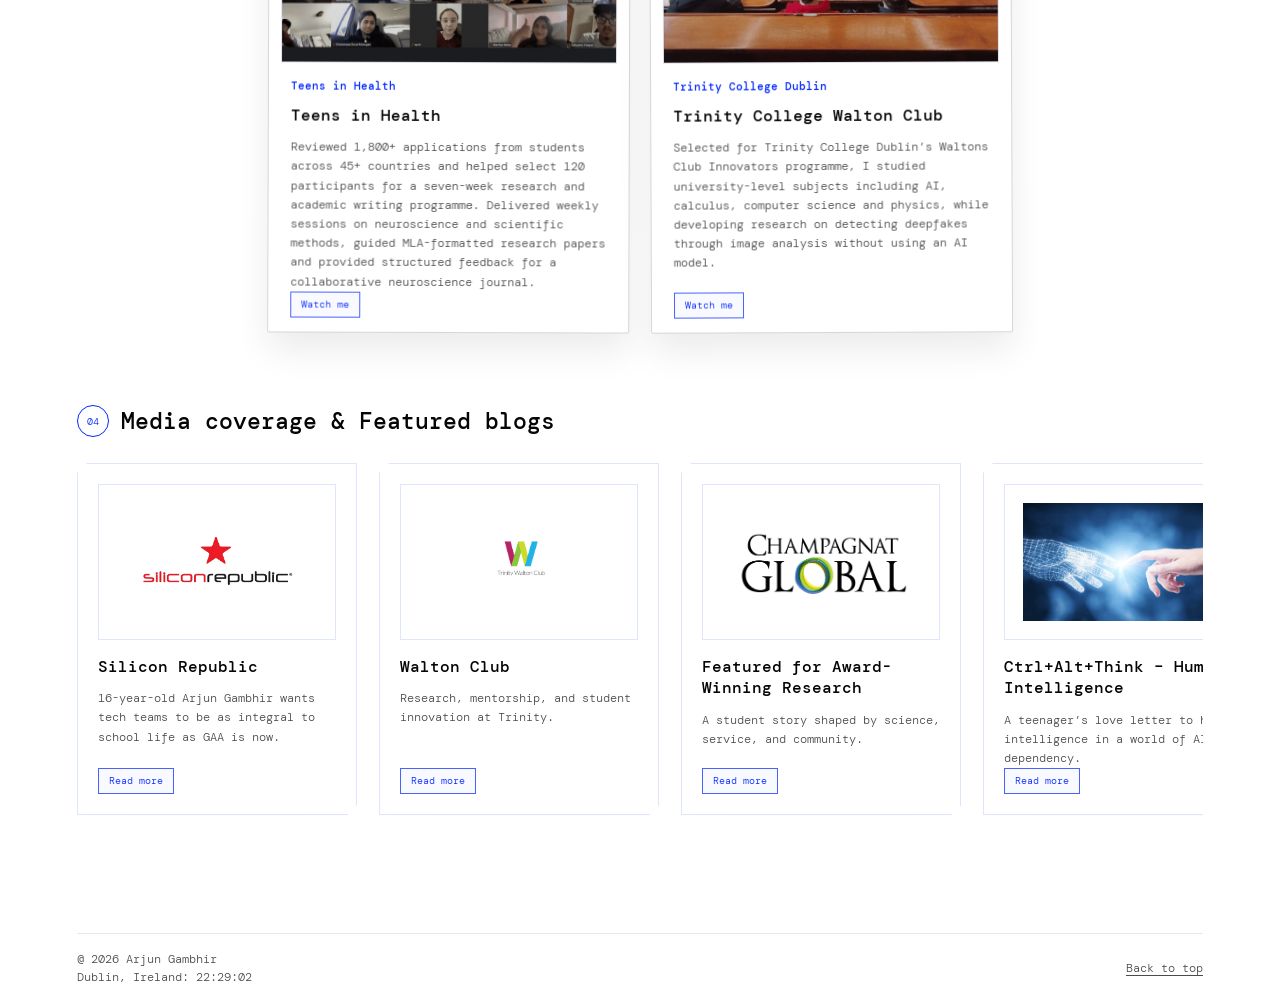
==== commit d5a02af4: "Update advocacy-speaking.html" ====
--- a/advocacy-speaking.html
+++ b/advocacy-speaking.html
@@ -43,8 +43,8 @@
             <div class="advocacy-hero-cards">
               <article class="advocacy-card large">
                 <div class="advocacy-image rotating-image" data-gallery>
-                  <img src="assets/advocacy/google-ai-community-01.png" alt="Google AI in Community panel on stage" />
-                  <img src="assets/advocacy/google-ai-community-02.png" alt="Google AI in Community panel discussion close-up" />
+                  <img src="assets/advocacy/google-ai-community-01.jpg" alt="Google AI in Community panel on stage" />
+                  <img src="assets/advocacy/google-ai-community-02.jpg" alt="Google AI in Community panel discussion close-up" />
                   <div class="advocacy-ribbons" aria-label="Event highlights">
                     <span>Google Foundry</span>
                     <span>Community AI</span>
@@ -61,9 +61,9 @@
               </article>
               <article class="advocacy-card large">
                 <div class="advocacy-image rotating-image" data-gallery>
-                  <img src="assets/advocacy/common-purpose-google-01.png" alt="Arjun speaking at Common Purpose x Google 2025" />
-                  <img src="assets/advocacy/common-purpose-google-02.png" alt="Common Purpose x Google 2025 audience and panel screen" />
-                  <img src="assets/advocacy/common-purpose-google-03.png" alt="Common Purpose x Google 2025 group photo" />
+                  <img src="assets/advocacy/common-purpose-google-01.jpg" alt="Arjun speaking at Common Purpose x Google 2025" />
+                  <img src="assets/advocacy/common-purpose-google-02.jpg" alt="Common Purpose x Google 2025 audience and panel screen" />
+                  <img src="assets/advocacy/common-purpose-google-03.jpg" alt="Common Purpose x Google 2025 group photo" />
                   <div class="advocacy-ribbons" aria-label="Event highlights">
                     <span>Google Foundry</span>
                     <span>Common Purpose 2025</span>
@@ -82,8 +82,8 @@
             <div class="advocacy-supporting-grid">
               <article class="advocacy-card">
                 <div class="advocacy-image rotating-image" data-gallery>
-                  <img src="assets/advocacy/growing-digital-age-01.png" alt="Growing Up in the Digital Age talk at Google" />
-                  <img src="assets/advocacy/growing-digital-age-02.png" alt="Growing Up in the Digital Age panel conversation" />
+                  <img src="assets/advocacy/growing-digital-age-01.jpg" alt="Growing Up in the Digital Age talk at Google" />
+                  <img src="assets/advocacy/growing-digital-age-02.jpg" alt="Growing Up in the Digital Age panel conversation" />
                   <div class="advocacy-ribbons" aria-label="Event highlights">
                     <span>Google Safety Engineering Center</span>
                     <span>Neuro-AI research findings</span>
@@ -100,9 +100,9 @@
               </article>
               <article class="advocacy-card">
                 <div class="advocacy-image rotating-image" data-gallery>
-                  <img src="assets/advocacy/learnovate-01.png" alt="Dublin Tech Circuit at Learnovate 2025 in Aviva Stadium" />
-                  <img src="assets/advocacy/learnovate-02.png" alt="Dublin Tech Circuit booth at Learnovate 2025" />
-                  <img src="assets/advocacy/learnovate-03.png" alt="Arjun at Learnovate 2025 Global Learning Summit" />
+                  <img src="assets/advocacy/learnovate-01.jpg" alt="Dublin Tech Circuit at Learnovate 2025 in Aviva Stadium" />
+                  <img src="assets/advocacy/learnovate-02.jpg" alt="Dublin Tech Circuit booth at Learnovate 2025" />
+                  <img src="assets/advocacy/learnovate-03.jpg" alt="Arjun at Learnovate 2025 Global Learning Summit" />
                   <div class="advocacy-ribbons" aria-label="Event highlights">
                     <span>Aviva Stadium</span>
                     <span>Trinity College Dublin</span>
@@ -119,9 +119,9 @@
               </article>
               <article class="advocacy-card">
                 <div class="advocacy-image rotating-image" data-gallery>
-                  <img src="assets/advocacy/dublin-maker-01.png" alt="Arjun presenting APTOS at Dublin Maker" />
-                  <img src="assets/advocacy/dublin-maker-02.png" alt="Arjun speaking with visitors at Dublin Maker" />
-                  <img src="assets/advocacy/dublin-maker-03.png" alt="Dublin Maker visitors watching the APTOS demonstration" />
+                  <img src="assets/advocacy/dublin-maker-01.jpg" alt="Arjun presenting APTOS at Dublin Maker" />
+                  <img src="assets/advocacy/dublin-maker-02.jpg" alt="Arjun speaking with visitors at Dublin Maker" />
+                  <img src="assets/advocacy/dublin-maker-03.jpg" alt="Dublin Maker visitors watching the APTOS demonstration" />
                   <div class="advocacy-ribbons" aria-label="Event highlights">
                     <span>10,000+ attendees</span>
                   </div>
@@ -220,7 +220,7 @@
             </article>
             <article class="present-card">
               <figure class="present-frame rotating-image" data-gallery>
-                <img src="assets/advocacy/teens-in-health-session.png" alt="Teens in Health virtual mentoring session" />
+                <img src="assets/advocacy/teens-in-health-session.jpg" alt="Teens in Health virtual mentoring session" />
                 <img src="assets/advocacy/teens-in-health-session-02.png" alt="Teens in Health online neuroscience class" />
                 <button class="gallery-arrow gallery-arrow-prev" type="button" aria-label="Previous Teens in Health image">‹</button>
                 <button class="gallery-arrow gallery-arrow-next" type="button" aria-label="Next Teens in Health image">›</button>
--- a/styles.css
+++ b/styles.css
@@ -669,6 +669,18 @@
   max-width: none;
   height: auto;
   transform: translateX(2px);
+}
+.hero-collage {
+  opacity: 0;
+  transform: translateX(2px) translateY(4px);
+  transition:
+    opacity 280ms ease,
+    transform 280ms ease;
+}
+
+.hero-collage.is-loaded {
+  opacity: 1;
+  transform: translateX(2px) translateY(0);
 }
 
 .achievement-strip {
